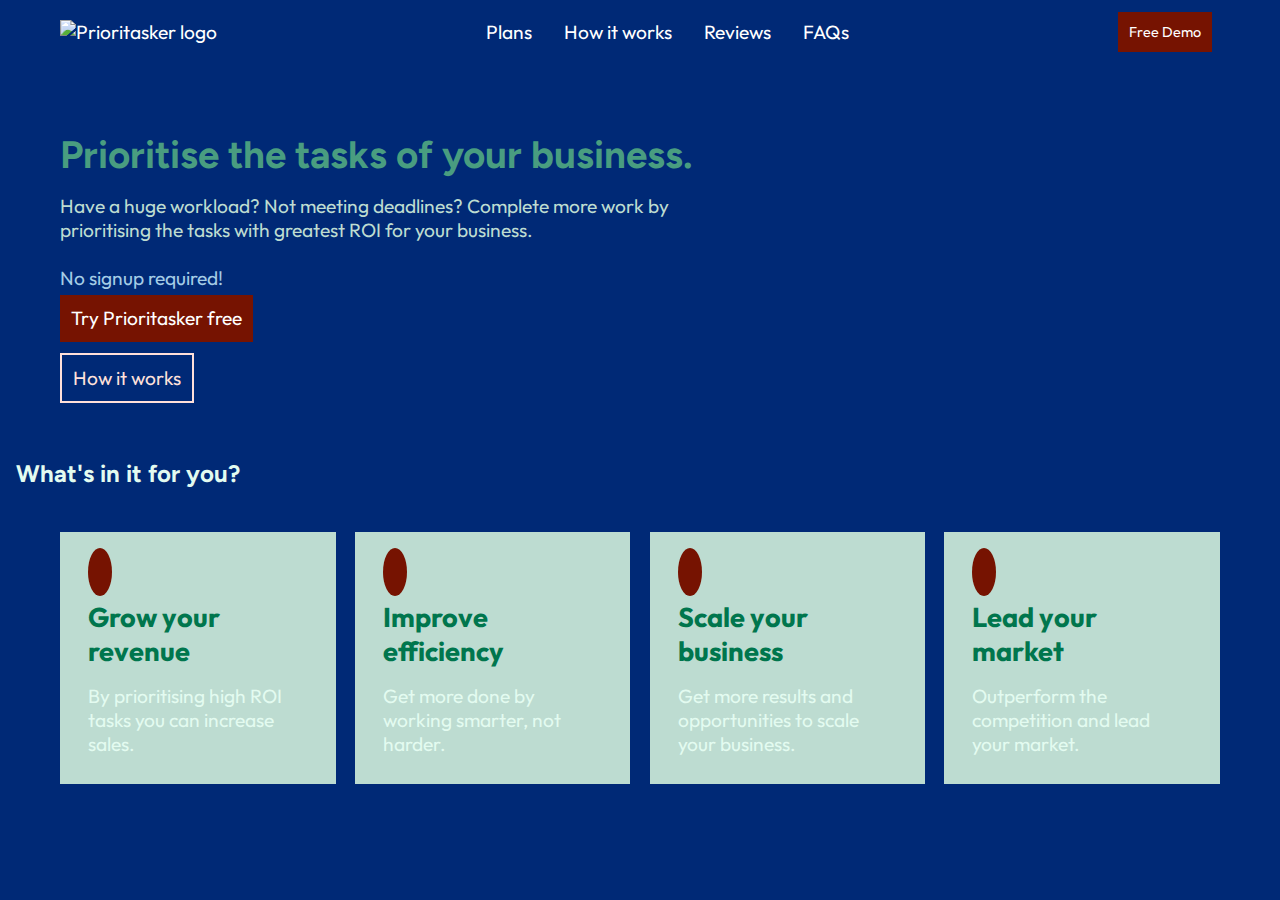
==== index.html @ 19f1d032 "complete features section" ====
<!DOCTYPE html>
<html lang="en">
  <head>
    <meta charset="UTF-8" />
    <meta name="viewport" content="width=device-width, initial-scale=1.0" />
    <script src="https://kit.fontawesome.com/db095d3dfc.js" crossorigin="anonymous"></script>
    <script src="script.js" defer></script>
    <link rel="stylesheet" href="style.css" />
    <title>Prioritasker | Home</title>
  </head>
  <body>
    <!-- Navbar -->
    <nav id="navbar">
      <div class="container navbar-container">
        <!-- Logo -->
        <a id="logo" href="index.html" title="Prioritasker logo - back to homepage">
          <img src="assets/prioritasker-logo.svg" alt="Prioritasker logo" />
        </a>

        <!-- Nav links -->
        <menu id="nav-links">
          <li><a href="#plans">Plans</a></li>
          <li><a href="#how-it-works">How it works</a></li>
          <li><a href="#reviews">Reviews</a></li>
          <li><a href="#faqs">FAQs</a></li>
        </menu>

        <!-- Free demo -->
        <a href="" class="cta btn">Free Demo</a>

        <!-- Hamburger menu -->
        <button id="toggle-menu-button">
          <hr class="top-bar bars"></hr>
          <hr class="middle-bar bars"></hr>
          <hr class="bottom-bar bars"></hr>
        </button>
      </div>
    </nav>

    <!-- Hero -->
    <header id="hero">
      <div class="container hero-container">
        <!-- Hero text -->
        <section class="hero-text">
          <hgroup>
            <h1>Prioritise the tasks of your business.</h1>
            <p>Have a huge workload? Not meeting deadlines? Complete more work by prioritising the tasks with greatest ROI for your business.</p>
          </hgroup>
          <!-- Cta btns -->
          <div class="ctas">
            <p>No signup required!</p>
            <a href="#" class="btn block">Try Prioritasker free</a>
            <a href="#" class="btn btn-outline how-it-works-btn">How it works</a>
          </div>
        </section>
        <!-- Hero image -->
        <img class="hero-img" src="assets/tasks-list-svgrepo-com.svg" alt="">
      </div>
    </header>

    <section id="features">
      <h2 class="features-heading">What's in it for you?</h2>
      <div class="container features-container">
        <article class="feature">
          <div class="feature-contents">
            <i class="fas fa-money-bill-trend-up"></i>
            <h3>Grow your revenue</h3>
            <p>By prioritising high ROI tasks you can increase sales.</p>
          </div>
        </article>
        <article class="feature">
          <div class="feature-contents">
            <i class="fas fa-bolt"></i>
            <h3>Improve efficiency</h3>
            <p>Get more done by working smarter, not harder.</p>
          </div>
        </article>
        <article class="feature">
          <div class="feature-contents">
            <i class="fas fa-arrow-up-right-dots"></i>
            <h3>Scale your business</h3>
            <p>Get more results and opportunities to scale your business.</p>
          </div>
        </article>
        <article class="feature">
          <div class="feature-contents">
            <i class="fas fa-ribbon"></i>
            <h3>Lead your market</h3>
            <p>Outperform the competition and lead your market.</p>
          </div>
        </article>
      </div>
    </section>

  </body>
</html>
---- style.css ----
@import url("https://fonts.googleapis.com/css2?family=Figtree:ital@0;1&family=Outfit&display=swap");

:root {
  /* Colour palette */
  --dominant-blue: #002976;
  --secondary-green: #00764d;
  --accent-red: #761301;

  /* Colour variants */
  --green-tint-1: #499d80;
  --green-tint-2: #bddcd1;
  --green-tint-3: #e3fbf0;
  --blue-tint-1: #a4cce6;
  --blue-tint-2: ;
  --red-tint-1: #ffe0da;

  /* Font sizes */
  --fs-lg: 2.5rem;
  --fs-md: 1.2rem;
}

/*----------------------------Resets------------------------- */
* {
  margin: 0;
  padding: 0;
  box-sizing: border-box;
}
menu,
ul {
  list-style: none;
}
a {
  text-decoration: none;
  color: #fff;
  font-family: "Outfit", sans-serif;
}

/*--------------------------Base styles--------------------*/
body {
  background: var(--dominant-blue);
  color: var(--secondary-green);
  font-family: "Outfit", sans-serif;
  font-size: var(--fs-md);
}

section,
header {
  margin: 0.75rem 0;
}

h1,
h2 {
  font-family: "Figtree", sans-serif;
  color: var(--green-tint-1);
}
h2 {
  color: var(--green-tint-3);
  font-size: 1.5rem;
}
p {
  color: var(--green-tint-2);
}

img {
  max-width: 100%;
}

/*--------------------------Utilities---------------------*/
.container {
  max-width: 1200px;
  margin-inline: auto;
  padding: 0.75rem 1.25rem;
}
/* buttons */
.btn {
  display: inline-block;
  padding: 0.7rem;
  background-color: var(--accent-red);
  cursor: pointer;
}
.btn.btn-outline {
  border: 2px solid var(--accent-red);
  background: none;
  color: var(--accent-red);
}
.btn.block {
  display: block;
  width: fit-content;
  margin-bottom: 0.7rem;
}

/* --------------------------Navbar------------------------- */
#navbar {
  position: sticky;
  top: 0;
}

#navbar .navbar-container {
  display: flex;
  align-items: center;
}
#navbar #logo {
  margin-right: auto;
  z-index: 2;
}
#navbar #logo img {
  width: 140px;
}
#navbar #nav-links > * {
  padding-inline: 1rem;
}
#navbar .cta {
  margin: 0 0.5rem 0 auto;
  z-index: 1;
  font-size: 0.9rem;
}
#navbar #toggle-menu-button {
  width: 1.75rem;
  height: 1.75rem;
  position: relative;
  z-index: 2;
  border: none;
  background: none;
  cursor: pointer;
}
#navbar .bars {
  height: 4px;
  width: 100%;
  background: var(--blue-tint-1);
  border: none;
}
#navbar .top-bar {
  position: absolute;
  top: 0;
}
#navbar .bottom-bar {
  position: absolute;
  bottom: 0;
}
#navbar .show-mobile-nav-links {
  background-color: var(--dominant-blue);
  position: absolute;
  top: 0;
  left: 0;
  z-index: 1;
  min-width: 100vw;
  min-height: 100vh;
  text-align: center;
  padding-top: 25vh;
  display: flex;
  flex-direction: column;
}
#navbar .show-mobile-nav-links > * {
  margin-bottom: 11vh;
}
#navbar .center-vertically {
  top: 0;
  bottom: 0;
  margin: auto;
}
#navbar #toggle-menu-button .opacity-0 {
  opacity: 0;
}
#navbar #toggle-menu-button .rotate-45 {
  rotate: 45deg;
}
#navbar #toggle-menu-button .rotate-315 {
  rotate: 315deg;
}

/*------------------------------Hero---------------------------*/
#hero .hero-container {
  display: flex;
  flex-direction: column;
  gap: 2rem;
}
#hero hgroup {
  margin: 2rem 0 1.5rem;
}
#hero hgroup h1 {
  margin-bottom: 1rem;
}
#hero hgroup p {
  max-width: 670px;
}
#hero .btn.block {
  margin-top: 0.2rem;
}
#hero .ctas p {
  margin-bottom: 0.3rem;
  color: var(--blue-tint-1);
}
#hero .ctas .btn.btn-outline {
  color: var(--red-tint-1);
  border-color: var(--red-tint-1);
}

/*--------------------------Features-------------------------- */
#features .features-container {
  display: grid;
  grid-template-columns: repeat(auto-fit, minmax(min(100%, 230px), 1fr));
  grid-gap: 1em;
}
#features .feature {
  background-color: var(--green-tint-2);
  padding: 1.75rem;
}
#features .feature .feature-contents h3 {
  font-size: 1.7rem;
  margin: 1rem 0;
}
#features .feature p {
  color: var(--green-tint-3);
}
#features .feature i {
  background-color: var(--accent-red);
  color: var(--green-tint-2);
  padding: 0.75rem;
  border-radius: 50%;
}
#features .features-heading {
  padding-inline: 1rem;
  margin: 2rem 0;
}

/*------------------------Media queries---------------------*/

@media screen and (max-width: 767px) {
  #nav-links {
    display: none;
  }
  .show-mobile-nav-links {
    display: flex !important;
  }
}
@media screen and (min-width: 768px) {
  #navbar #nav-links {
    display: flex !important;
    align-items: center;
    justify-content: center;
  }
  #navbar #toggle-menu-button {
    display: none;
  }
  #hero .container {
    flex-direction: row;
    justify-content: space-between;
  }
  #hero .hero-container {
    flex-direction: row;
    align-items: center;
  }
  .hero-img {
    max-width: 47%;
  }
}
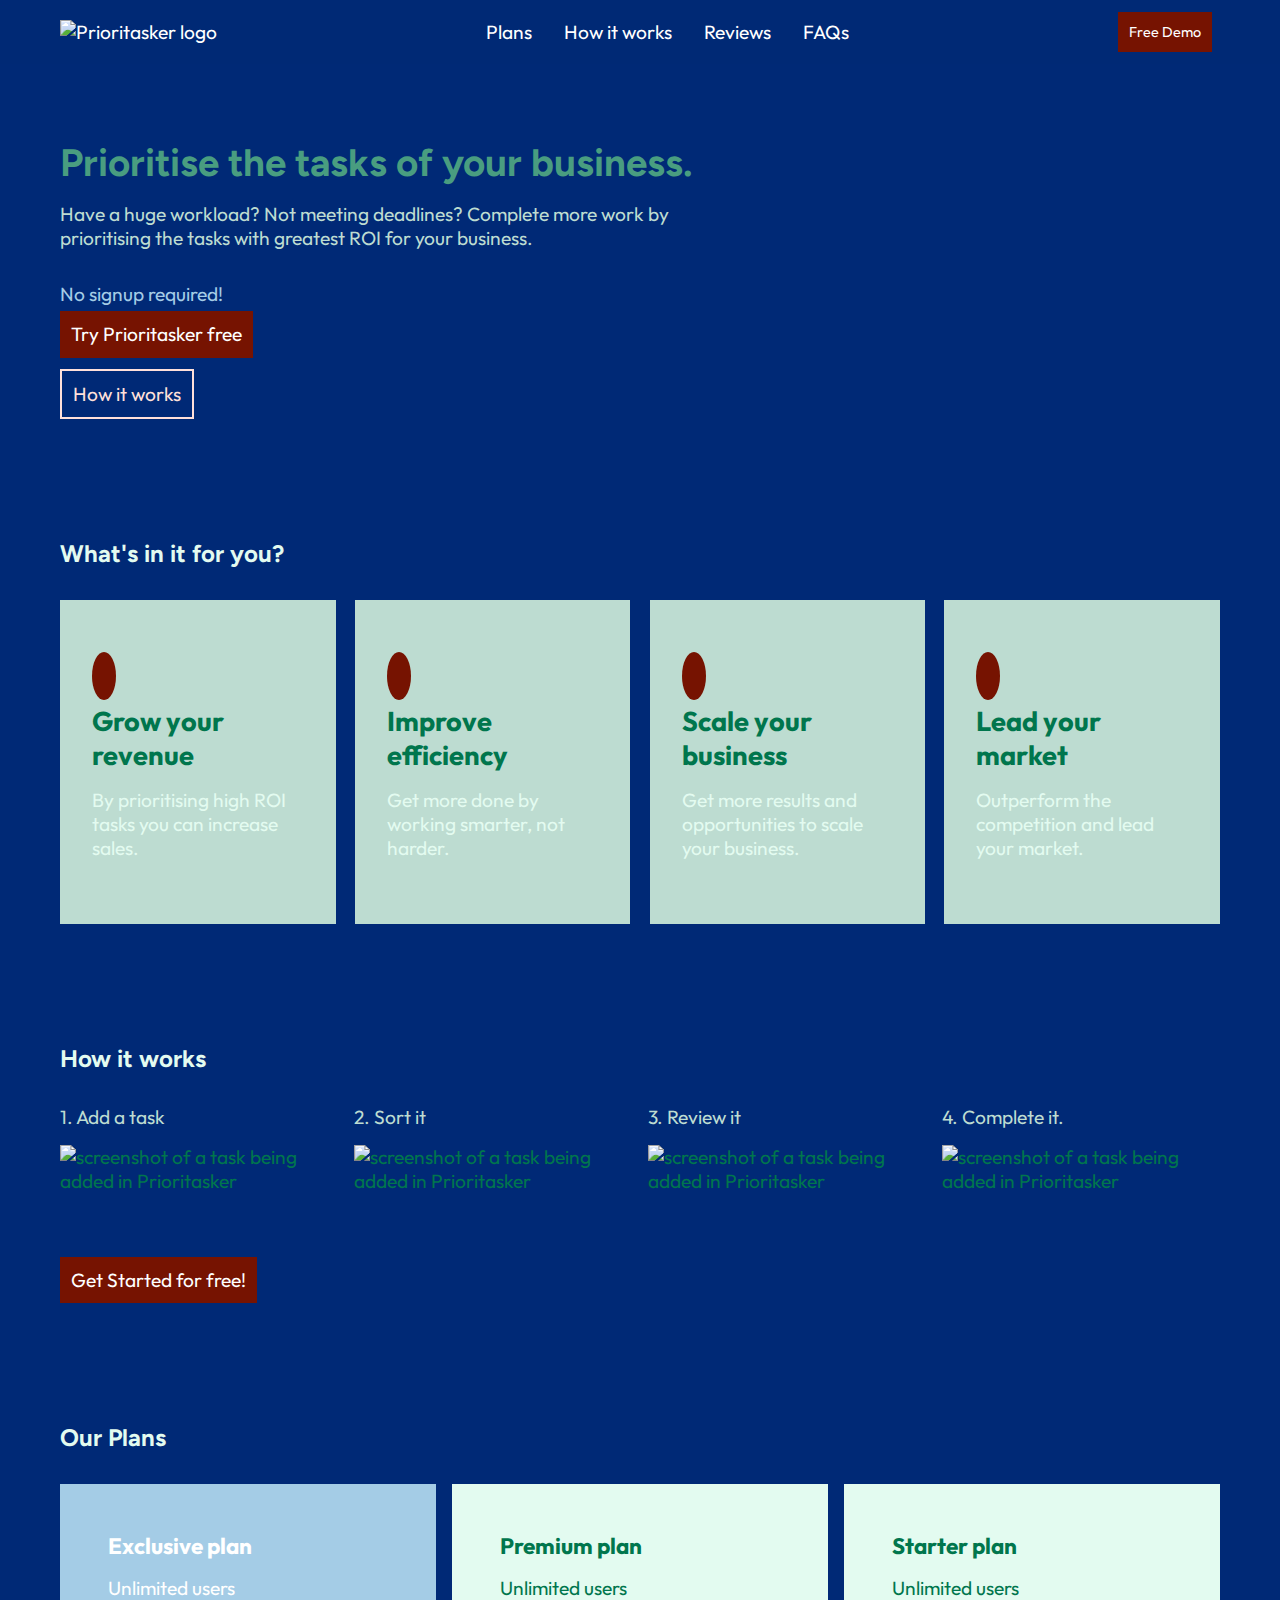
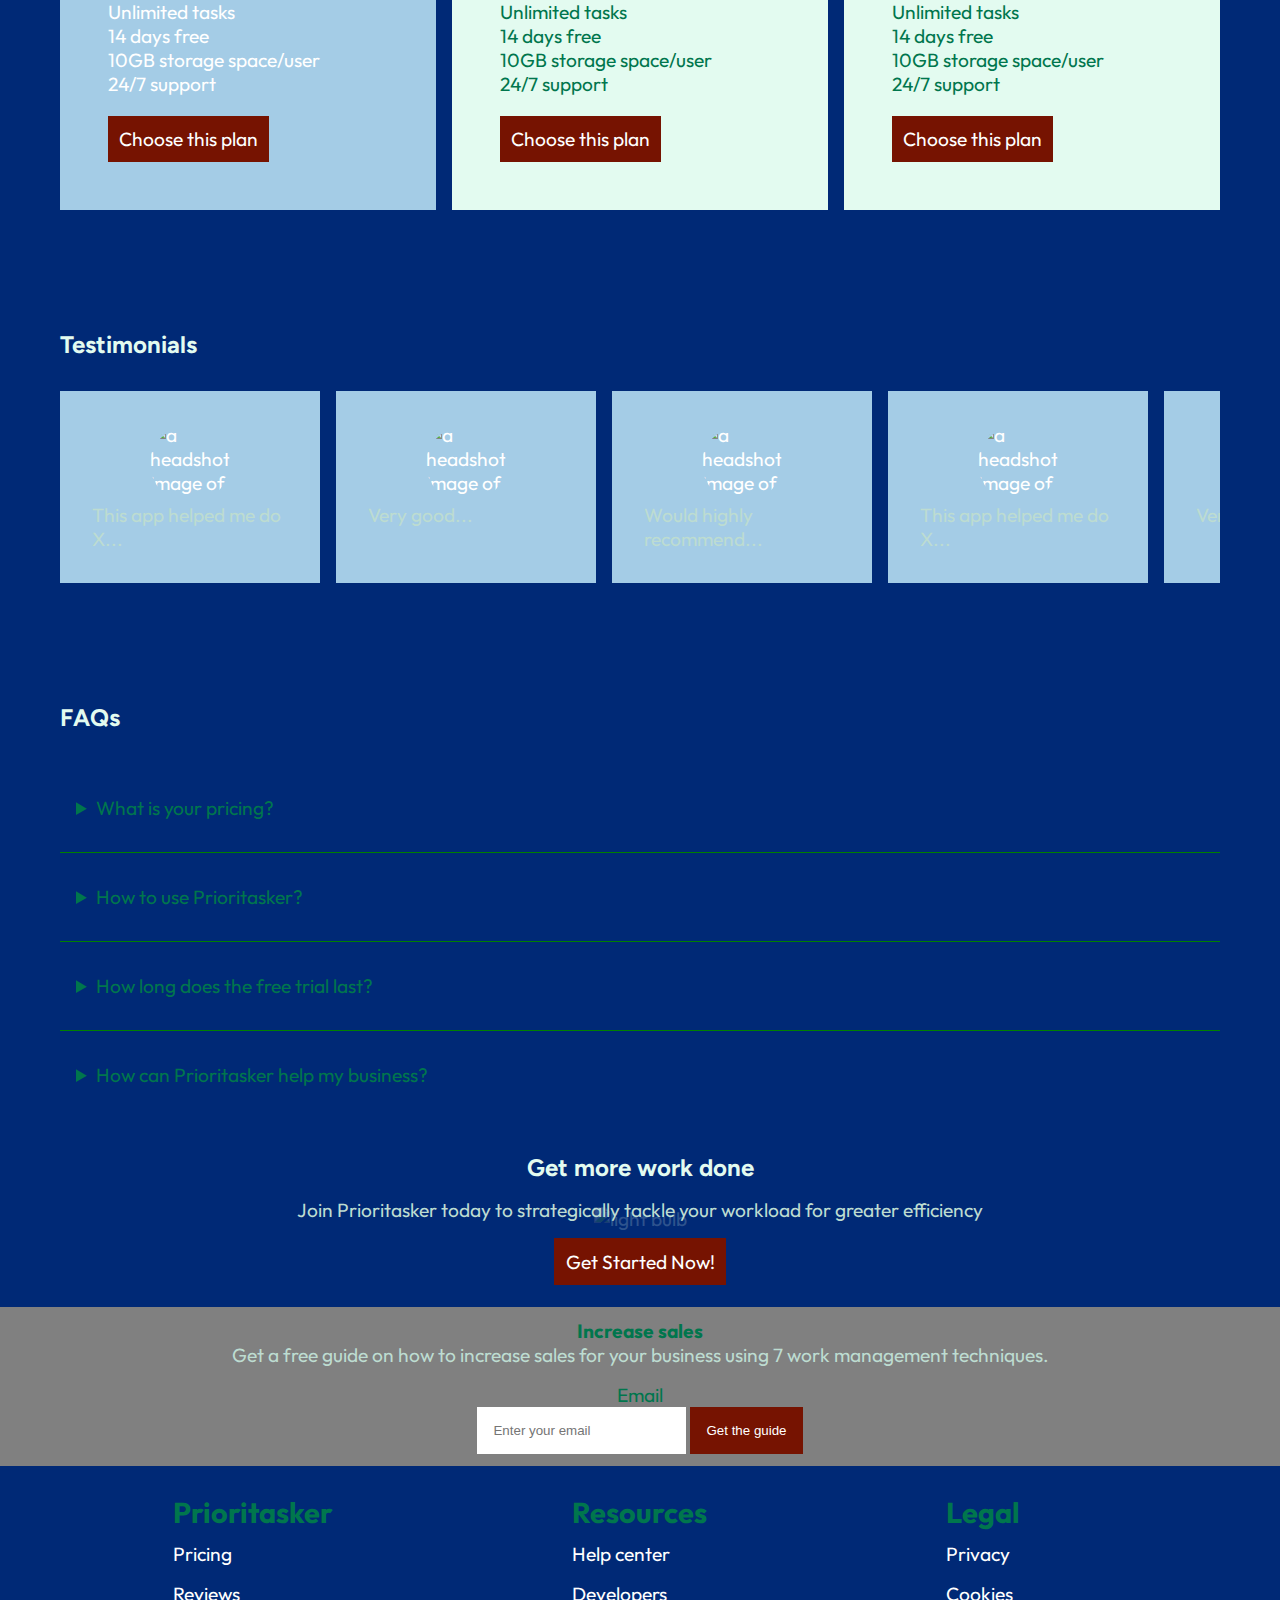
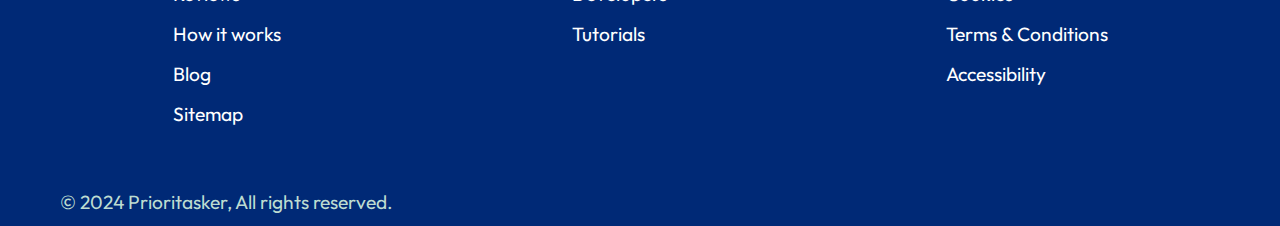
==== commit 6ba77225: "complete footer" ====
--- a/index.html
+++ b/index.html
@@ -58,39 +58,261 @@
       </div>
     </header>
 
+    <!-- Features -->
     <section id="features">
-      <h2 class="features-heading">What's in it for you?</h2>
-      <div class="container features-container">
-        <article class="feature">
-          <div class="feature-contents">
-            <i class="fas fa-money-bill-trend-up"></i>
-            <h3>Grow your revenue</h3>
-            <p>By prioritising high ROI tasks you can increase sales.</p>
-          </div>
-        </article>
-        <article class="feature">
-          <div class="feature-contents">
-            <i class="fas fa-bolt"></i>
-            <h3>Improve efficiency</h3>
-            <p>Get more done by working smarter, not harder.</p>
-          </div>
-        </article>
-        <article class="feature">
-          <div class="feature-contents">
-            <i class="fas fa-arrow-up-right-dots"></i>
-            <h3>Scale your business</h3>
-            <p>Get more results and opportunities to scale your business.</p>
-          </div>
-        </article>
-        <article class="feature">
-          <div class="feature-contents">
-            <i class="fas fa-ribbon"></i>
-            <h3>Lead your market</h3>
-            <p>Outperform the competition and lead your market.</p>
-          </div>
-        </article>
-      </div>
-    </section>
-
+      <div class="container">
+      <h2 class="section-heading">What's in it for you?</h2>
+        <ul class="features-container">
+          <li>
+            <article class="feature">
+              <div class="feature-contents">
+                <i class="fas fa-money-bill-trend-up"></i>
+                <h3>Grow your revenue</h3>
+                <p>By prioritising high ROI tasks you can increase sales.</p>
+              </div>
+            </article>
+          </li>
+          <li>
+            <article class="feature">
+              <div class="feature-contents">
+                <i class="fas fa-bolt"></i>
+                <h3>Improve efficiency</h3>
+                <p>Get more done by working smarter, not harder.</p>
+              </div>
+            </article>
+          </li>
+          <li>
+            <article class="feature">
+              <div class="feature-contents">
+                <i class="fas fa-arrow-up-right-dots"></i>
+                <h3>Scale your business</h3>
+                <p>Get more results and opportunities to scale your business.</p>
+              </div>
+            </article>
+          </li>
+          <li>
+            <article class="feature">
+              <div class="feature-contents">
+                <i class="fas fa-ribbon"></i>
+                <h3>Lead your market</h3>
+                <p>Outperform the competition and lead your market.</p>
+              </div>
+            </article>
+          </li>
+        </ul>
+      </div>
+    </section>
+
+    <!-- How it works -->
+    <section id="how-it-works">
+      <div class="container how-it-works-container">
+        <h2 class="section-heading">How it works</h2>
+        <ul class="steps">
+          <li class="step"><p>1. Add a task</p>
+            <img src="assets/GanttProject_2.6.6.png" alt="screenshot of a task being added in Prioritasker">
+          </li>
+          <li class="step"><p>2. Sort it</p>
+            <img src="assets/GanttProject_2.6.6.png" alt="screenshot of a task being added in Prioritasker">
+          </li>
+          <li class="step"><p>3. Review it</p>
+            <img src="assets/GanttProject_2.6.6.png" alt="screenshot of a task being added in Prioritasker">
+          </li>
+          <li class="step"><p>4. Complete it.</p>
+            <img src="assets/GanttProject_2.6.6.png" alt="screenshot of a task being added in Prioritasker">
+          </li>
+        </ul>
+        <a href="#" class="btn cta">Get Started for free!</a>
+      </div>
+    </section>
+
+    <!-- Plans -->
+    <section id="plans">
+      <div class="container plans-container">
+        <h2 class="section-heading">Our Plans</h2>
+        <ul class="plans">
+          <li class="plan-container">
+            <article class="plan">
+              <h3>Exclusive plan</h3>
+              <ul class="plan-benefits">
+                <li>Unlimited users</li>
+                <li>Unlimited tasks</li>
+                <li>14 days free</li>
+                <li>10GB storage space/user</li>
+                <li>24/7 support</li>
+              </ul>
+              <a href="#" class="btn cta">Choose this plan</a>
+            </article>
+          </li>
+          <li class="plan-container">
+            <article class="plan">
+              <h3>Premium plan</h3>
+              <ul class="plan-benefits">
+                <li>Unlimited users</li>
+                <li>Unlimited tasks</li>
+                <li>14 days free</li>
+                <li>10GB storage space/user</li>
+                <li>24/7 support</li>
+              </ul>
+              <a href="#" class="btn cta">Choose this plan</a>
+            </article>
+          </li>
+          <li class="plan-container">
+            <article class="plan">
+              <h3>Starter plan</h3>
+              <ul class="plan-benefits">
+                <li>Unlimited users</li>
+                <li>Unlimited tasks</li>
+                <li>14 days free</li>
+                <li>10GB storage space/user</li>
+                <li>24/7 support</li>
+              </ul>
+              <a href="#" class="btn cta">Choose this plan</a>
+            </article>
+          </li>
+        </ul>
+      </div>
+    </section>
+
+    <!-- Testimonials -->
+    <section id="testimonials">
+      <div class="container testimonials-container">
+        <h2 class="section-heading">Testimonials</h2>
+        <ul class="testimonials">
+          <li>
+            <article>
+              <img src="assets/sergio-de-paula-c_GmwfHBDzk-unsplash.jpg" alt="a headshot image of the person who said the quote below" class="headshot">
+              <i class="fas fa-quote-left"></i>
+              <p>This app helped me do X...</p>
+            </article>
+          </li>
+          <li>
+            <article>
+              <img src="assets/jonas-kakaroto-mjRwhvqEC0U-unsplash.jpg" alt="a headshot image of the person who said the quote below" class="headshot">
+              <i class="fas fa-quote-left"></i>
+              <p>Very good...</p>
+            </article>
+          </li>
+          <li>
+            <article>
+              <img src="assets/vicky-hladynets-C8Ta0gwPbQg-unsplash.jpg" alt="a headshot image of the person who said the quote below" class="headshot">
+              <i class="fas fa-quote-left"></i>
+              <p>Would highly recommend...</p>
+            </article>
+          </li>
+          <li>
+            <article>
+              <img src="assets/sergio-de-paula-c_GmwfHBDzk-unsplash.jpg" alt="a headshot image of the person who said the quote below" class="headshot">
+              <i class="fas fa-quote-left"></i>
+              <p>This app helped me do X...</p>
+            </article>
+          </li>
+          <li>
+            <article>
+              <img src="assets/jonas-kakaroto-mjRwhvqEC0U-unsplash.jpg" alt="a headshot image of the person who said the quote below" class="headshot">
+              <i class="fas fa-quote-left"></i>
+              <p>Very good...</p>
+            </article>
+          </li>
+        </ul>
+      </div>
+    </section>
+
+    <!-- FAQs -->
+    <section id="faqs">
+      <div class="container faqs-container">
+        <h2 class="section-heading">FAQs</h2>
+        <details>
+          <summary>What is your pricing?</summary>
+          <ul>
+            <li><p>Exclusive Plan - £29.99/month</p></li>
+            <li><p>Premium Plan - £19.99/month</p></li>
+            <li><p>Starter Plan - Free for 14 days</p></li>
+          </ul>
+        </details>
+        <details>
+          <summary>How to use Prioritasker?</summary>
+          <ul>
+            <li><p>1. Create an account</p></li>
+            <li><p>2. Add tasks</p></li>
+            <li><p>3. Answer to how important and urgent each task is </p></li>
+            <li><p>4. Review your tasks. Your tasks will be organised by priority i.e. Do Now (highest priority) all the way to Delete (lowest priority)</p></li>
+            <li><p>5. Complete the tasks of highest priority first i.e. 'Do Now' tasks</p></li>
+          </ul>
+        </details>
+        <details>
+          <summary>How long does the free trial last?</summary>
+          <p>14 days</p>
+        </details>
+        <details>
+          <summary>How can Prioritasker help my business?</summary>
+          <p>It can help you prioritise your workload so you can focus on achieving the tasks with greatest ROI for your business first. As opposed to working on low importance tasks which can be delegated or even deleted all together.</p>
+        </details>
+      </div>
+    </section>
+
+    <!-- Final CTA -->
+    <section id="cta">
+      <div class="container cta-container">
+        <img class="light-bulb" src="assets/light-bulb-technology-svgrepo-com.svg" alt="light bulb">
+        <div class="cta-text">
+          <h2>Get more work done</h2>
+          <p>Join Prioritasker today to strategically tackle your workload for greater efficiency</p>
+          <a href="#" class="btn cta">Get Started Now!</a>
+        </div>
+      </div>
+    </section>
+
+    <!-- Footer -->
+    <footer id="footer">
+      <article class="newsletter-optin">
+        <div class="container">
+          <h4>Increase sales</h4>
+          <p>Get a free guide on how to increase sales for your business using 7 work management techniques.</p>
+          <div class="optin">
+            <label for="email">Email</label><br>
+            <input type="email" name="email" placeholder="Enter your email" id="email">
+            <input type="button" value="Get the guide">
+          </div>
+        </div>
+      </article>
+      <div class="container">
+        <div class="footer-sections">
+          <div class="prioritasker">
+            <h4 class="footer-heading">Prioritasker</h4>
+            <ul class="footer-links">
+              <li><a href="#">Pricing</a></li>
+              <li><a href="#">Reviews</a></li>
+              <li><a href="#">How it works</a></li>
+              <li><a href="#">Blog</a></li>
+              <li><a href="#">Sitemap</a></li>
+            </ul>
+          </div>
+          <div class="resources">
+            <h4 class="footer-heading">Resources</h4>
+            <ul class="footer-links">
+              <li><a href="#">Help center</a></li>
+              <li><a href="#">Developers</a></li>
+              <li><a href="#">Tutorials</a></li>
+            </ul>
+          </div>
+          <div class="legal">
+            <h4 class="footer-heading">Legal</h4>
+            <ul class="footer-links">
+              <li><a href="#">Privacy</a></li>
+              <li><a href="#">Cookies</a></li>
+              <li><a href="#">Terms & Conditions</a></li>
+              <li><a href="#">Accessibility</a></li>
+            </ul>
+          </div>
+        </div>
+        <div class="socials">
+          <a href="#"><i class="fab fa-youtube"></i></a>
+          <a href="#"><i class="fab fa-facebook"></i></a>
+          <a href="#"><i class="fab fa-instagram"></i></a>
+          <a href="#"><i class="fab fa-twitter"></i></a>
+        </div>
+        <p class="copyright">&copy; 2024 Prioritasker, All rights reserved.</p>
+      </div>
+    </footer>
   </body>
 </html>
--- a/style.css
+++ b/style.css
@@ -45,7 +45,7 @@
 
 section,
 header {
-  margin: 0.75rem 0;
+  margin: 4rem 0;
 }
 
 h1,
@@ -88,11 +88,15 @@
   width: fit-content;
   margin-bottom: 0.7rem;
 }
+.section-heading {
+  margin: 2rem 0;
+}
 
 /* --------------------------Navbar------------------------- */
 #navbar {
   position: sticky;
   top: 0;
+  background-color: hsl(219, 100%, 23%);
 }
 
 #navbar .navbar-container {
@@ -175,7 +179,7 @@
   gap: 2rem;
 }
 #hero hgroup {
-  margin: 2rem 0 1.5rem;
+  margin-bottom: 2rem;
 }
 #hero hgroup h1 {
   margin-bottom: 1rem;
@@ -193,6 +197,9 @@
 #hero .ctas .btn.btn-outline {
   color: var(--red-tint-1);
   border-color: var(--red-tint-1);
+}
+#hero .hero-text {
+  margin: 0;
 }
 
 /*--------------------------Features-------------------------- */
@@ -203,7 +210,7 @@
 }
 #features .feature {
   background-color: var(--green-tint-2);
-  padding: 1.75rem;
+  padding: 4rem 2rem;
 }
 #features .feature .feature-contents h3 {
   font-size: 1.7rem;
@@ -218,9 +225,150 @@
   padding: 0.75rem;
   border-radius: 50%;
 }
-#features .features-heading {
-  padding-inline: 1rem;
-  margin: 2rem 0;
+
+/*------------------------How it works---------------------*/
+#how-it-works .steps {
+  display: flex;
+  flex-wrap: wrap;
+  gap: 1rem;
+}
+#how-it-works .steps .step {
+  margin-bottom: 1rem;
+  flex: 1 200px;
+}
+#how-it-works .steps .step:nth-of-type(4) {
+  margin-bottom: 4rem;
+}
+#how-it-works .steps .step p {
+  margin-bottom: 1rem;
+}
+
+/*---------------------------Plans---------------------------*/
+#plans .plans {
+  display: flex;
+  flex-wrap: wrap;
+  gap: 1rem;
+}
+#plans .plans .plan-container {
+  background: var(--green-tint-3);
+  padding: 3rem;
+  flex: 1;
+}
+#plans .plans .plan-container:nth-of-type(1) {
+  background-color: var(--blue-tint-1);
+  color: #fff;
+}
+#plans .plan-benefits {
+  margin: 1rem 0 1.2rem;
+}
+
+/*-------------------------Testimonial----------------------*/
+#testimonials .testimonials {
+  display: flex;
+  gap: 1rem;
+  overflow: scroll;
+}
+#testimonials .testimonials .headshot {
+  width: 80px;
+  height: 80px;
+  object-fit: cover;
+  border-radius: 50%;
+  display: block;
+  margin-bottom: 2rem;
+  margin: 0 auto;
+}
+#testimonials .testimonials .fa-quote-left {
+  font-size: 3rem;
+  margin-bottom: 1rem;
+}
+#testimonials .testimonials li {
+  padding: 2rem;
+  background-color: var(--blue-tint-1);
+  color: #fff;
+  min-width: 260px;
+}
+
+/*--------------------------CTA--------------------------*/
+#cta .cta-container {
+  display: flex;
+  align-items: center;
+  justify-content: center;
+}
+#cta .light-bulb {
+  position: relative;
+  color: var(--green-tint-3);
+  opacity: 0.2;
+  max-width: 30vw;
+  z-index: -1;
+}
+#cta .cta-text {
+  z-index: -1;
+  position: absolute;
+  padding: 2rem;
+  text-align: center;
+}
+#cta .cta-text p {
+  margin: 1rem 0;
+}
+
+/*--------------------------FAQs----------------------------*/
+#faqs details:not(:nth-of-type(4)) {
+  width: 100%;
+  border-bottom: 1px solid green;
+}
+#faqs details {
+  padding: 1rem;
+  padding-left: 0;
+}
+#faqs summary {
+  padding: 1rem;
+}
+
+/*--------------------------Footer------------------------*/
+#footer {
+}
+#footer .newsletter-optin {
+  background-color: grey;
+  text-align: center;
+}
+#footer .optin input {
+  border: none;
+  padding: 1rem;
+}
+#footer .optin {
+  margin-top: 1rem;
+}
+#footer .newsletter-optin input[type="button"] {
+  background: var(--accent-red);
+  color: #fff;
+}
+#footer .footer-sections {
+  display: grid;
+  justify-items: center;
+  grid-template-columns: repeat(auto-fit, minmax(min(100%, 230px), 1fr));
+  width: 100%;
+}
+#footer .socials {
+  text-align: center;
+  margin: 1rem;
+}
+#footer .socials > *:not(:last-child) {
+  margin-right: 2rem;
+}
+#footer .footer-heading {
+  font-size: 1.8rem;
+  margin-top: 1rem;
+}
+#footer .footer-links {
+  margin-top: 0.25rem;
+}
+#footer .legal .footer-links {
+  margin-bottom: 2rem;
+}
+#footer .footer-links > * {
+  padding: 0.5rem 0;
+}
+#footer .copyright {
 }
 
 /*------------------------Media queries---------------------*/
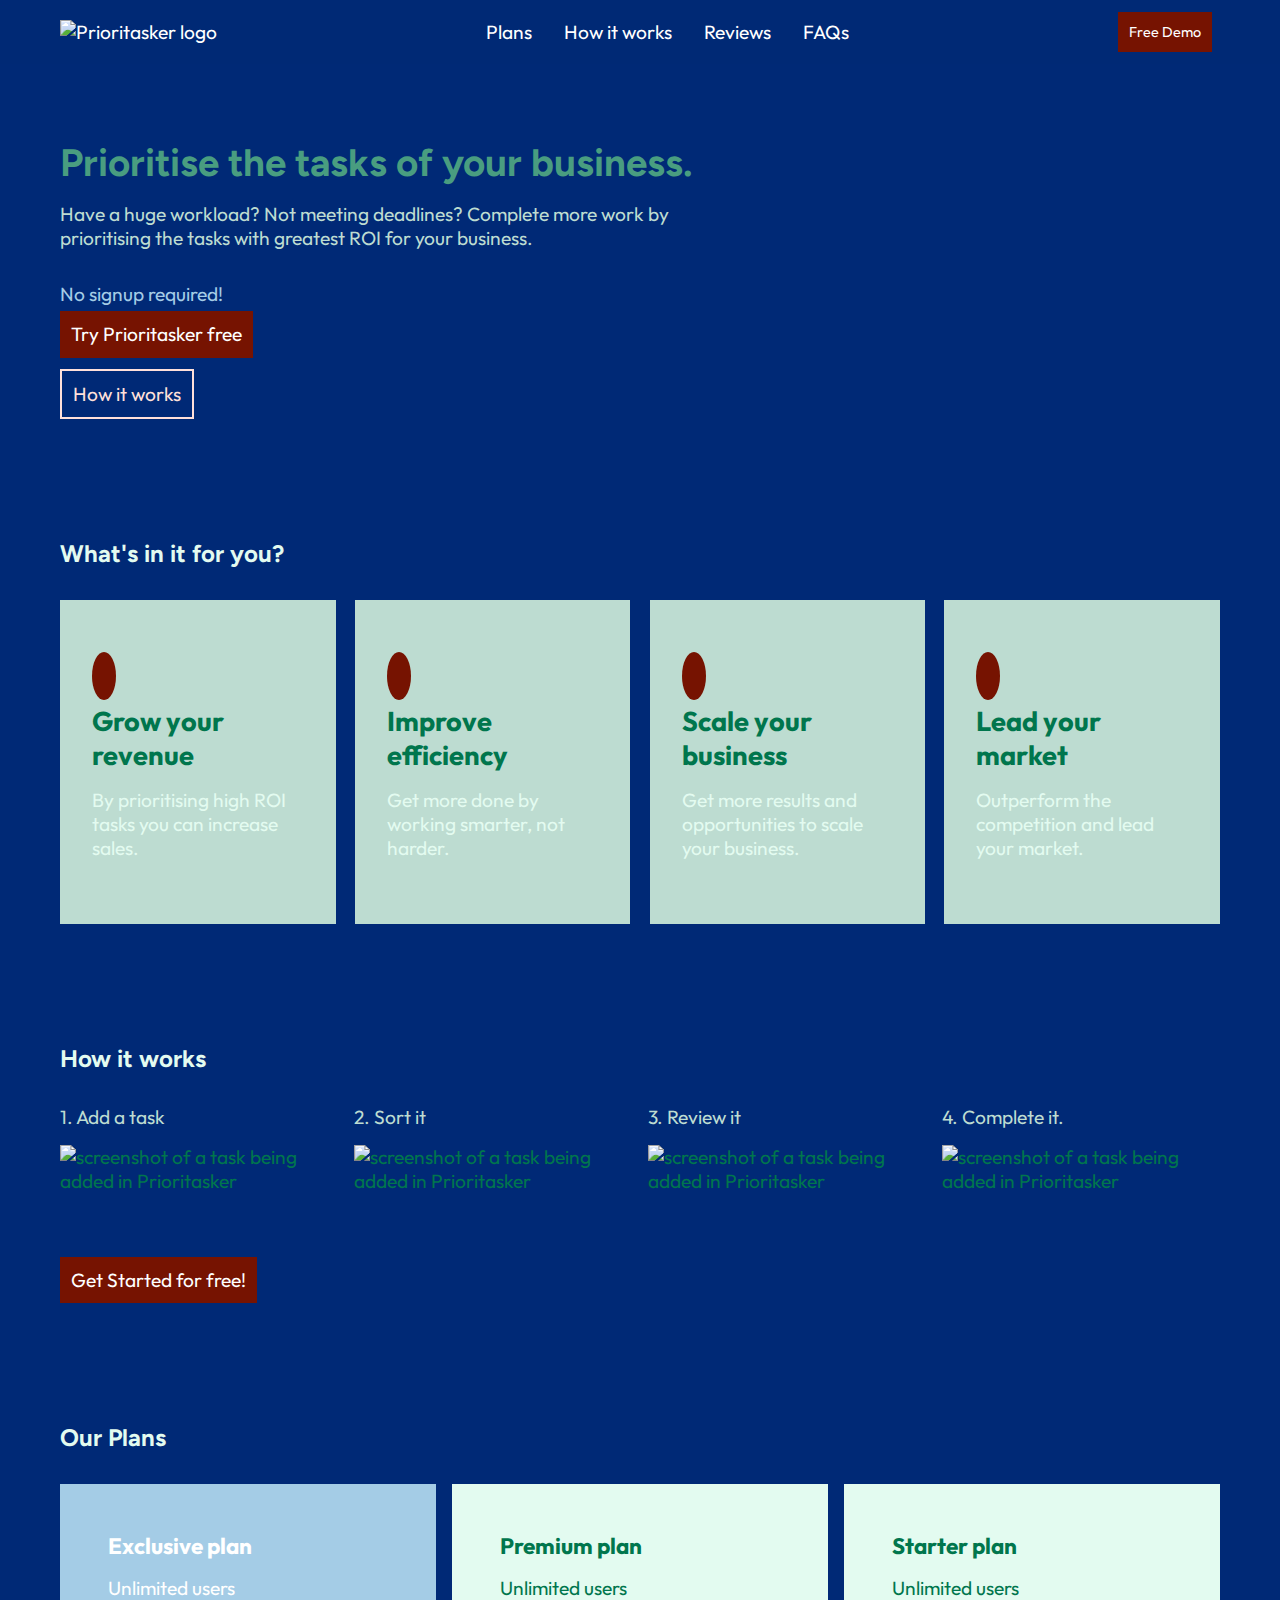
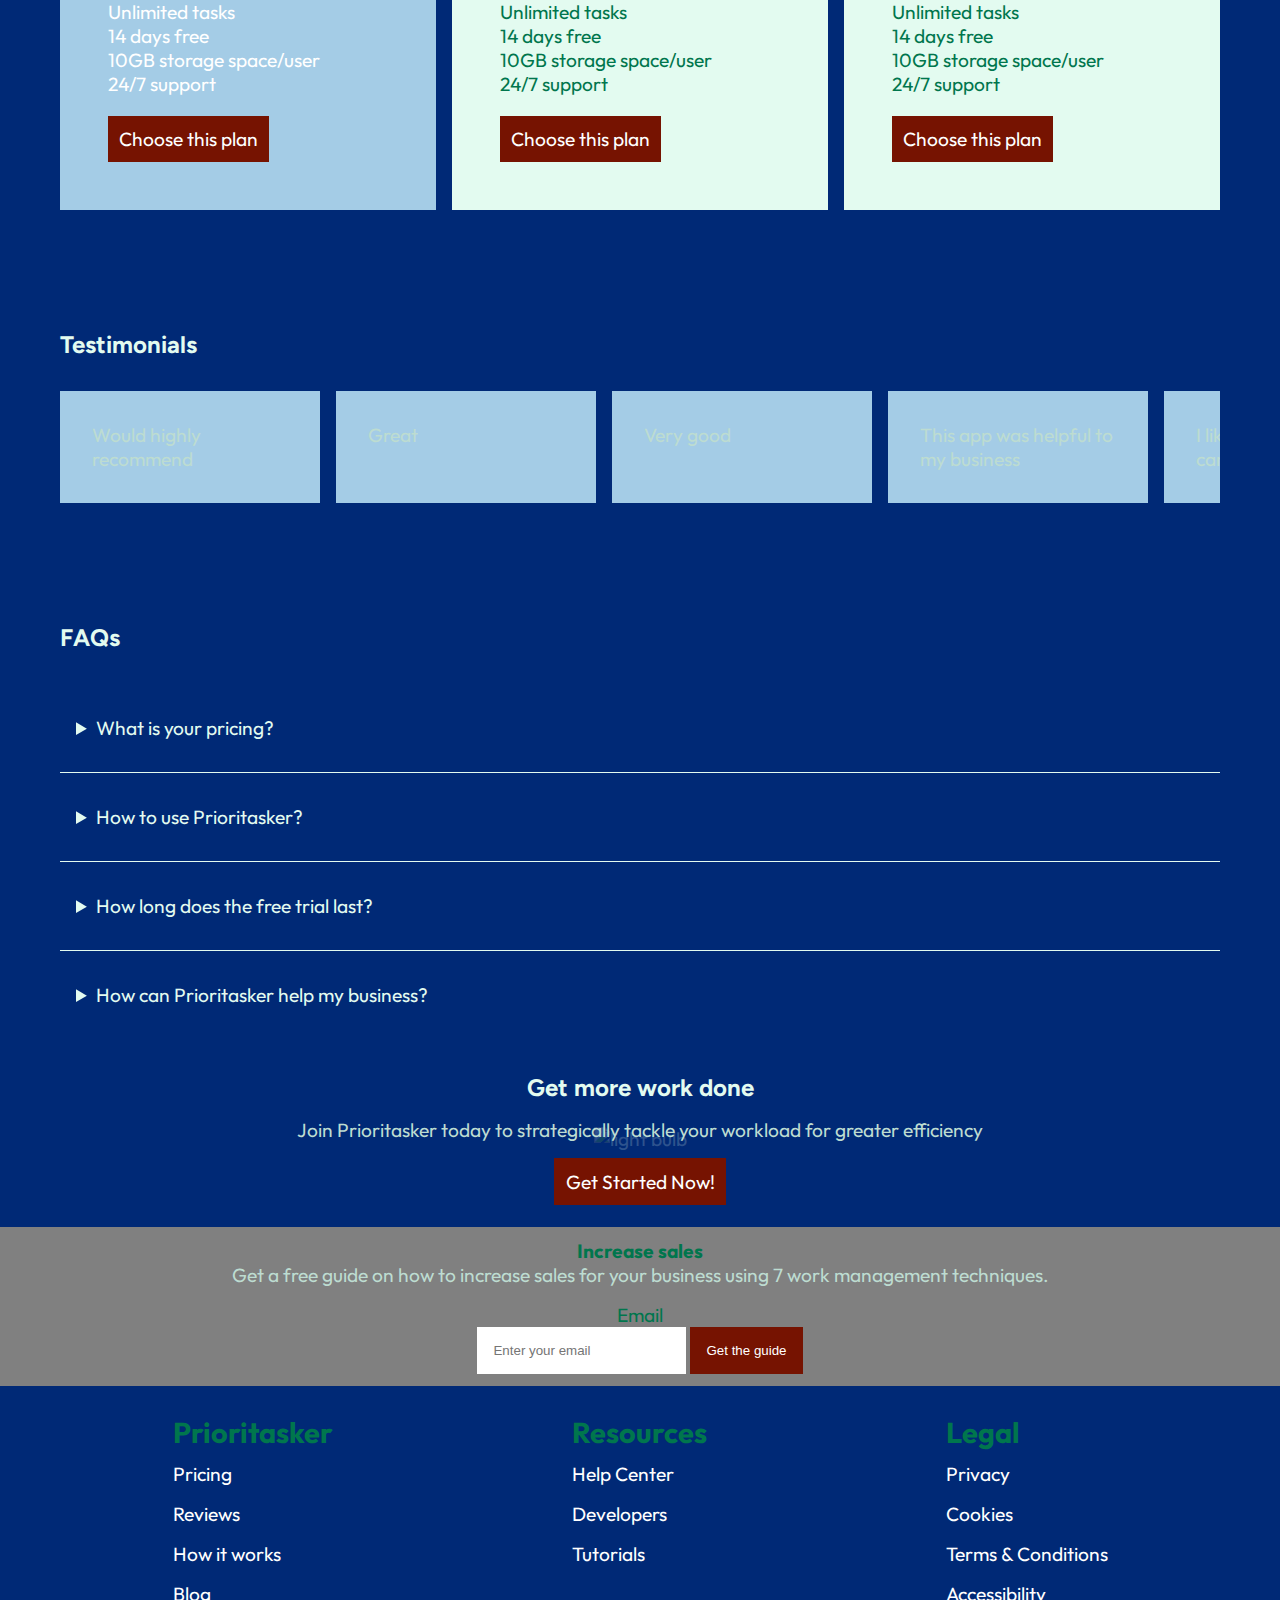
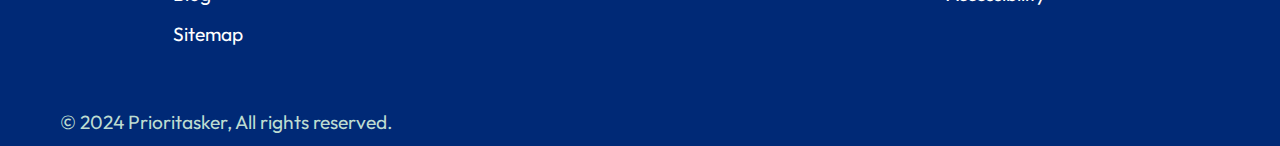
==== commit c5a20f3f: "complete homepage" ====
--- a/index.html
+++ b/index.html
@@ -180,37 +180,32 @@
         <ul class="testimonials">
           <li>
             <article>
-              <img src="assets/sergio-de-paula-c_GmwfHBDzk-unsplash.jpg" alt="a headshot image of the person who said the quote below" class="headshot">
-              <i class="fas fa-quote-left"></i>
-              <p>This app helped me do X...</p>
-            </article>
-          </li>
-          <li>
-            <article>
-              <img src="assets/jonas-kakaroto-mjRwhvqEC0U-unsplash.jpg" alt="a headshot image of the person who said the quote below" class="headshot">
-              <i class="fas fa-quote-left"></i>
-              <p>Very good...</p>
-            </article>
-          </li>
-          <li>
-            <article>
-              <img src="assets/vicky-hladynets-C8Ta0gwPbQg-unsplash.jpg" alt="a headshot image of the person who said the quote below" class="headshot">
-              <i class="fas fa-quote-left"></i>
-              <p>Would highly recommend...</p>
-            </article>
-          </li>
-          <li>
-            <article>
-              <img src="assets/sergio-de-paula-c_GmwfHBDzk-unsplash.jpg" alt="a headshot image of the person who said the quote below" class="headshot">
-              <i class="fas fa-quote-left"></i>
-              <p>This app helped me do X...</p>
-            </article>
-          </li>
-          <li>
-            <article>
-              <img src="assets/jonas-kakaroto-mjRwhvqEC0U-unsplash.jpg" alt="a headshot image of the person who said the quote below" class="headshot">
-              <i class="fas fa-quote-left"></i>
-              <p>Very good...</p>
+              <i class="fas fa-quote-left"></i>
+              <p>Would highly recommend</p>
+            </article>
+          </li>
+          <li>
+            <article>
+              <i class="fas fa-quote-left"></i>
+              <p>Great</p>
+            </article>
+          </li>
+          <li>
+            <article>
+              <i class="fas fa-quote-left"></i>
+              <p>Very good</p>
+            </article>
+          </li>
+          <li>
+            <article>
+              <i class="fas fa-quote-left"></i>
+              <p>This app was helpful to my business</p>
+            </article>
+          </li>
+          <li>
+            <article>
+              <i class="fas fa-quote-left"></i>
+              <p>I liked the feature, it came in really handy</p>
             </article>
           </li>
         </ul>
@@ -268,11 +263,11 @@
         <div class="container">
           <h4>Increase sales</h4>
           <p>Get a free guide on how to increase sales for your business using 7 work management techniques.</p>
-          <div class="optin">
+          <form class="optin">
             <label for="email">Email</label><br>
             <input type="email" name="email" placeholder="Enter your email" id="email">
-            <input type="button" value="Get the guide">
-          </div>
+            <input type="submit" value="Get the guide">
+          </form>
         </div>
       </article>
       <div class="container">
@@ -290,7 +285,7 @@
           <div class="resources">
             <h4 class="footer-heading">Resources</h4>
             <ul class="footer-links">
-              <li><a href="#">Help center</a></li>
+              <li><a href="#">Help Center</a></li>
               <li><a href="#">Developers</a></li>
               <li><a href="#">Tutorials</a></li>
             </ul>
--- a/style.css
+++ b/style.css
@@ -33,6 +33,7 @@
   text-decoration: none;
   color: #fff;
   font-family: "Outfit", sans-serif;
+  cursor: pointer;
 }
 
 /*--------------------------Base styles--------------------*/
@@ -314,14 +315,18 @@
 /*--------------------------FAQs----------------------------*/
 #faqs details:not(:nth-of-type(4)) {
   width: 100%;
-  border-bottom: 1px solid green;
+  border-bottom: 1px solid var(--green-tint-3);
 }
 #faqs details {
   padding: 1rem;
   padding-left: 0;
 }
+#faqs details:focus {
+  outline: none;
+}
 #faqs summary {
   padding: 1rem;
+  color: var(--green-tint-3);
 }
 
 /*--------------------------Footer------------------------*/
@@ -338,7 +343,7 @@
 #footer .optin {
   margin-top: 1rem;
 }
-#footer .newsletter-optin input[type="button"] {
+#footer .newsletter-optin input[type="submit"] {
   background: var(--accent-red);
   color: #fff;
 }
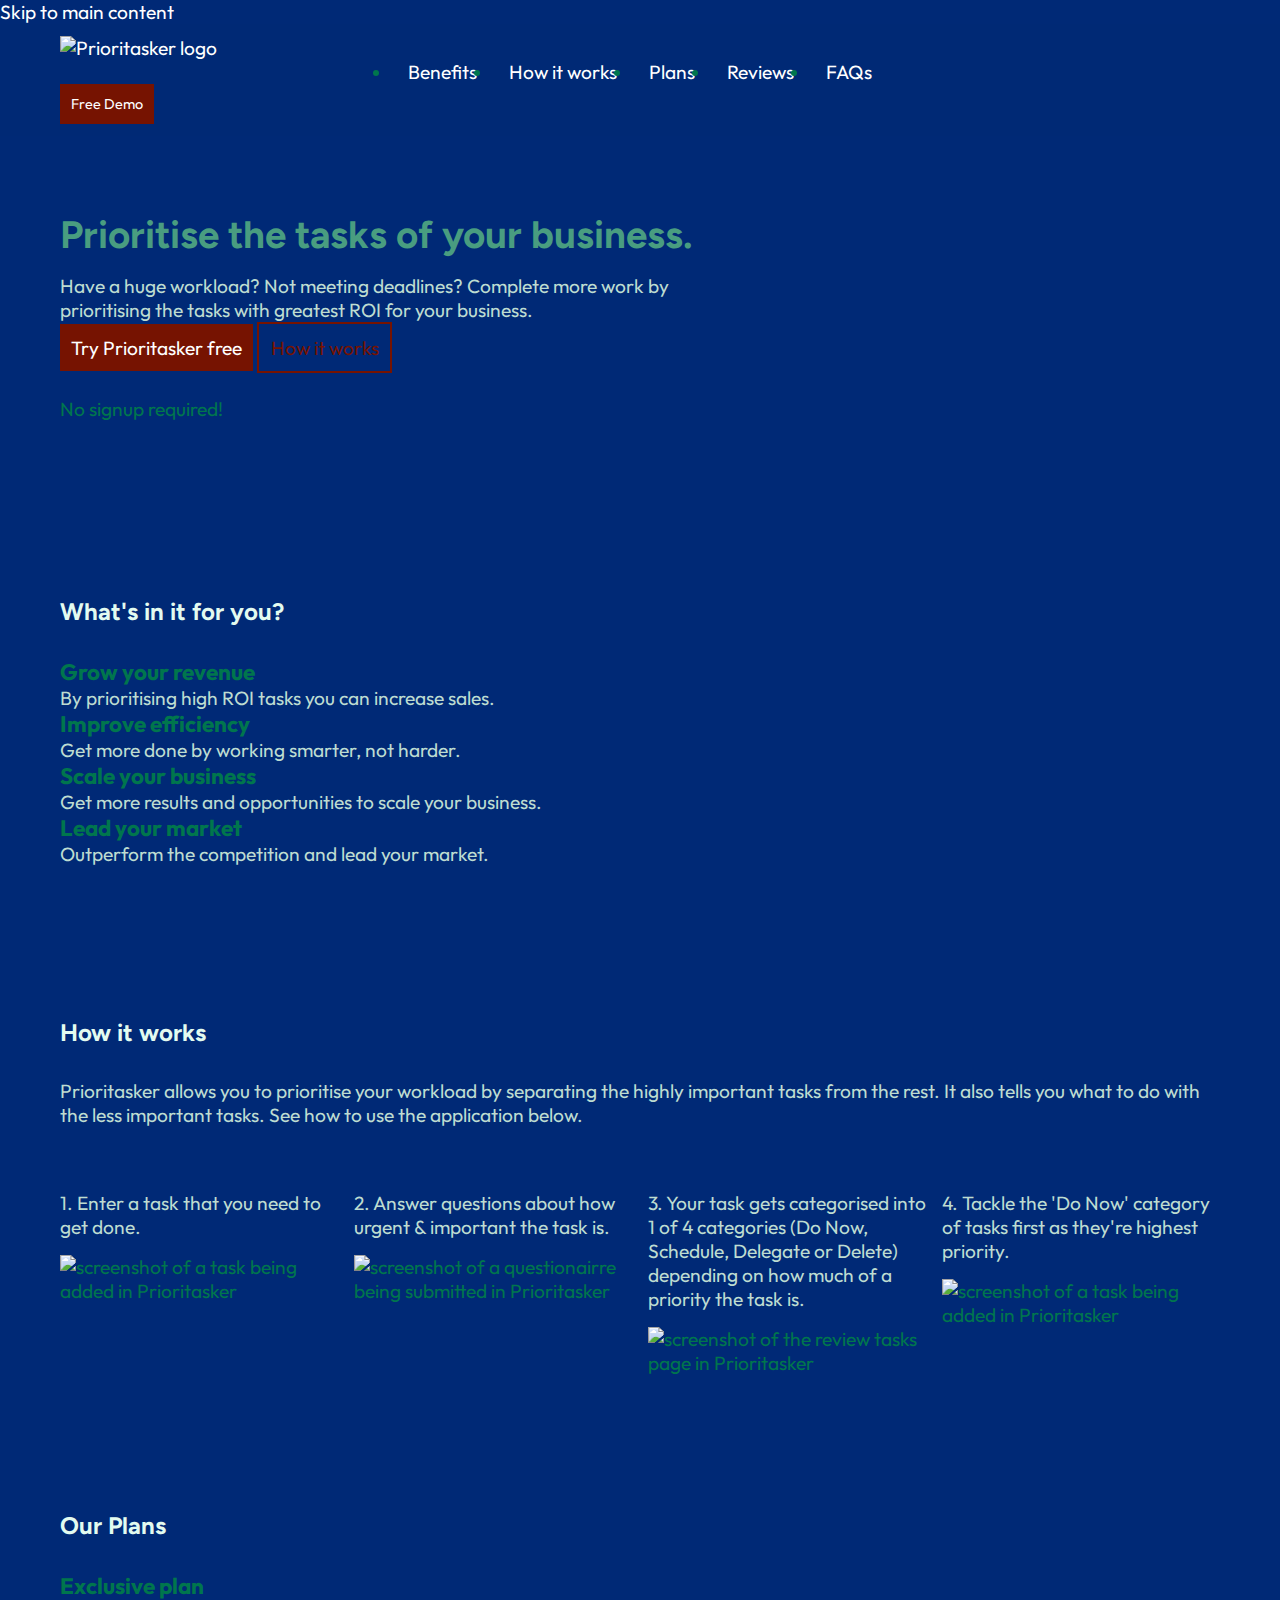
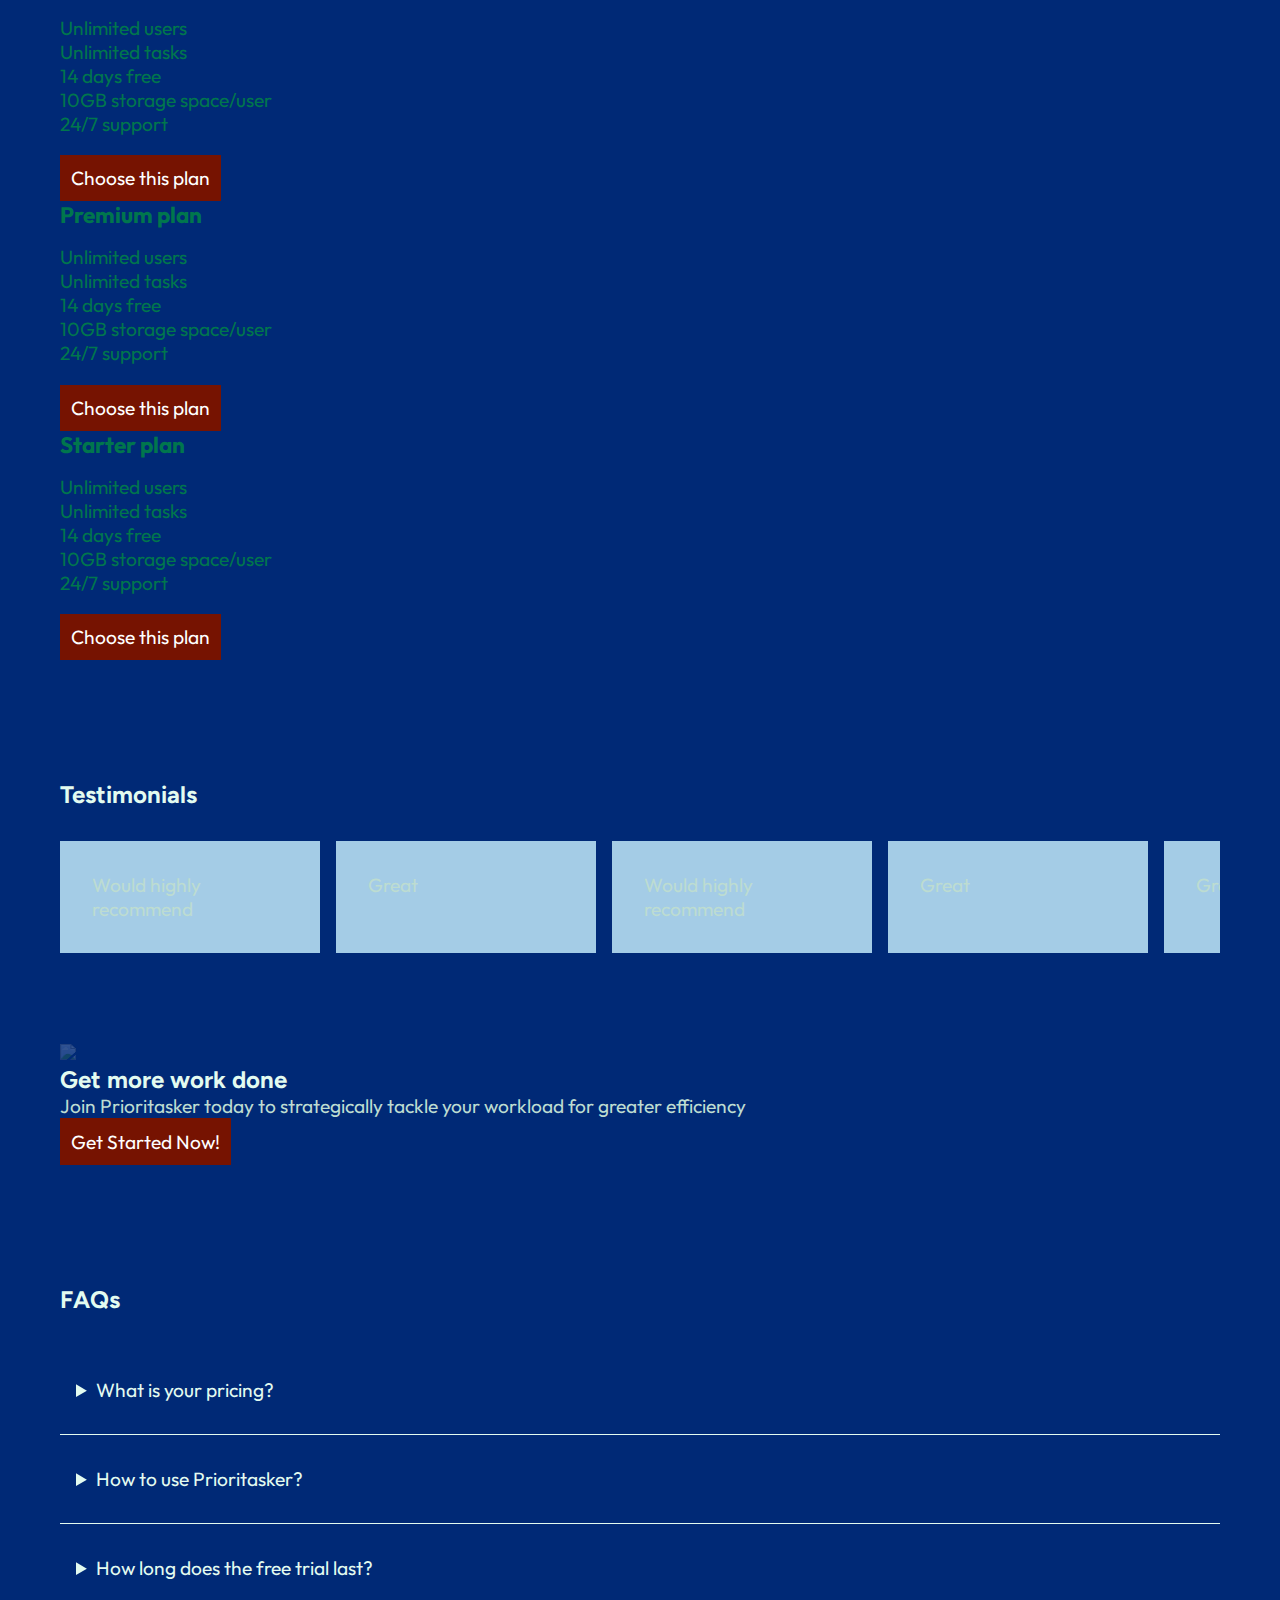
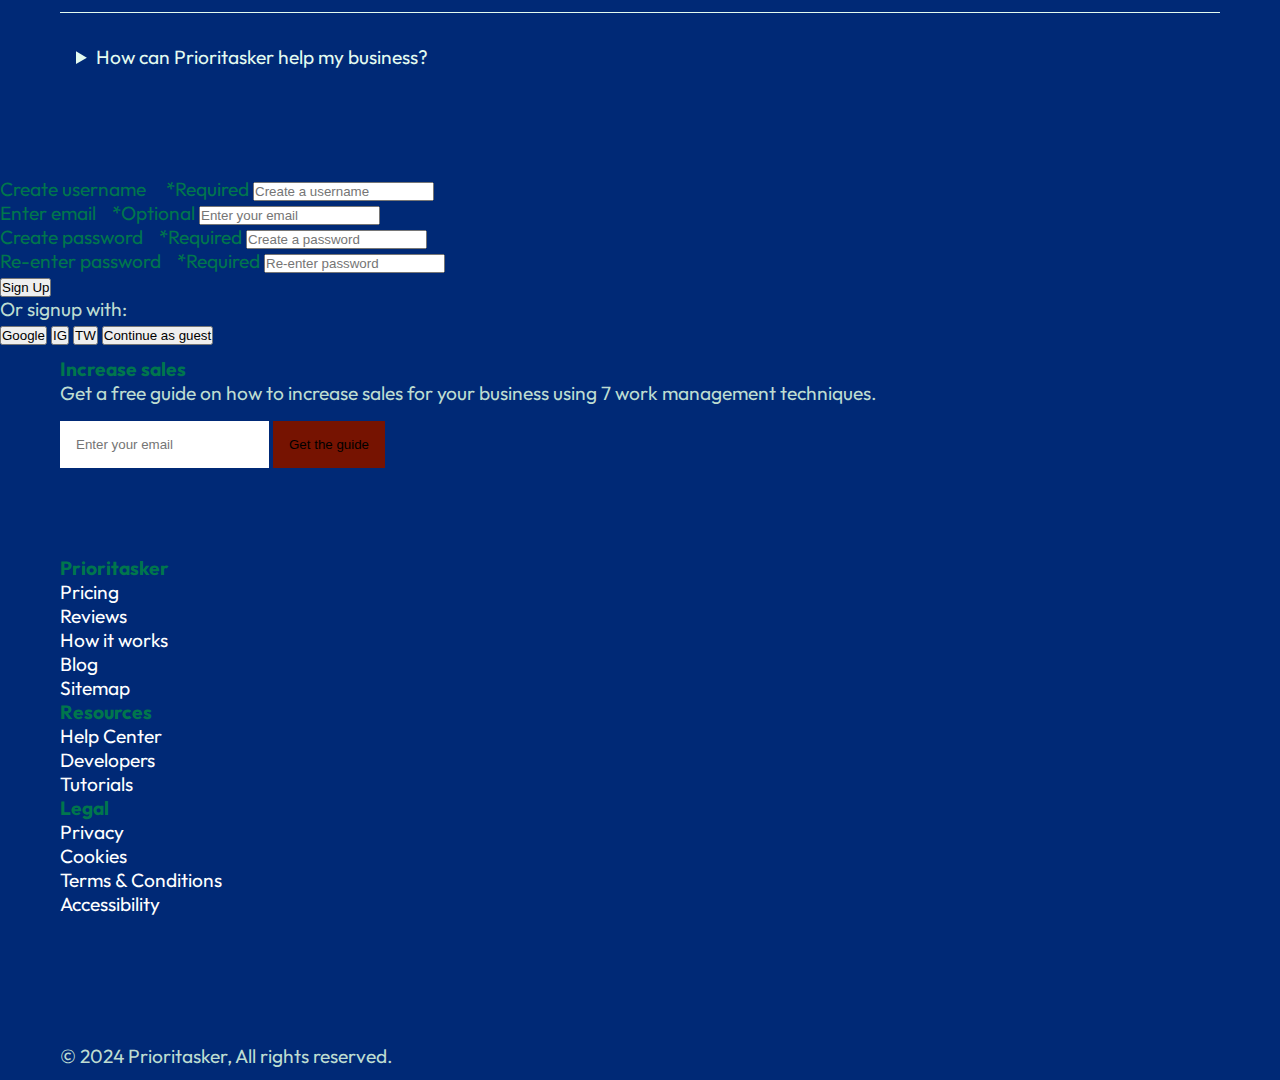
==== commit 458cbf16: "separate screens in app" ====
--- a/index.html
+++ b/index.html
@@ -4,309 +4,491 @@
     <meta charset="UTF-8" />
     <meta name="viewport" content="width=device-width, initial-scale=1.0" />
     <script src="https://kit.fontawesome.com/db095d3dfc.js" crossorigin="anonymous"></script>
-    <script src="script.js" defer></script>
     <link rel="stylesheet" href="style.css" />
     <title>Prioritasker | Home</title>
   </head>
-  <body>
-    <!-- Navbar -->
+  <body id="body">
+    <!-- Add a skip to main content link for screen readers and keyboard users -->
+    <a href="#main" class="skip-to-main-content">Skip to main content</a>
+
+    <!-- Display navbar -->
     <nav id="navbar">
-      <div class="container navbar-container">
-        <!-- Logo -->
-        <a id="logo" href="index.html" title="Prioritasker logo - back to homepage">
-          <img src="assets/prioritasker-logo.svg" alt="Prioritasker logo" />
+      <div class="container">
+        <!-- Display logo -->
+        <a id="logo" href="index.html#body" title="Prioritasker logo - back to homepage">
+          <img src="img/img-logo.svg" alt="Prioritasker logo" />
         </a>
 
-        <!-- Nav links -->
-        <menu id="nav-links">
-          <li><a href="#plans">Plans</a></li>
-          <li><a href="#how-it-works">How it works</a></li>
-          <li><a href="#reviews">Reviews</a></li>
-          <li><a href="#faqs">FAQs</a></li>
-        </menu>
-
-        <!-- Free demo -->
-        <a href="" class="cta btn">Free Demo</a>
-
-        <!-- Hamburger menu -->
-        <button id="toggle-menu-button">
-          <hr class="top-bar bars"></hr>
-          <hr class="middle-bar bars"></hr>
-          <hr class="bottom-bar bars"></hr>
-        </button>
+        <!-- Display nav links -->
+        <nav id="nav-links" class="hidden">
+          <li class="nav-link"><a href="#features">Benefits</a></li>
+          <li class="nav-link"><a href="#how-it-works">How it works</a></li>
+          <li class="nav-link"><a href="#plans">Plans</a></li>
+          <li class="nav-link"><a href="#testimonials">Reviews</a></li>
+          <li class="nav-link"><a href="#faqs">FAQs</a></li>
+        </nav>
+
+        <!-- Display free demo cta -->
+        <a href="app/add-task.html" class="cta btn">Free Demo</a>
       </div>
     </nav>
 
-    <!-- Hero -->
-    <header id="hero">
-      <div class="container hero-container">
-        <!-- Hero text -->
-        <section class="hero-text">
-          <hgroup>
-            <h1>Prioritise the tasks of your business.</h1>
-            <p>Have a huge workload? Not meeting deadlines? Complete more work by prioritising the tasks with greatest ROI for your business.</p>
-          </hgroup>
-          <!-- Cta btns -->
-          <div class="ctas">
-            <p>No signup required!</p>
-            <a href="#" class="btn block">Try Prioritasker free</a>
-            <a href="#" class="btn btn-outline how-it-works-btn">How it works</a>
-          </div>
-        </section>
-        <!-- Hero image -->
-        <img class="hero-img" src="assets/tasks-list-svgrepo-com.svg" alt="">
+    <!-- Show hero content -->
+    <header id="hero" class="section-padding">
+      <div class="container">
+        <!-- Add hero text -->
+        <hgroup class="hero-content">
+          <h1 class="hero-heading">Prioritise the tasks of your business.</h1>
+          <p class="hero-text">Have a huge workload? Not meeting deadlines? Complete more work by prioritising the tasks with greatest ROI for your business.</p>
+          <!-- Add ctas -->
+            <a href="app/add-task.html" class="get-started-btn btn">Try Prioritasker free</a>
+            <a href="#how-it-works" class="btn btn-outline how-it-works-btn">How it works</a>
+            <br><br>
+            <span class="no-signup-req">No signup required!</span>
+        </hgroup>
+        <!-- Display hero image -->
+        <img class="hero-img" src="img/img-hero.svg" alt="">
       </div>
     </header>
 
-    <!-- Features -->
-    <section id="features">
-      <div class="container">
-      <h2 class="section-heading">What's in it for you?</h2>
-        <ul class="features-container">
-          <li>
-            <article class="feature">
-              <div class="feature-contents">
-                <i class="fas fa-money-bill-trend-up"></i>
-                <h3>Grow your revenue</h3>
-                <p>By prioritising high ROI tasks you can increase sales.</p>
-              </div>
+    <main id="main">
+
+      <!-- Create features section -->
+      <section id="features" class="section-padding">
+        <div class="container">
+          <!-- Add a features section heading -->
+          <h2 class="section-heading">What's in it for you?</h2>
+
+          <!-- Create a container that contains all the feature cards -->
+          <ul class="feature-cards-wrapper">
+
+            <!-- Create wrapper for feature card -->
+            <li class="feature-card-wrapper">
+              <!-- Create the feature card -->
+              <article class="feature-card">
+                <!-- Add feature icon -->
+                <i class="feature-icon fas fa-money-bill-trend-up"></i>
+                <!-- Add a title outlining the feature -->
+                <h3 class="feature-title">Grow your revenue</h3>
+                <!-- Add a short description of the feature -->
+                <p class="feature-description">By prioritising high ROI tasks you can increase sales.</p>
+              </article>
+            </li>
+
+            <!-- Create wrapper for feature card -->
+            <li class="feature-card-wrapper">
+              <!-- Create the feature card -->
+              <article class="feature-card">
+                <!-- Add feature icon -->
+                <i class="feature-icon fas fa-bolt"></i>
+                <!-- Add a title outlining the feature -->
+                <h3 class="feature-title">Improve efficiency</h3>
+                <!-- Add a short description of the feature -->
+                <p class="feature-description">Get more done by working smarter, not harder.</p>
+              </article>
+            </li>
+
+          <!-- Create wrapper for feature card -->
+          <li class="feature-card-wrapper">
+            <!-- Create the feature card -->
+            <article class="feature-card">
+                <!-- Add feature icon -->
+                <i class="feature-icon fas fa-arrow-up-right-dots"></i>
+                <!-- Add a title outlining the feature -->
+                <h3 class="feature-title">Scale your business</h3>
+                <!-- Add a short description of the feature -->
+                <p class="feature-description">Get more results and opportunities to scale your business.</p>
             </article>
           </li>
-          <li>
-            <article class="feature">
-              <div class="feature-contents">
-                <i class="fas fa-bolt"></i>
-                <h3>Improve efficiency</h3>
-                <p>Get more done by working smarter, not harder.</p>
-              </div>
+
+          <!-- Create wrapper for feature card -->
+          <li class="feature-card-wrapper">
+            <!-- Create the feature card -->
+            <article class="feature-card">
+              <!-- Add feature icon -->
+              <i class="feature-icon fas fa-ribbon"></i>
+              <!-- Add a title outlining the feature -->
+              <h3 class="feature-title">Lead your market</h3>
+              <!-- Add a short description of the feature -->
+              <p class="feature-description">Outperform the competition and lead your market.</p>
             </article>
           </li>
-          <li>
-            <article class="feature">
-              <div class="feature-contents">
-                <i class="fas fa-arrow-up-right-dots"></i>
-                <h3>Scale your business</h3>
-                <p>Get more results and opportunities to scale your business.</p>
-              </div>
+        </ul>
+      </div>
+    </section>
+    
+    <!-- Create How it works section -->
+    <section id="how-it-works" class="section-padding">
+      <div class="container">
+        <!-- Create a header summarising the use cases of the application -->
+        <header>
+          <h2 class="section-heading">How it works</h2>
+          <p class="how-it-works-summary">Prioritasker allows you to prioritise your workload by separating the highly important tasks from the rest. It also tells you what to do with the less important tasks. See how to use the application below.</p>
+        </header>
+
+        <!-- Outline the user flow of the application -->
+        <ul class="steps">
+
+          <!-- Outline the first user story -->
+          <li class="step">
+            <!-- Explain the action user needs to take -->
+            <p class="how-it-works-directions">1. Enter a task that you need to get done.</p>
+            <!-- Add a screenshot illustrating the action the user needs to take -->
+            <img class="how-it-works-screenshot" src="img/img-how-it-works-1.png" alt="screenshot of a task being added in Prioritasker">
+          </li>
+          
+          <!-- Outline second user story -->
+          <li class="step">
+            <!-- Explain the action user needs to take -->
+            <p class="how-it-works-directions">2. Answer questions about how urgent & important the task is.</p>
+            <!-- Add a screenshot illustrating the action the user needs to take -->
+            <img class="how-it-works-screenshot" src="img/img-how-it-works-1.png" alt="screenshot of a questionairre being submitted in Prioritasker">
+          </li>
+          
+          <!-- Outline third user story -->
+          <li class="step">
+            <!-- Explain the action user needs to take -->
+            <p class="how-it-works-directions">3. Your task gets categorised into 1 of 4 categories (Do Now, Schedule, Delegate or Delete) depending on how much of a priority the task is.</p>
+            <!-- Add a screenshot illustrating the action the user needs to take -->
+            <img class="how-it-works-screenshot" src="img/img-how-it-works-1.png" alt="screenshot of the review tasks page in Prioritasker">
+          </li>
+          
+          <!-- Outline fourth user story -->
+          <li class="step">
+            <!-- Explain the action user needs to take -->
+            <p class="how-it-works-directions">4. Tackle the 'Do Now' category of tasks first as they're highest priority.</p>
+            <!-- Add a screenshot illustrating the action the user needs to take -->
+            <img class="how-it-works-screenshot" src="img/img-how-it-works-1.png" alt="screenshot of a task being added in Prioritasker">
+          </li>
+        </ul>
+      </div>
+    </section>
+    
+    <!-- Create the plans section -->
+    <section id="plans" class="section-padding">
+      <div class="container">
+        <!-- Add a section heading -->
+        <h2 class="section-heading">Our Plans</h2>
+
+        <!-- Create a container that contains all the available plans -->
+        <ul class="plans-wrapper">
+
+          <!-- Create a plan card wrapper -->
+          <li class="plan-card-wrapper">
+            <!-- Create plan card -->
+            <article class="plan-card">
+              <!-- Write plan title -->
+              <h3 class="plan-title">Exclusive plan</h3>
+              <!-- List plan benefits -->
+              <ul class="plan-benefits">
+                <li class="plan-benefit">Unlimited users</li>
+                <li class="plan-benefit">Unlimited tasks</li>
+                <li class="plan-benefit">14 days free</li>
+                <li class="plan-benefit">10GB storage space/user</li>
+                <li class="plan-benefit">24/7 support</li>
+              </ul>
+              <!-- Create plan cta button -->
+              <a href="#" class="plan-cta-btn btn">Choose this plan</a>
             </article>
           </li>
-          <li>
-            <article class="feature">
-              <div class="feature-contents">
-                <i class="fas fa-ribbon"></i>
-                <h3>Lead your market</h3>
-                <p>Outperform the competition and lead your market.</p>
-              </div>
+
+          <!-- Create a plan card wrapper -->
+          <li class="plan-card-wrapper">
+            <!-- Create a plan card -->
+            <article class="plan-card">
+              <!-- Write plan title -->
+              <h3 class="plan-title">Premium plan</h3>
+              <!-- List plan benefits -->
+              <ul class="plan-benefits">
+                <li class="plan-benefit">Unlimited users</li>
+                <li class="plan-benefit">Unlimited tasks</li>
+                <li class="plan-benefit">14 days free</li>
+                <li class="plan-benefit">10GB storage space/user</li>
+                <li class="plan-benefit">24/7 support</li>
+              </ul>
+              <!-- Create plan cta button -->
+              <a href="#" class="plan-cta-btn btn">Choose this plan</a>
             </article>
           </li>
+          
+          <!-- Create a plan card wrapper -->
+          <li class="plan-card-wrapper">
+            <!-- Create a plan card -->
+            <article class="plan-card">
+              <!-- Write plan title -->
+              <h3 class="plan-title">Starter plan</h3>
+              <!-- List plan benefits -->
+              <ul class="plan-benefits">
+                <li class="plan-benefit">Unlimited users</li>
+                <li class="plan-benefit">Unlimited tasks</li>
+                <li class="plan-benefit">14 days free</li>
+                <li class="plan-benefit">10GB storage space/user</li>
+                <li class="plan-benefit">24/7 support</li>
+              </ul>
+              <!-- Create plan cta button -->
+              <a href="#" class="plan-cta-btn btn">Choose this plan</a>
+            </article>
+          </li>
+
         </ul>
       </div>
     </section>
 
-    <!-- How it works -->
-    <section id="how-it-works">
-      <div class="container how-it-works-container">
-        <h2 class="section-heading">How it works</h2>
-        <ul class="steps">
-          <li class="step"><p>1. Add a task</p>
-            <img src="assets/GanttProject_2.6.6.png" alt="screenshot of a task being added in Prioritasker">
-          </li>
-          <li class="step"><p>2. Sort it</p>
-            <img src="assets/GanttProject_2.6.6.png" alt="screenshot of a task being added in Prioritasker">
-          </li>
-          <li class="step"><p>3. Review it</p>
-            <img src="assets/GanttProject_2.6.6.png" alt="screenshot of a task being added in Prioritasker">
-          </li>
-          <li class="step"><p>4. Complete it.</p>
-            <img src="assets/GanttProject_2.6.6.png" alt="screenshot of a task being added in Prioritasker">
-          </li>
-        </ul>
-        <a href="#" class="btn cta">Get Started for free!</a>
-      </div>
+       <!-- Create Testimonials section -->
+       <section id="testimonials" class="section-padding">
+        <div class="container">
+          <!-- Add a section heading -->
+          <h2 class="testimonials-heading section-heading">Testimonials</h2>
+
+          <!-- Create a container for all testimonials -->
+          <ul class="testimonials">
+
+            <!-- Create a wrapper for each testimonial -->
+            <li class="testimonial-wrapper">
+              <!-- Create testimonial -->
+              <article class="testimonial">
+                <!-- Add a quote icon -->
+                <i class="testimonial-icon fas fa-quote-left"></i>
+                <!-- Add the testimonial words -->
+                <p class="testimonial-words">Would highly recommend</p>
+              </article>
+            </li>
+            
+            <!-- Create a wrapper for each testimonial -->
+            <li class="testimonial-wrapper">
+              <!-- Create testimonial -->
+              <article class="testimonial">
+                <!-- Add a quote icon -->
+                <i class="testimonial-icon fas fa-quote-left"></i>
+                <!-- Add the testimonial words -->
+                <p class="testimonial-words">Great</p>
+              </article>
+            </li>
+
+            <!-- Create a wrapper for each testimonial -->
+            <li class="testimonial-wrapper">
+              <!-- Create testimonial -->
+              <article class="testimonial">
+                <!-- Add a quote icon -->
+                <i class="testimonial-icon fas fa-quote-left"></i>
+                <!-- Add the testimonial words -->
+                <p class="testimonial-words">Would highly recommend</p>
+              </article>
+            </li>
+            
+            <!-- Create a wrapper for each testimonial -->
+            <li class="testimonial-wrapper">
+              <!-- Create testimonial -->
+              <article class="testimonial">
+                <!-- Add a quote icon -->
+                <i class="testimonial-icon fas fa-quote-left"></i>
+                <!-- Add the testimonial words -->
+                <p class="testimonial-words">Great</p>
+              </article>
+            </li>
+            
+            <!-- Create a wrapper for each testimonial -->
+            <li class="testimonial-wrapper">
+              <!-- Create testimonial -->
+              <article class="testimonial">
+                <!-- Add a quote icon -->
+                <i class="testimonial-icon fas fa-quote-left"></i>
+                <!-- Add the testimonial words -->
+                <p class="testimonial-words">Great</p>
+              </article>
+            </li>
+          </ul>
+        </div>
+      </section>
+
+    <!-- Create a cta section -->
+    <section id="cta" class="section-padding">
+      <div class="container">
+        <!-- Create an in-the-background image -->
+        <img class="light-bulb" src="img/img-bulb.svg">
+          <!-- Add section heading -->
+          <h2 class="cta-heading">Get more work done</h2>
+          <!-- Add cta text to be displayed above bulb image -->
+        <p class="cta-description">Join Prioritasker today to strategically tackle your workload for greater efficiency</p>
+        <!-- Add cta button -->
+        <a href="app/app.html" class="btn">Get Started Now!</a>
     </section>
-
-    <!-- Plans -->
-    <section id="plans">
-      <div class="container plans-container">
-        <h2 class="section-heading">Our Plans</h2>
-        <ul class="plans">
-          <li class="plan-container">
-            <article class="plan">
-              <h3>Exclusive plan</h3>
-              <ul class="plan-benefits">
-                <li>Unlimited users</li>
-                <li>Unlimited tasks</li>
-                <li>14 days free</li>
-                <li>10GB storage space/user</li>
-                <li>24/7 support</li>
-              </ul>
-              <a href="#" class="btn cta">Choose this plan</a>
-            </article>
-          </li>
-          <li class="plan-container">
-            <article class="plan">
-              <h3>Premium plan</h3>
-              <ul class="plan-benefits">
-                <li>Unlimited users</li>
-                <li>Unlimited tasks</li>
-                <li>14 days free</li>
-                <li>10GB storage space/user</li>
-                <li>24/7 support</li>
-              </ul>
-              <a href="#" class="btn cta">Choose this plan</a>
-            </article>
-          </li>
-          <li class="plan-container">
-            <article class="plan">
-              <h3>Starter plan</h3>
-              <ul class="plan-benefits">
-                <li>Unlimited users</li>
-                <li>Unlimited tasks</li>
-                <li>14 days free</li>
-                <li>10GB storage space/user</li>
-                <li>24/7 support</li>
-              </ul>
-              <a href="#" class="btn cta">Choose this plan</a>
-            </article>
-          </li>
-        </ul>
-      </div>
-    </section>
-
-    <!-- Testimonials -->
-    <section id="testimonials">
-      <div class="container testimonials-container">
-        <h2 class="section-heading">Testimonials</h2>
-        <ul class="testimonials">
-          <li>
-            <article>
-              <i class="fas fa-quote-left"></i>
-              <p>Would highly recommend</p>
-            </article>
-          </li>
-          <li>
-            <article>
-              <i class="fas fa-quote-left"></i>
-              <p>Great</p>
-            </article>
-          </li>
-          <li>
-            <article>
-              <i class="fas fa-quote-left"></i>
-              <p>Very good</p>
-            </article>
-          </li>
-          <li>
-            <article>
-              <i class="fas fa-quote-left"></i>
-              <p>This app was helpful to my business</p>
-            </article>
-          </li>
-          <li>
-            <article>
-              <i class="fas fa-quote-left"></i>
-              <p>I liked the feature, it came in really handy</p>
-            </article>
-          </li>
-        </ul>
-      </div>
-    </section>
-
-    <!-- FAQs -->
-    <section id="faqs">
-      <div class="container faqs-container">
+    
+    <!-- Create faqs section -->
+    <section id="faqs" class="section-padding">
+      <div class="container">
+        <!-- Add section heading -->
         <h2 class="section-heading">FAQs</h2>
-        <details>
-          <summary>What is your pricing?</summary>
+
+        <!-- Create faq field -->
+        <details class="faq-field">
+          <!-- Add the question -->
+          <summary class="faq-question">What is your pricing?</summary>
+          <!-- Add the answer -->
           <ul>
             <li><p>Exclusive Plan - £29.99/month</p></li>
             <li><p>Premium Plan - £19.99/month</p></li>
             <li><p>Starter Plan - Free for 14 days</p></li>
           </ul>
         </details>
-        <details>
-          <summary>How to use Prioritasker?</summary>
-          <ul>
-            <li><p>1. Create an account</p></li>
-            <li><p>2. Add tasks</p></li>
-            <li><p>3. Answer to how important and urgent each task is </p></li>
-            <li><p>4. Review your tasks. Your tasks will be organised by priority i.e. Do Now (highest priority) all the way to Delete (lowest priority)</p></li>
-            <li><p>5. Complete the tasks of highest priority first i.e. 'Do Now' tasks</p></li>
-          </ul>
+        
+        <!-- Create faq field -->
+        <details class="faq-field">
+          <!-- Add the question -->
+          <summary class="faq-question">How to use Prioritasker?</summary>
+          <!-- Add the answer -->
+          <article class="faq-answer">
+            <ul>
+              <li><p>1. Create an account</p></li>
+              <li><p>2. Add tasks</p></li>
+              <li><p>3. Answer to how important and urgent each task is </p></li>
+              <li><p>4. Review your tasks. Your tasks will be organised by priority i.e. Do Now (highest priority) all the way to Delete (lowest priority)</p></li>
+              <li><p>5. Complete the tasks of highest priority first i.e. 'Do Now' tasks</p></li>
+            </ul>
+          </article>
         </details>
-        <details>
-          <summary>How long does the free trial last?</summary>
-          <p>14 days</p>
+        
+        <!-- Create faq field -->
+        <details class="faq-field">
+          <!-- Add the question -->
+          <summary class="faq-question">How long does the free trial last?</summary>
+          <!-- Add the answer -->
+          <article class="faq-answer">
+            <p>14 days</p>
+          </article>
         </details>
-        <details>
-          <summary>How can Prioritasker help my business?</summary>
-          <p>It can help you prioritise your workload so you can focus on achieving the tasks with greatest ROI for your business first. As opposed to working on low importance tasks which can be delegated or even deleted all together.</p>
+        
+        <!-- Create faq field -->
+        <details class="faq-field">
+          <!-- Add the question -->
+          <summary class="faq-question">How can Prioritasker help my business?</summary>
+          <!-- Add the answer -->
+          <article class="faq-answer">
+            <p>It can help you prioritise your workload so you can focus on achieving the tasks with greatest ROI for your business first. As opposed to working on low importance tasks which can be delegated or even deleted all together.</p>
+          </article>
         </details>
+
       </div>
     </section>
 
-    <!-- Final CTA -->
-    <section id="cta">
-      <div class="container cta-container">
-        <img class="light-bulb" src="assets/light-bulb-technology-svgrepo-com.svg" alt="light bulb">
-        <div class="cta-text">
-          <h2>Get more work done</h2>
-          <p>Join Prioritasker today to strategically tackle your workload for greater efficiency</p>
-          <a href="#" class="btn cta">Get Started Now!</a>
-        </div>
-      </div>
-    </section>
-
+  </main>
+
+  <!-- Registration/Login Form -->
+  <form id="signup-form" action="/users.html" method="post">
+    <ul class="form-fields">
+      <!-- Username field -->
+      <li class="username-field">
+        <label for="username">Create username &nbsp;&nbsp;&nbsp; <span class="required-tag" aria-label="required">*Required</span></label>
+        <input id="username" type="text" placeholder="Create a username" name="user-name">
+      </li>
+
+      <!-- Email field -->
+      <li class="email-field">
+        <label for="email">Enter email &nbsp;&nbsp;&nbsp;<span class="optional-tag" aria-label="optional">*Optional</span></label>
+        <input id="email" type="text" placeholder="Enter your email" name="user-email">  
+      </li>
+
+      <!-- Password field -->
+      <li class="password-field">
+        <label for="password">Create password &nbsp;&nbsp;&nbsp;<span class="required-tag" aria-label="required">*Required</span></label>
+        <input id="password" type="text" placeholder="Create a password" name="user-password">
+      </li>
+      
+      <!-- Re-enter password field -->
+      <li class="re-enter-password">
+        <label for="re-enter-password">Re-enter password &nbsp;&nbsp;&nbsp;<span class="required-tag" aria-label="required">*Required</span></label>
+        <input id="password" type="text" placeholder="Re-enter password" name="user-re-enter-password">
+      </li>
+      
+      <!-- Sign up button -->
+      <li class="signup">
+        <button id="signup-btn" type="submit" name="signup-button">Sign Up</button>
+      </li>
+    </ul>
+    
+    <!-- Alternative signup -->
+    <p>Or signup with:</p>
+    <button type="button">Google</button>
+    <button type="button">IG</button>
+    <button type="button">TW</button>
+    <button type="button">Continue as guest</button>
+  </form>
+    
     <!-- Footer -->
-    <footer id="footer">
-      <article class="newsletter-optin">
+    <footer id="footer" class="section-padding">
+
+      <!-- Create opt-in for newsletter at the top of the footer -->
+      <article class="newsletter section-padding">
         <div class="container">
-          <h4>Increase sales</h4>
-          <p>Get a free guide on how to increase sales for your business using 7 work management techniques.</p>
+          <!-- Create optin text -->
+          <h4 class="newsletter-heading">Increase sales</h4>
+          <p class="newsletter-description">Get a free guide on how to increase sales for your business using 7 work management techniques.</p>
+          <!-- Create an email form cta -->
           <form class="optin">
-            <label for="email">Email</label><br>
-            <input type="email" name="email" placeholder="Enter your email" id="email">
-            <input type="submit" value="Get the guide">
+            <input class="email-input" type="email" name="email" placeholder="Enter your email" id="email">
+            <input class="get-the-guide-btn btn" type="submit" value="Get the guide">
           </form>
         </div>
-      </article>
-      <div class="container">
-        <div class="footer-sections">
-          <div class="prioritasker">
-            <h4 class="footer-heading">Prioritasker</h4>
-            <ul class="footer-links">
-              <li><a href="#">Pricing</a></li>
-              <li><a href="#">Reviews</a></li>
-              <li><a href="#">How it works</a></li>
-              <li><a href="#">Blog</a></li>
-              <li><a href="#">Sitemap</a></li>
+      </div>
+    </article>
+
+      <!-- Create footer links -->
+      <section class="footer-link-groups section-padding">
+        <div class="container">
+          <!-- Create a group for 'Prioritaker' group of links -->
+          <article class="prioritasker-links-group">
+            <!-- Add a title for this group of links -->
+            <h4 class="group-of-links-title">Prioritasker</h4>
+            <!-- Add links for 'Prioritasker' group -->
+            <ul class="group-of-links">
+              <li class="footer-link"><a href="#">Pricing</a></li>
+              <li class="footer-link"><a href="#">Reviews</a></li>
+              <li class="footer-link"><a href="#">How it works</a></li>
+              <li class="footer-link"><a href="#">Blog</a></li>
+              <li class="footer-link"><a href="#">Sitemap</a></li>
             </ul>
-          </div>
-          <div class="resources">
-            <h4 class="footer-heading">Resources</h4>
-            <ul class="footer-links">
-              <li><a href="#">Help Center</a></li>
-              <li><a href="#">Developers</a></li>
-              <li><a href="#">Tutorials</a></li>
+          </article>
+
+          <!-- Create a group for 'Resources' group of links -->
+          <article class="resources-links-group">
+            <!-- Add a title for this group of links -->
+            <h4 class="group-of-links-title">Resources</h4>
+            <!-- Add links for 'Prioritasker' group of links -->
+            <ul class="group-of-links">
+              <li class="footer-link"><a href="#">Help Center</a></li>
+              <li class="footer-link"><a href="#">Developers</a></li>
+              <li class="footer-link"><a href="#">Tutorials</a></li>
             </ul>
-          </div>
-          <div class="legal">
-            <h4 class="footer-heading">Legal</h4>
-            <ul class="footer-links">
-              <li><a href="#">Privacy</a></li>
-              <li><a href="#">Cookies</a></li>
-              <li><a href="#">Terms & Conditions</a></li>
-              <li><a href="#">Accessibility</a></li>
+          </article>
+
+          <!-- Create a group for 'Legal' group of links -->
+          <article class="legal-links-group">
+            <!-- Add a title for this group of links -->
+            <h4 class="group-of-links-title">Legal</h4>
+            <!-- Add links for 'Prioritasker' group of links -->
+            <ul class="group-of-links">
+              <li class="footer-link"><a href="#">Privacy</a></li>
+              <li class="footer-link"><a href="#">Cookies</a></li>
+              <li class="footer-link"><a href="#">Terms & Conditions</a></li>
+              <li class="footer-link"><a href="#">Accessibility</a></li>
             </ul>
-          </div>
+          </article>
         </div>
-        <div class="socials">
+      </section>
+      
+      <!-- Add a section for links to socials -->
+      <div class="socials">
+        <div class="container">
           <a href="#"><i class="fab fa-youtube"></i></a>
           <a href="#"><i class="fab fa-facebook"></i></a>
           <a href="#"><i class="fab fa-instagram"></i></a>
           <a href="#"><i class="fab fa-twitter"></i></a>
         </div>
-        <p class="copyright">&copy; 2024 Prioritasker, All rights reserved.</p>
+      </div>
+
+      <!-- Add copyright message -->
+      <p class="copyright container">
+          &copy; 2024 Prioritasker, All rights reserved.</p>
       </div>
     </footer>
   </body>
--- a/style.css
+++ b/style.css
@@ -35,6 +35,10 @@
   font-family: "Outfit", sans-serif;
   cursor: pointer;
 }
+/* button {} */
+.white {
+  background-color: #fff;
+}
 
 /*--------------------------Base styles--------------------*/
 body {
@@ -91,6 +95,12 @@
 }
 .section-heading {
   margin: 2rem 0;
+}
+.text-black {
+  color: black;
+}
+.hidden {
+  display: none;
 }
 
 /* --------------------------Navbar------------------------- */
@@ -330,8 +340,6 @@
 }
 
 /*--------------------------Footer------------------------*/
-#footer {
-}
 #footer .newsletter-optin {
   background-color: grey;
   text-align: center;
@@ -373,9 +381,64 @@
 #footer .footer-links > * {
   padding: 0.5rem 0;
 }
-#footer .copyright {
-}
-
+
+/*---------------------------App-------------------------- */
+.back-to-home {
+  color: #000;
+}
+#input {
+  border: none;
+  border-bottom: 1px solid grey;
+  font-size: 1.1rem;
+}
+#input:focus {
+  outline: none;
+}
+.add-btn {
+  font-size: 1.1rem;
+}
+#tasks .container {
+  display: grid;
+  grid-template-columns: repeat(auto-fit, minmax(min(100%, 230px), 1fr));
+  gap: 1rem;
+}
+.task-container {
+  padding: 1.8rem 1.2rem;
+  background-color: grey;
+}
+.task-contents {
+  margin-bottom: 1.2rem;
+  text-align: center;
+  padding: 1rem;
+  border: 2px solid #000;
+}
+.task-actions {
+  display: flex;
+  gap: 0.5rem;
+}
+.task-actions > * {
+  flex: 1;
+}
+.task-actions button {
+  border: none;
+  font-family: "Outfit", sans-serif;
+}
+legend {
+  text-align: center;
+  background-color: lightgray;
+}
+.options-container {
+  display: flex;
+  justify-content: space-around;
+}
+.option {
+  padding: 4rem 0.4rem;
+}
+
+.done-btn {
+  width: 100%;
+  padding: 0.7rem;
+}
 /*------------------------Media queries---------------------*/
 
 @media screen and (max-width: 767px) {
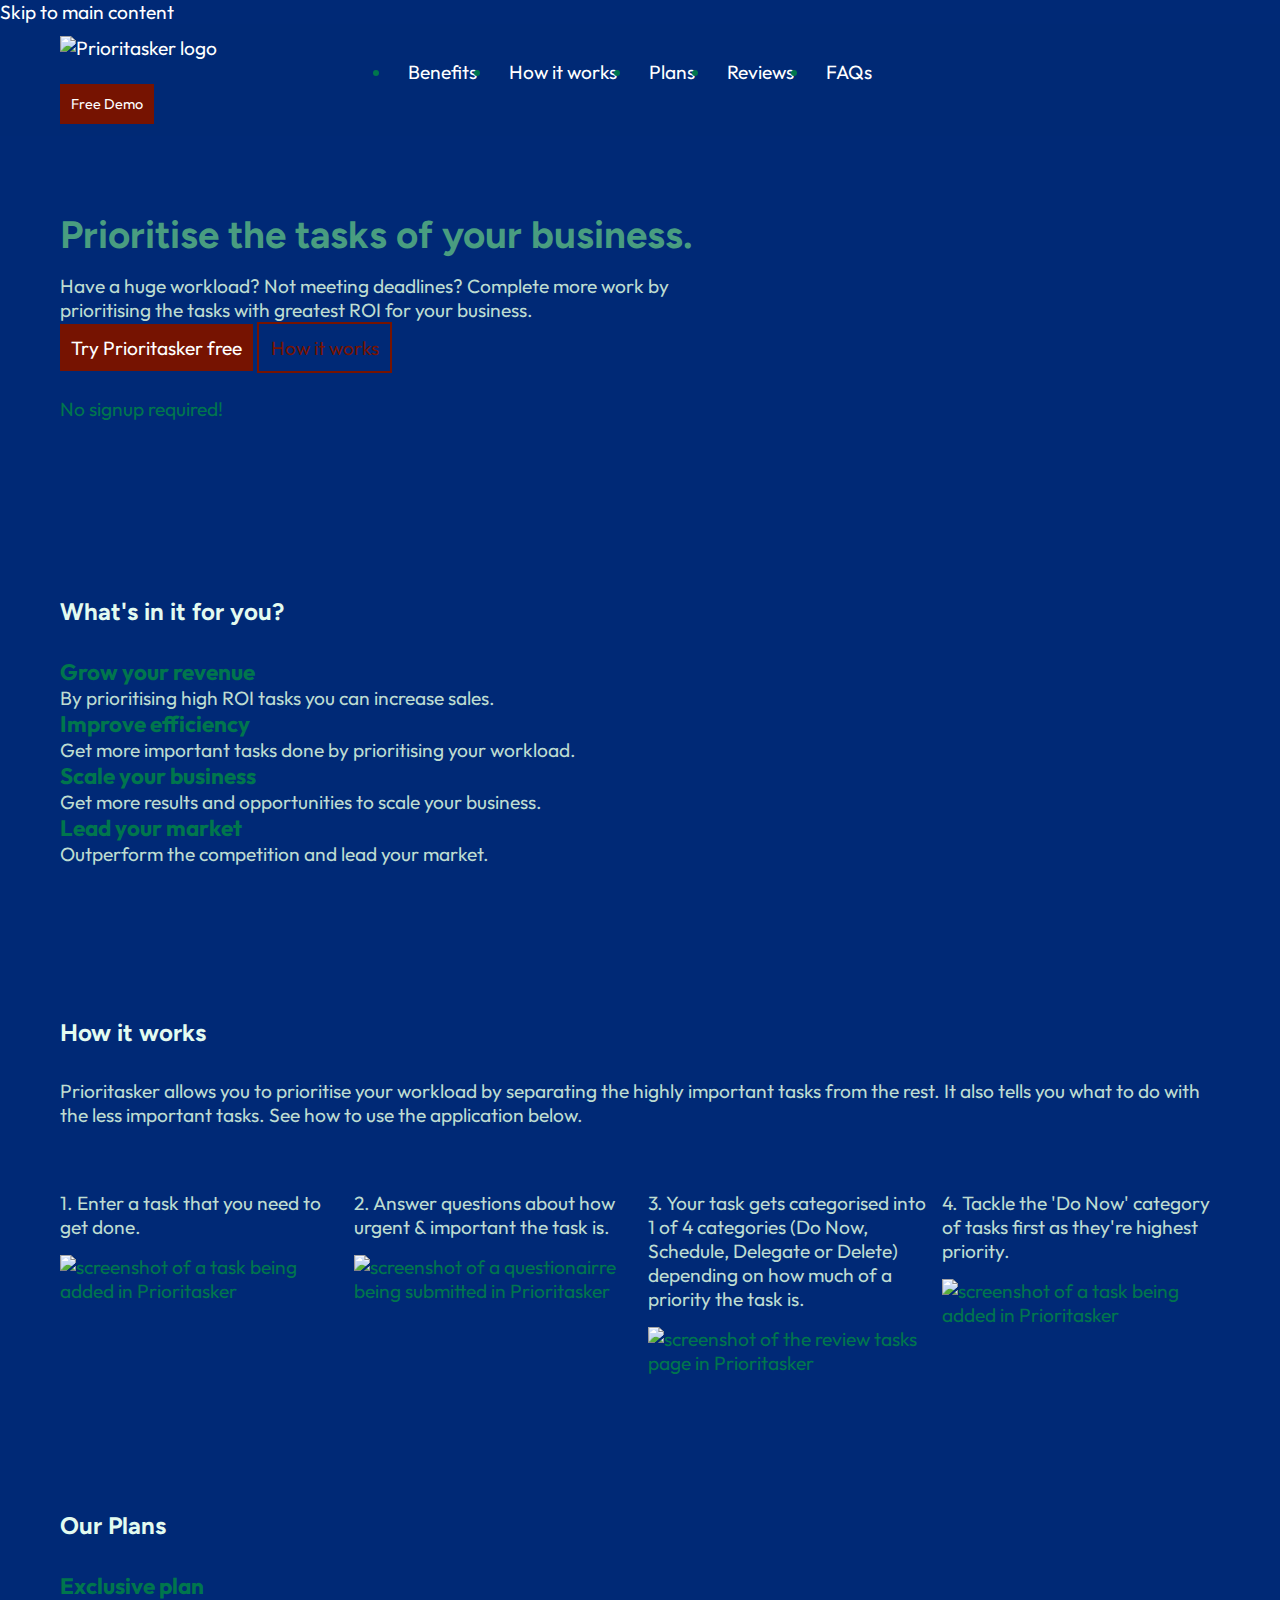
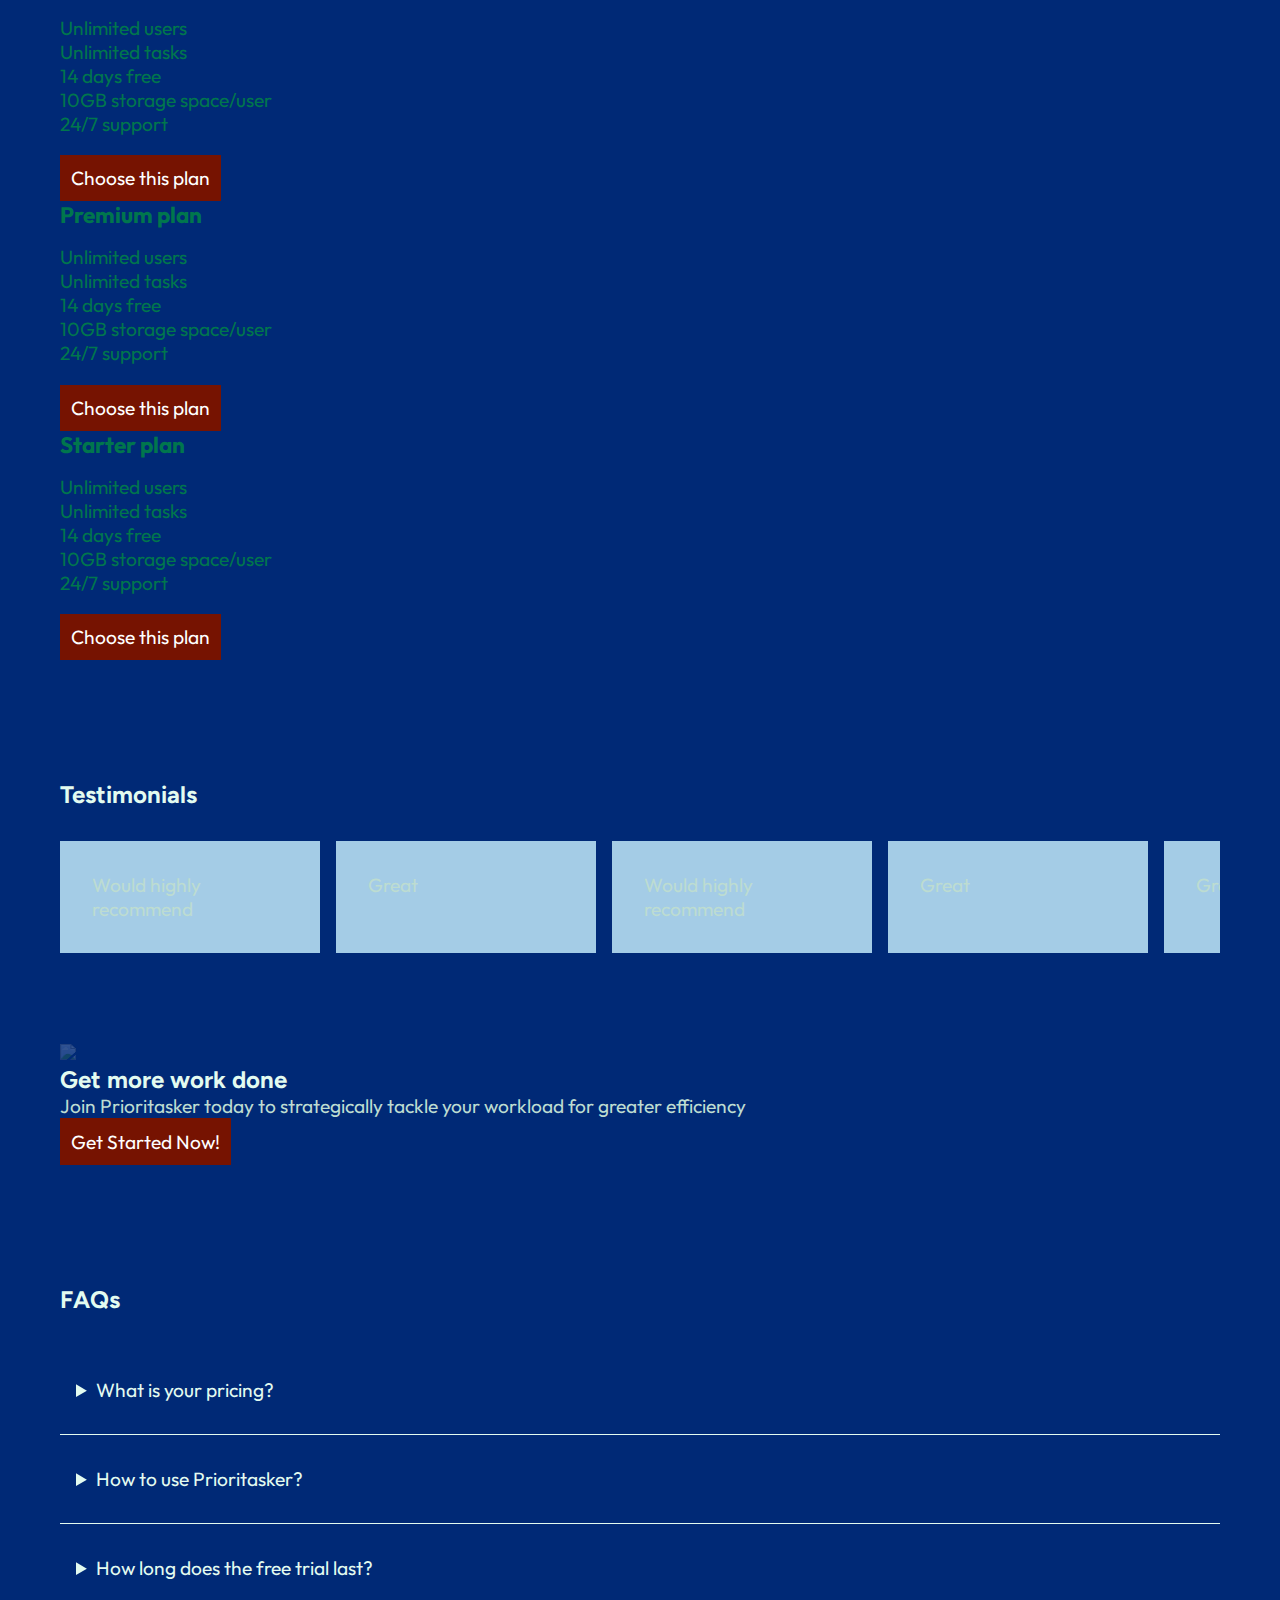
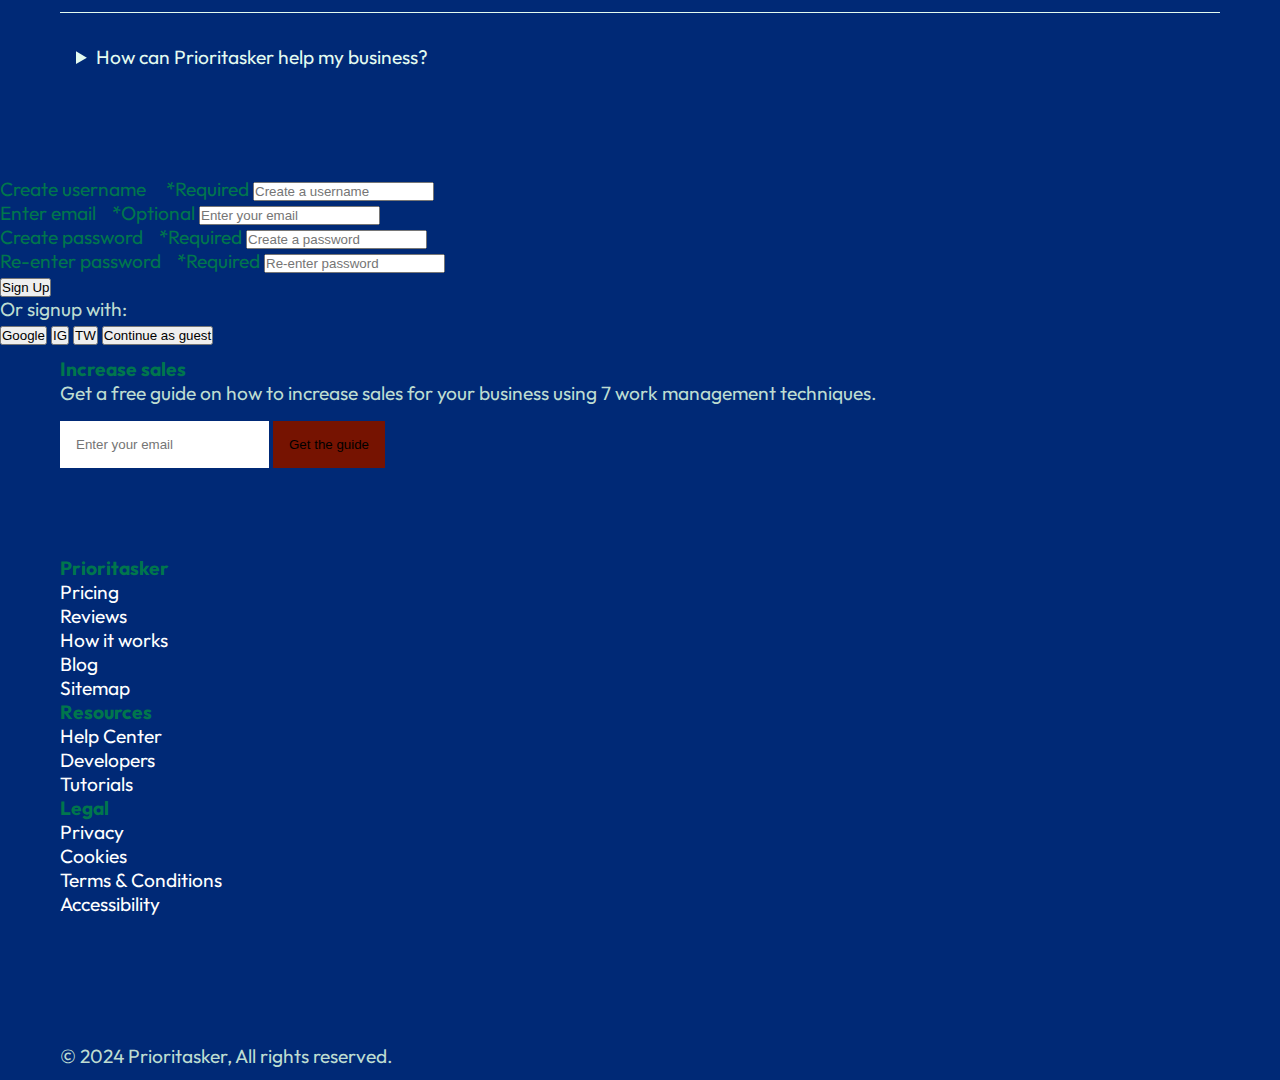
==== commit 5578eadb: "correct file path to app from home page" ====
--- a/index.html
+++ b/index.html
@@ -29,7 +29,7 @@
         </nav>
 
         <!-- Display free demo cta -->
-        <a href="app/add-task.html" class="cta btn">Free Demo</a>
+        <a href="app/screens/add-task.html" class="cta btn">Free Demo</a>
       </div>
     </nav>
 
@@ -41,7 +41,7 @@
           <h1 class="hero-heading">Prioritise the tasks of your business.</h1>
           <p class="hero-text">Have a huge workload? Not meeting deadlines? Complete more work by prioritising the tasks with greatest ROI for your business.</p>
           <!-- Add ctas -->
-            <a href="app/add-task.html" class="get-started-btn btn">Try Prioritasker free</a>
+            <a href="app/screens/add-task.html" class="get-started-btn btn">Try Prioritasker free</a>
             <a href="#how-it-works" class="btn btn-outline how-it-works-btn">How it works</a>
             <br><br>
             <span class="no-signup-req">No signup required!</span>
@@ -84,7 +84,7 @@
                 <!-- Add a title outlining the feature -->
                 <h3 class="feature-title">Improve efficiency</h3>
                 <!-- Add a short description of the feature -->
-                <p class="feature-description">Get more done by working smarter, not harder.</p>
+                <p class="feature-description">Get more important tasks done by prioritising your workload.</p>
               </article>
             </li>
 
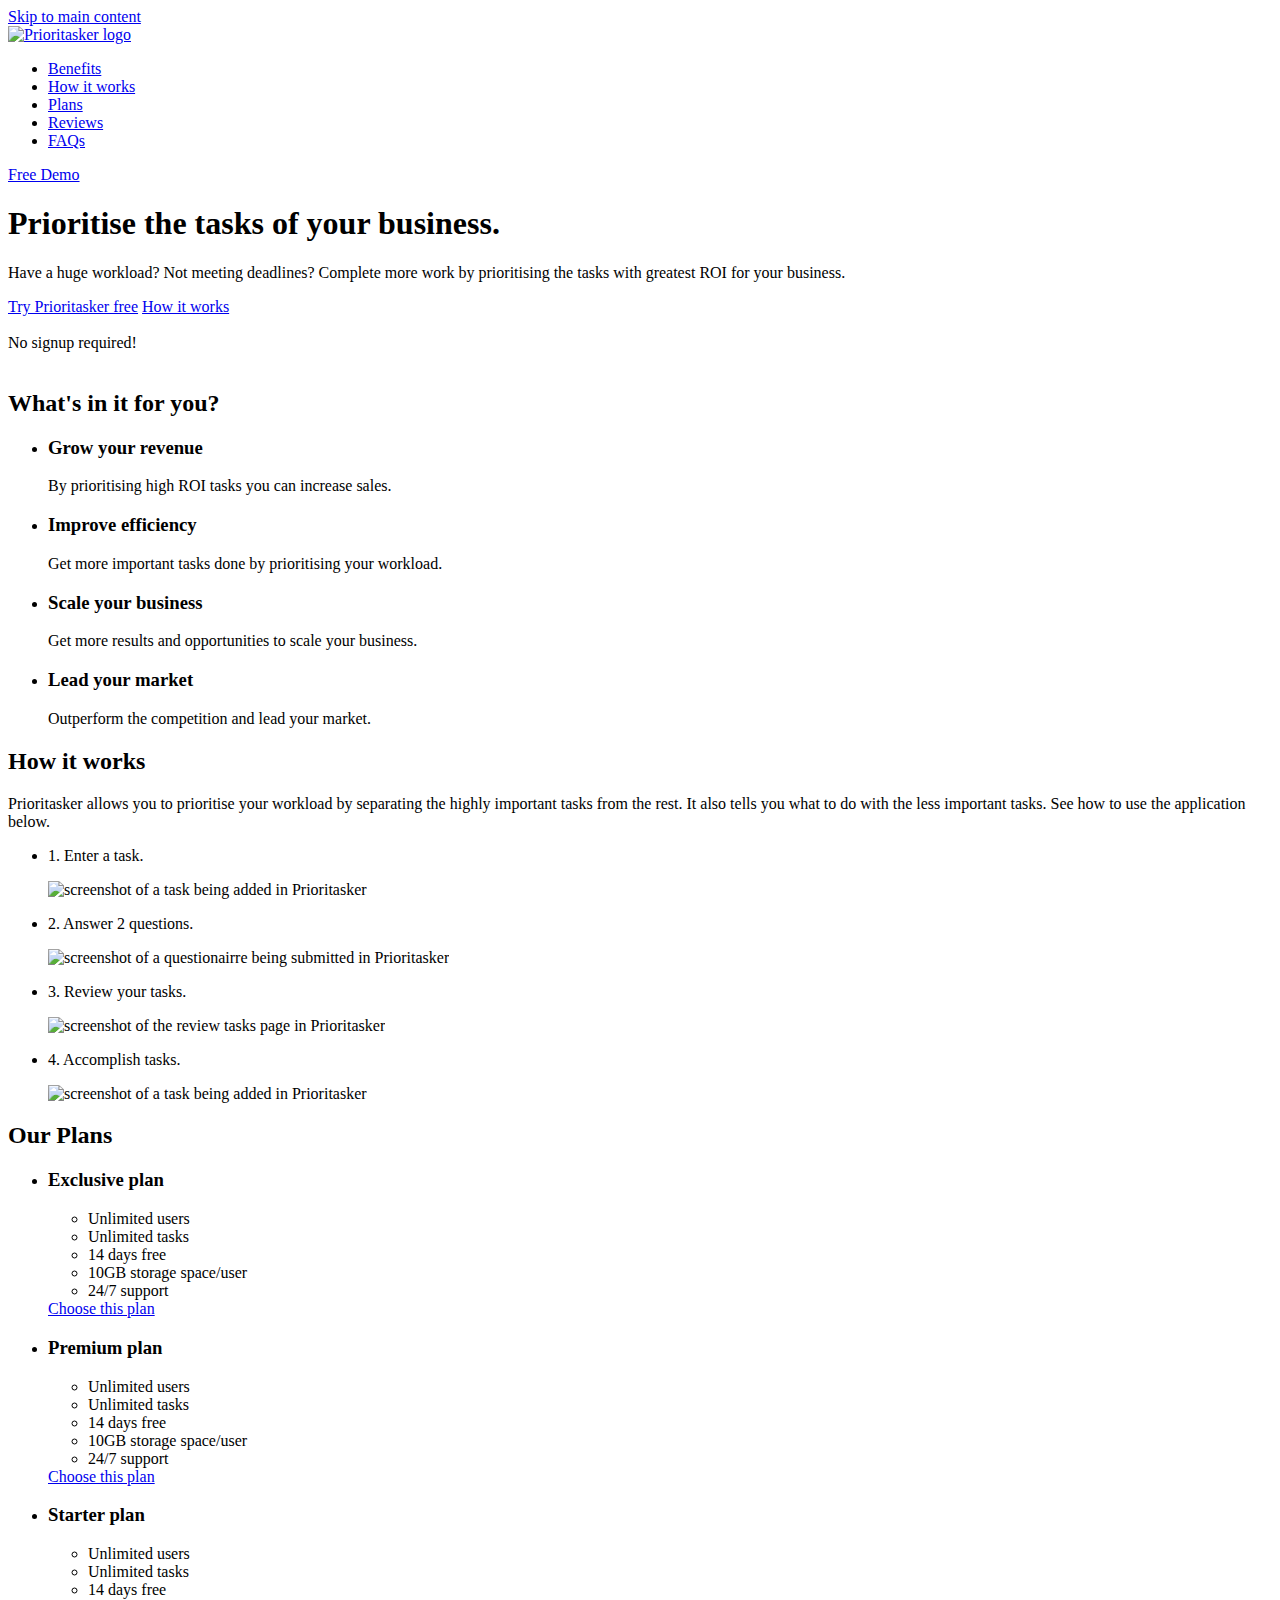
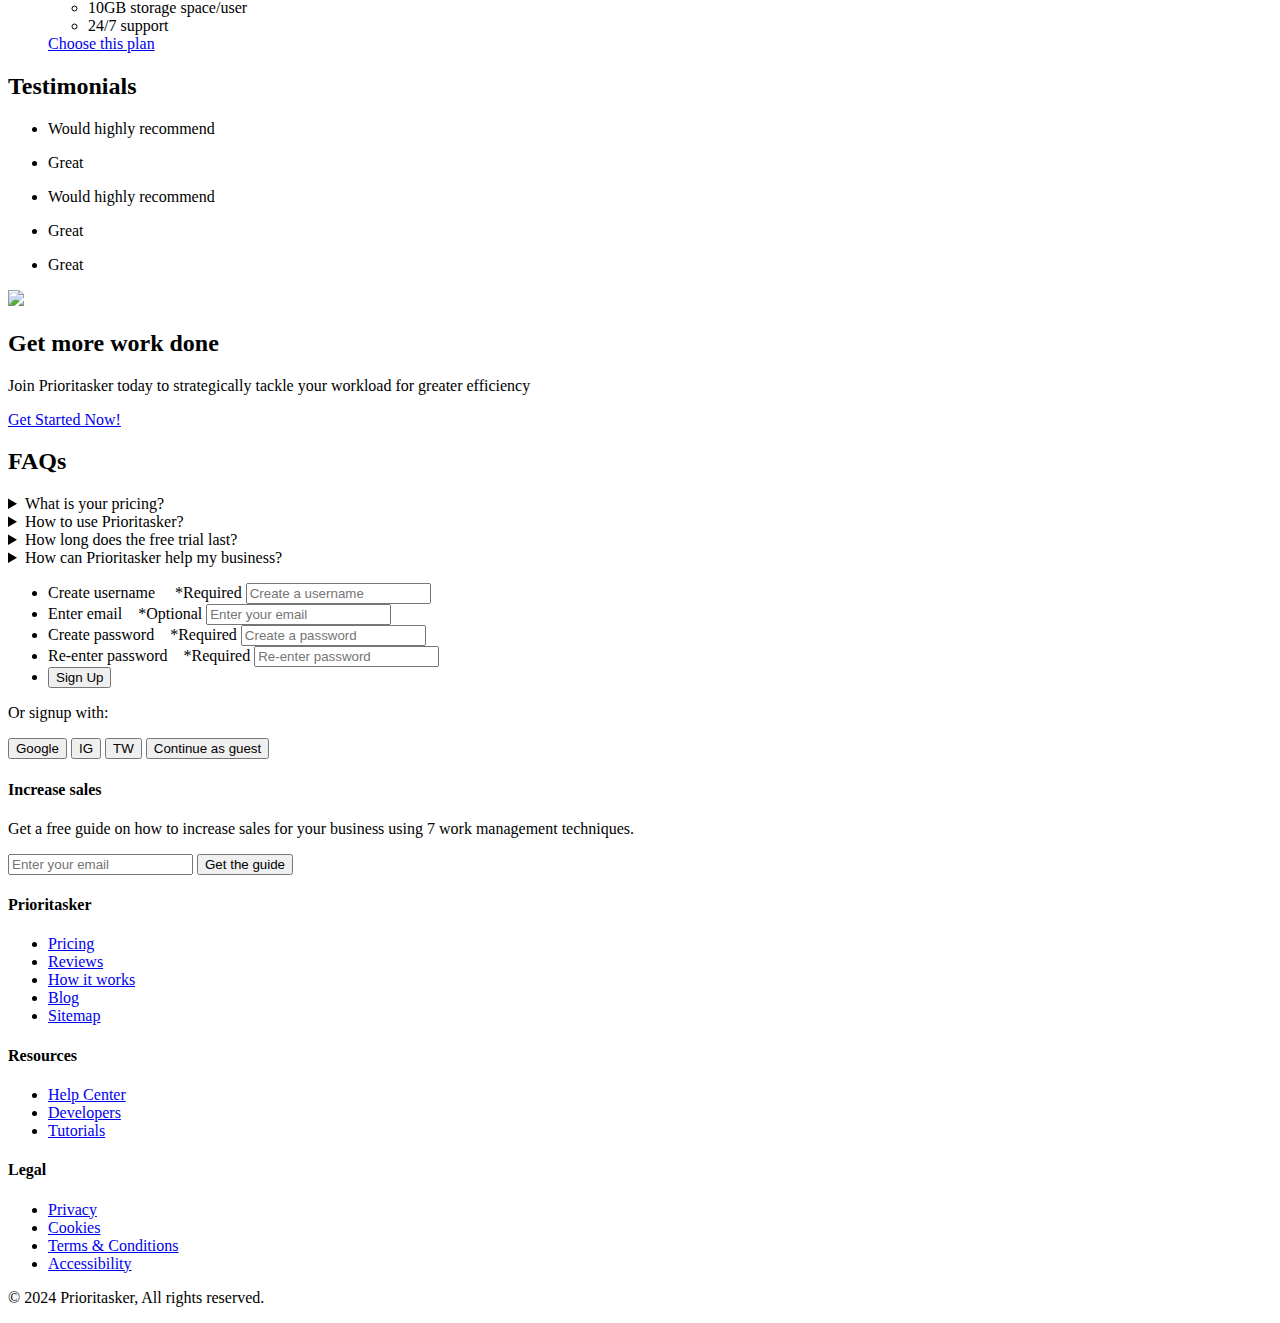
==== commit df1399a6: "add correct path styles" ====
--- a/index.html
+++ b/index.html
@@ -4,7 +4,7 @@
     <meta charset="UTF-8" />
     <meta name="viewport" content="width=device-width, initial-scale=1.0" />
     <script src="https://kit.fontawesome.com/db095d3dfc.js" crossorigin="anonymous"></script>
-    <link rel="stylesheet" href="style.css" />
+    <link rel="stylesheet" href="styles/style.css" />
     <title>Prioritasker | Home</title>
   </head>
   <body id="body">
@@ -16,20 +16,20 @@
       <div class="container">
         <!-- Display logo -->
         <a id="logo" href="index.html#body" title="Prioritasker logo - back to homepage">
-          <img src="img/img-logo.svg" alt="Prioritasker logo" />
+          <img src="assets/img/img-logo.svg" alt="Prioritasker logo" />
         </a>
 
         <!-- Display nav links -->
-        <nav id="nav-links" class="hidden">
+        <ul id="nav-links" class="hidden">
           <li class="nav-link"><a href="#features">Benefits</a></li>
           <li class="nav-link"><a href="#how-it-works">How it works</a></li>
           <li class="nav-link"><a href="#plans">Plans</a></li>
           <li class="nav-link"><a href="#testimonials">Reviews</a></li>
           <li class="nav-link"><a href="#faqs">FAQs</a></li>
-        </nav>
+        </ul>
 
         <!-- Display free demo cta -->
-        <a href="app/screens/add-task.html" class="cta btn">Free Demo</a>
+        <a href="app/screens/add-a-task.html" class="cta btn">Free Demo</a>
       </div>
     </nav>
 
@@ -41,13 +41,13 @@
           <h1 class="hero-heading">Prioritise the tasks of your business.</h1>
           <p class="hero-text">Have a huge workload? Not meeting deadlines? Complete more work by prioritising the tasks with greatest ROI for your business.</p>
           <!-- Add ctas -->
-            <a href="app/screens/add-task.html" class="get-started-btn btn">Try Prioritasker free</a>
+            <a href="app/screens/add-a-task.html" class="get-started-btn btn">Try Prioritasker free</a>
             <a href="#how-it-works" class="btn btn-outline how-it-works-btn">How it works</a>
             <br><br>
             <span class="no-signup-req">No signup required!</span>
         </hgroup>
         <!-- Display hero image -->
-        <img class="hero-img" src="img/img-hero.svg" alt="">
+        <img class="hero-img" src="assets/img/img-hero.svg" alt="">
       </div>
     </header>
 
@@ -132,33 +132,33 @@
           <!-- Outline the first user story -->
           <li class="step">
             <!-- Explain the action user needs to take -->
-            <p class="how-it-works-directions">1. Enter a task that you need to get done.</p>
+            <p class="how-it-works-directions">1. Enter a task.</p>
             <!-- Add a screenshot illustrating the action the user needs to take -->
-            <img class="how-it-works-screenshot" src="img/img-how-it-works-1.png" alt="screenshot of a task being added in Prioritasker">
+            <img class="how-it-works-screenshot" src="assets/img/img-how-it-works-1.png" alt="screenshot of a task being added in Prioritasker">
           </li>
           
           <!-- Outline second user story -->
           <li class="step">
             <!-- Explain the action user needs to take -->
-            <p class="how-it-works-directions">2. Answer questions about how urgent & important the task is.</p>
+            <p class="how-it-works-directions">2. Answer 2 questions.</p>
             <!-- Add a screenshot illustrating the action the user needs to take -->
-            <img class="how-it-works-screenshot" src="img/img-how-it-works-1.png" alt="screenshot of a questionairre being submitted in Prioritasker">
+            <img class="how-it-works-screenshot" src="assets/img/img-how-it-works-1.png" alt="screenshot of a questionairre being submitted in Prioritasker">
           </li>
           
           <!-- Outline third user story -->
           <li class="step">
             <!-- Explain the action user needs to take -->
-            <p class="how-it-works-directions">3. Your task gets categorised into 1 of 4 categories (Do Now, Schedule, Delegate or Delete) depending on how much of a priority the task is.</p>
+            <p class="how-it-works-directions">3. Review your tasks.</p>
             <!-- Add a screenshot illustrating the action the user needs to take -->
-            <img class="how-it-works-screenshot" src="img/img-how-it-works-1.png" alt="screenshot of the review tasks page in Prioritasker">
+            <img class="how-it-works-screenshot" src="assets/img/img-how-it-works-1.png" alt="screenshot of the review tasks page in Prioritasker">
           </li>
           
           <!-- Outline fourth user story -->
           <li class="step">
             <!-- Explain the action user needs to take -->
-            <p class="how-it-works-directions">4. Tackle the 'Do Now' category of tasks first as they're highest priority.</p>
+            <p class="how-it-works-directions">4. Accomplish tasks.</p>
             <!-- Add a screenshot illustrating the action the user needs to take -->
-            <img class="how-it-works-screenshot" src="img/img-how-it-works-1.png" alt="screenshot of a task being added in Prioritasker">
+            <img class="how-it-works-screenshot" src="assets/img/img-how-it-works-1.png" alt="screenshot of a task being added in Prioritasker">
           </li>
         </ul>
       </div>
@@ -305,13 +305,13 @@
     <section id="cta" class="section-padding">
       <div class="container">
         <!-- Create an in-the-background image -->
-        <img class="light-bulb" src="img/img-bulb.svg">
+        <img class="light-bulb" src="assets/img/img-bulb.svg">
           <!-- Add section heading -->
           <h2 class="cta-heading">Get more work done</h2>
           <!-- Add cta text to be displayed above bulb image -->
         <p class="cta-description">Join Prioritasker today to strategically tackle your workload for greater efficiency</p>
         <!-- Add cta button -->
-        <a href="app/app.html" class="btn">Get Started Now!</a>
+        <a href="app/screens/add-a-task.html" class="btn">Get Started Now!</a>
     </section>
     
     <!-- Create faqs section -->
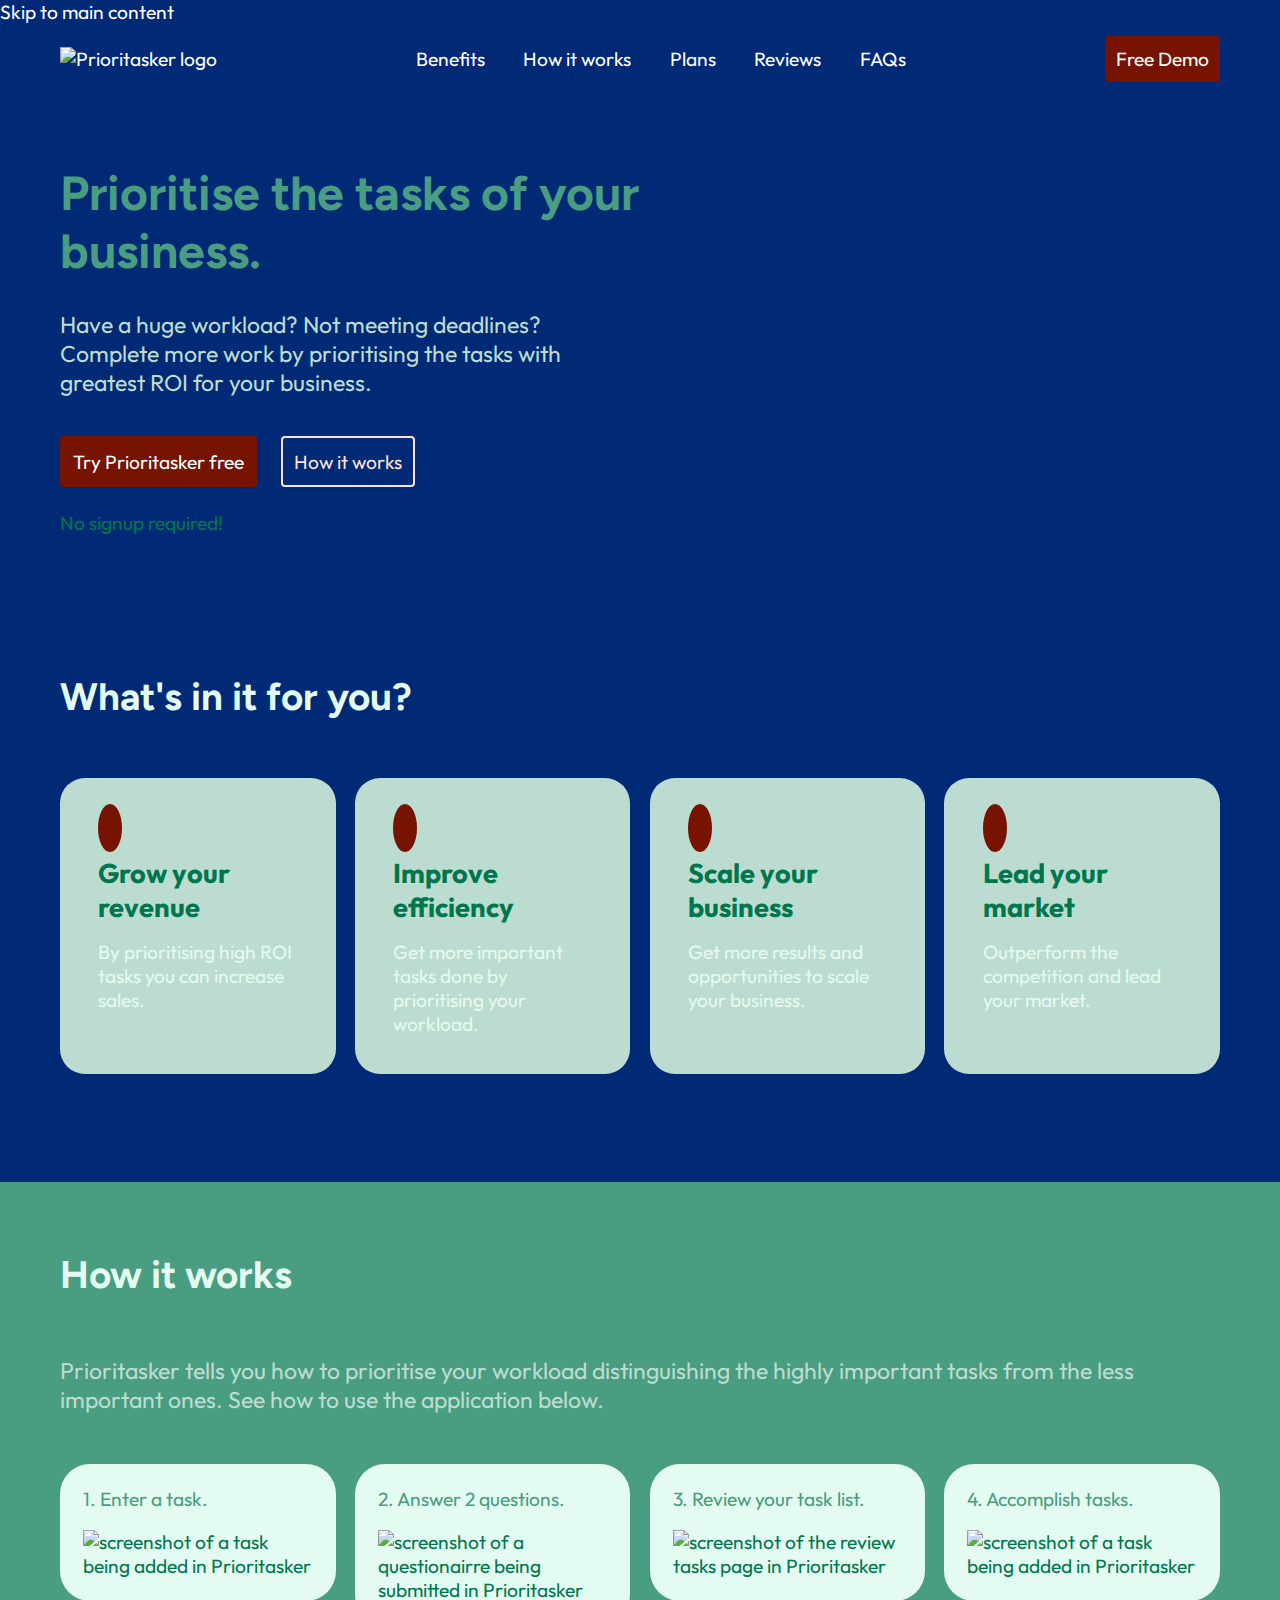
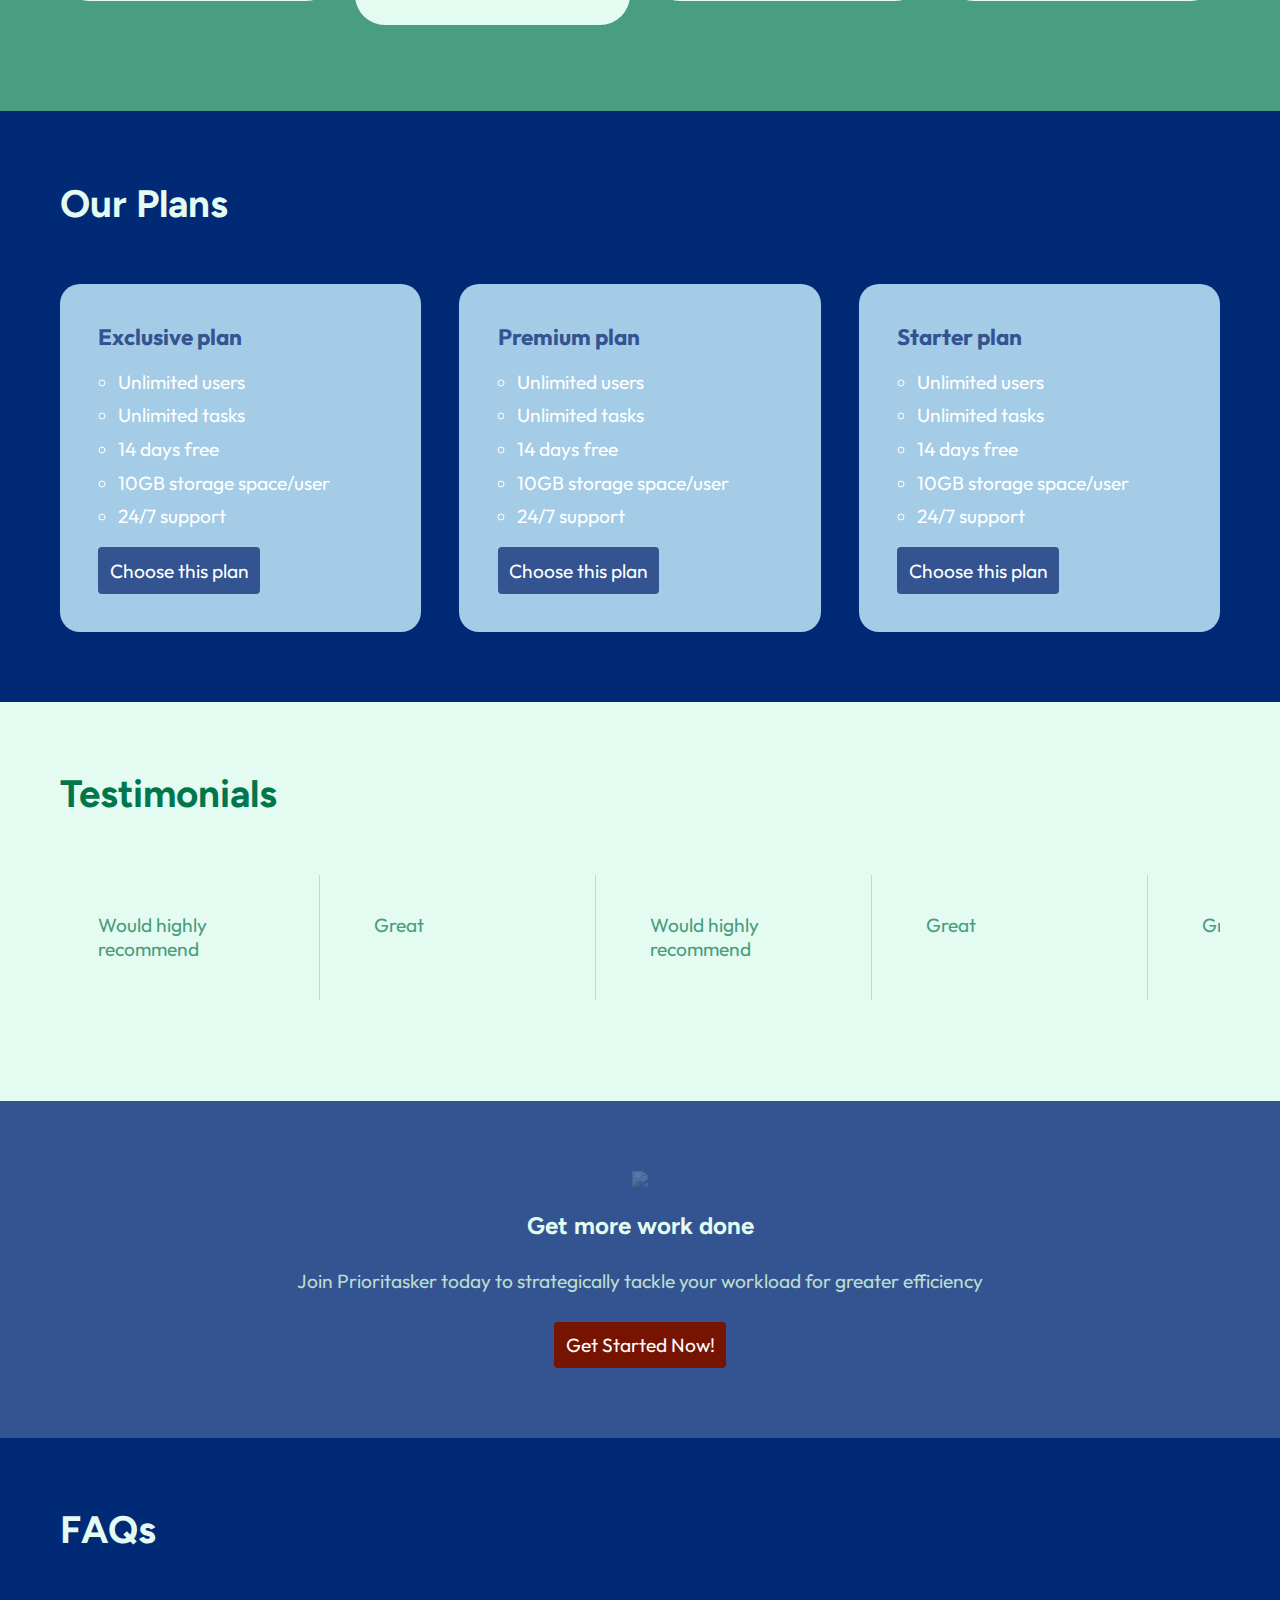
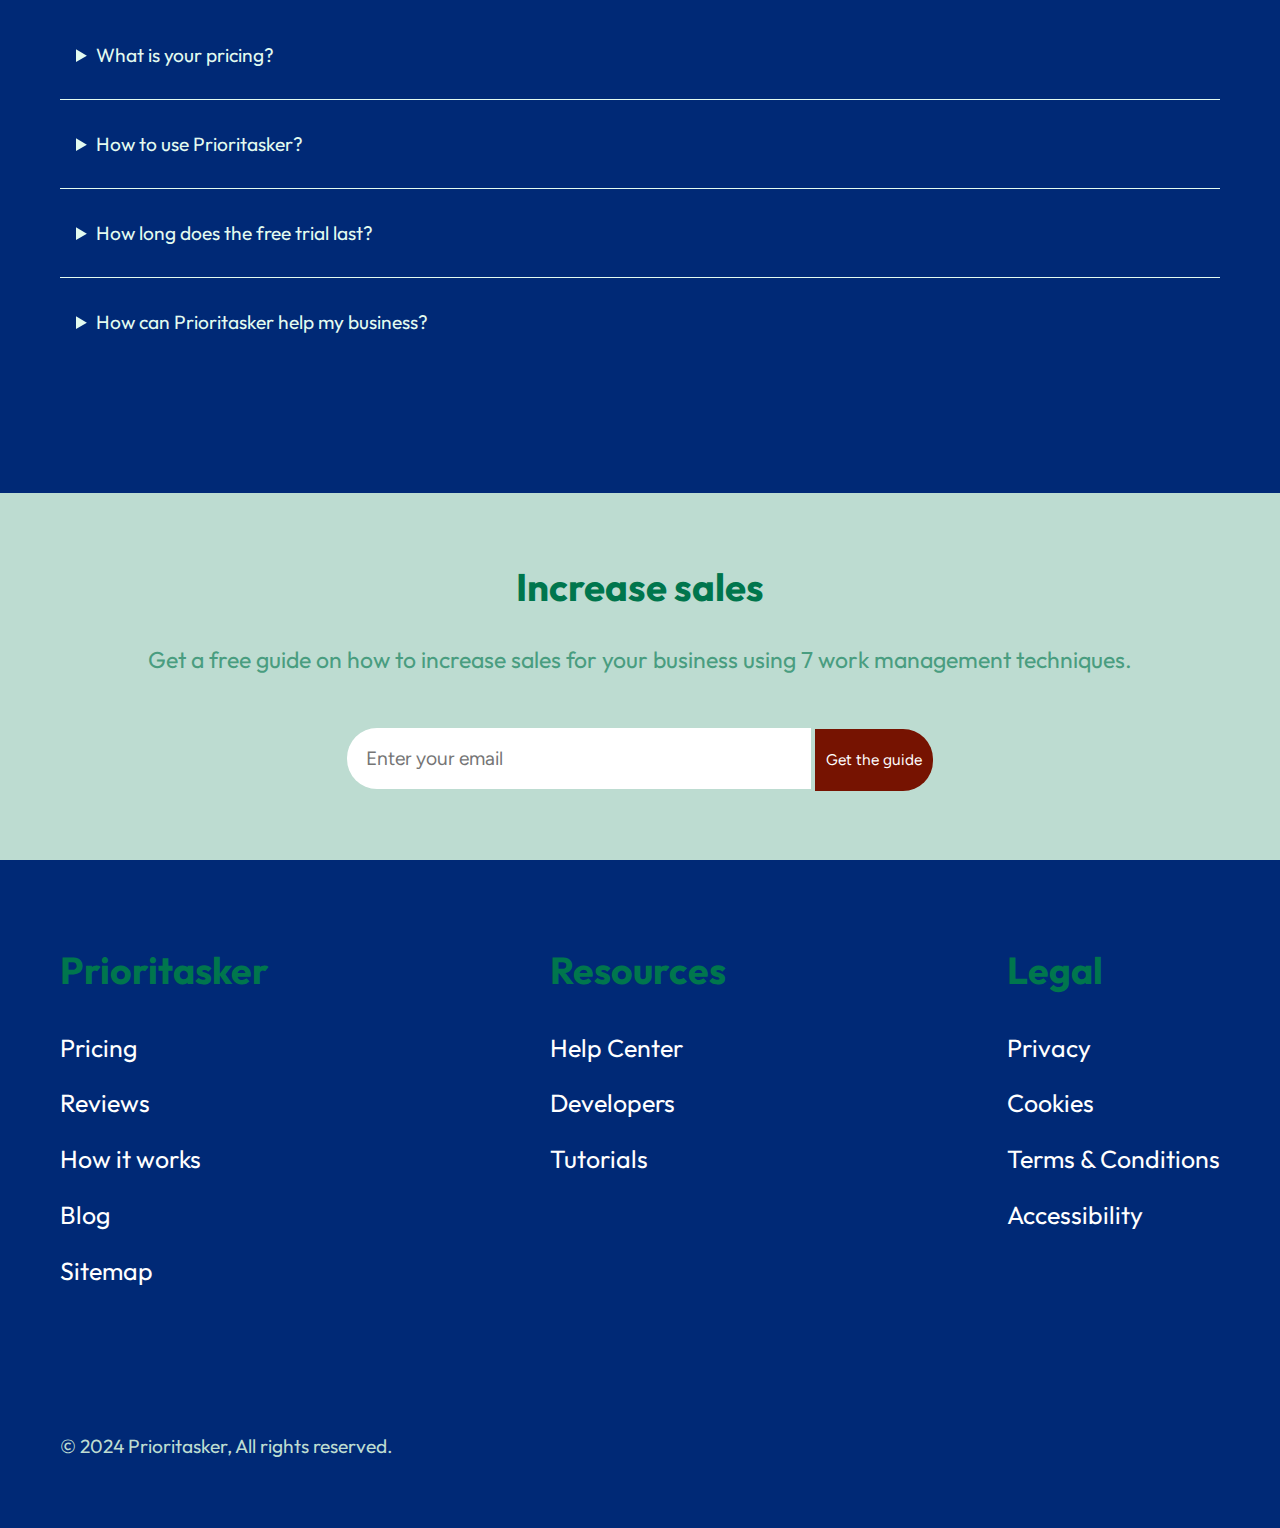
==== commit 734d7f26: "add cta link file path to the signup form and add link to app from form continue as a guest link" ====
--- a/index.html
+++ b/index.html
@@ -29,7 +29,7 @@
         </ul>
 
         <!-- Display free demo cta -->
-        <a href="app/screens/add-a-task.html" class="cta btn">Free Demo</a>
+        <a href="https://sul-devs.github.io/prioritasker/pages/form.html" class="cta btn">Free Demo</a>
       </div>
     </nav>
 
@@ -41,7 +41,7 @@
           <h1 class="hero-heading">Prioritise the tasks of your business.</h1>
           <p class="hero-text">Have a huge workload? Not meeting deadlines? Complete more work by prioritising the tasks with greatest ROI for your business.</p>
           <!-- Add ctas -->
-            <a href="app/screens/add-a-task.html" class="get-started-btn btn">Try Prioritasker free</a>
+            <a href="https://sul-devs.github.io/prioritasker/pages/form.html" class="get-started-btn btn">Try Prioritasker free</a>
             <a href="#how-it-works" class="btn btn-outline how-it-works-btn">How it works</a>
             <br><br>
             <span class="no-signup-req">No signup required!</span>
@@ -123,7 +123,7 @@
         <!-- Create a header summarising the use cases of the application -->
         <header>
           <h2 class="section-heading">How it works</h2>
-          <p class="how-it-works-summary">Prioritasker allows you to prioritise your workload by separating the highly important tasks from the rest. It also tells you what to do with the less important tasks. See how to use the application below.</p>
+          <p class="how-it-works-summary">Prioritasker tells you how to prioritise your workload distinguishing the highly important tasks from the less important ones. See how to use the application below.</p>
         </header>
 
         <!-- Outline the user flow of the application -->
@@ -148,7 +148,7 @@
           <!-- Outline third user story -->
           <li class="step">
             <!-- Explain the action user needs to take -->
-            <p class="how-it-works-directions">3. Review your tasks.</p>
+            <p class="how-it-works-directions">3. Review your task list.</p>
             <!-- Add a screenshot illustrating the action the user needs to take -->
             <img class="how-it-works-screenshot" src="assets/img/img-how-it-works-1.png" alt="screenshot of the review tasks page in Prioritasker">
           </li>
@@ -311,7 +311,7 @@
           <!-- Add cta text to be displayed above bulb image -->
         <p class="cta-description">Join Prioritasker today to strategically tackle your workload for greater efficiency</p>
         <!-- Add cta button -->
-        <a href="app/screens/add-a-task.html" class="btn">Get Started Now!</a>
+        <a href="https://sul-devs.github.io/prioritasker/pages/form.html" class="btn">Get Started Now!</a>
     </section>
     
     <!-- Create faqs section -->
@@ -372,47 +372,6 @@
     </section>
 
   </main>
-
-  <!-- Registration/Login Form -->
-  <form id="signup-form" action="/users.html" method="post">
-    <ul class="form-fields">
-      <!-- Username field -->
-      <li class="username-field">
-        <label for="username">Create username &nbsp;&nbsp;&nbsp; <span class="required-tag" aria-label="required">*Required</span></label>
-        <input id="username" type="text" placeholder="Create a username" name="user-name">
-      </li>
-
-      <!-- Email field -->
-      <li class="email-field">
-        <label for="email">Enter email &nbsp;&nbsp;&nbsp;<span class="optional-tag" aria-label="optional">*Optional</span></label>
-        <input id="email" type="text" placeholder="Enter your email" name="user-email">  
-      </li>
-
-      <!-- Password field -->
-      <li class="password-field">
-        <label for="password">Create password &nbsp;&nbsp;&nbsp;<span class="required-tag" aria-label="required">*Required</span></label>
-        <input id="password" type="text" placeholder="Create a password" name="user-password">
-      </li>
-      
-      <!-- Re-enter password field -->
-      <li class="re-enter-password">
-        <label for="re-enter-password">Re-enter password &nbsp;&nbsp;&nbsp;<span class="required-tag" aria-label="required">*Required</span></label>
-        <input id="password" type="text" placeholder="Re-enter password" name="user-re-enter-password">
-      </li>
-      
-      <!-- Sign up button -->
-      <li class="signup">
-        <button id="signup-btn" type="submit" name="signup-button">Sign Up</button>
-      </li>
-    </ul>
-    
-    <!-- Alternative signup -->
-    <p>Or signup with:</p>
-    <button type="button">Google</button>
-    <button type="button">IG</button>
-    <button type="button">TW</button>
-    <button type="button">Continue as guest</button>
-  </form>
     
     <!-- Footer -->
     <footer id="footer" class="section-padding">
--- a/styles/style.css
+++ b/styles/style.css
@@ -0,0 +1,480 @@
+/* Import fonts link */
+@import url("https://fonts.googleapis.com/css2?family=Figtree:ital@0;1&family=Outfit&display=swap");
+
+:root {
+  /* Create variables to access your colours in colour palette */
+  --dominant-blue: #002976;
+  --secondary-green: #00764d;
+  --accent-red: #761301;
+  --green-tint-1: #499d80;
+  --green-tint-2: #bddcd1;
+  --green-tint-3: #e3fbf0;
+  --blue-tint-1: #a4cce6;
+  --blue-tint-2: #335491;
+  --red-tint-1: #ffe0da;
+
+  /* Create font sizes variables for consistency */
+  --fs-lg: 2.5rem;
+  --fs-md: 1.2rem;
+}
+
+/*----------------------------Resets------------------------- */
+/* Remove default browser styling */
+* {
+  margin: 0;
+  padding: 0;
+  box-sizing: border-box;
+}
+
+/* Remove bullet points from lists */
+ul,
+li {
+  list-style: none;
+}
+
+/* Remove underline from links */
+a {
+  text-decoration: none;
+}
+/* button {} */
+.white {
+  background-color: #fff;
+}
+
+/*--------------------------Base styles--------------------*/
+/* Add smooth scrolling to site */
+html {
+  scroll-behavior: smooth;
+}
+
+/* Set the base colors and font */
+body {
+  background: var(--dominant-blue);
+  color: var(--secondary-green);
+  font-family: "Outfit", sans-serif;
+  font-size: var(--fs-md);
+}
+
+/* Add typography styles */
+h1,
+h2 {
+  font-family: "Figtree", sans-serif;
+  color: var(--green-tint-1);
+}
+h2 {
+  color: var(--green-tint-3);
+  font-size: 1.5rem;
+}
+p {
+  color: var(--green-tint-2);
+}
+
+/* Make images responsive */
+img {
+  max-width: 100%;
+}
+
+/* Style links */
+a {
+  color: #fff;
+  font-family: "Outfit", sans-serif;
+  cursor: pointer;
+}
+
+/*--------------------------Utilities---------------------*/
+/* Create a container to restrict content/center it */
+.container {
+  max-width: 1200px;
+  margin-inline: auto;
+  padding: 0.75rem 1.25rem;
+}
+
+/* Create a primary button's styles */
+.btn {
+  display: inline-block;
+  padding: 0.7rem;
+  background-color: var(--accent-red);
+  cursor: pointer;
+  transition: transform 100ms ease-in;
+  border-radius: 4px;
+  border: none;
+  color: #fff;
+}
+
+/* Add a transition effect to the button */
+.btn:hover {
+  transform: scale(1.1);
+}
+
+/* Create a secondary button's styles */
+.btn.btn-outline {
+  border: 2px solid var(--accent-red);
+  background: none;
+  color: var(--accent-red);
+}
+
+/* Hide an element in the DOM */
+.hidden {
+  display: none;
+}
+
+/* Add space beneath each section heading */
+.section-heading {
+  padding-bottom: 1.5em;
+  font-size: 2em;
+}
+
+/* Add vertical spacing in each section */
+.section-padding {
+  padding-block: 3em;
+}
+
+/* --------------------------Navbar------------------------- */
+/* Make navbar stay at top of screen while scrolling */
+#navbar {
+  position: sticky;
+  top: 0;
+  background-color: var(--dominant-blue);
+}
+
+/* Layout and align the navbar */
+#navbar .container {
+  display: flex;
+  justify-content: space-between;
+  align-items: center;
+}
+
+/* Set logo size */
+#navbar #logo img {
+  width: 140px;
+}
+
+/* Add transition effect on navbar links */
+#nav-links li {
+  transition: transform 100ms ease-out;
+}
+#navbar #nav-links li:hover {
+  transform: translateY(-0.2rem);
+}
+
+/* Add spacing between each link */
+.nav-link {
+  padding-inline: 1em;
+}
+
+/*--------------------------Hero----------------------*/
+/* Create a responsive 2 column hero layout */
+#hero .container {
+  display: flex;
+  flex-wrap: wrap;
+  gap: 2rem;
+  align-items: center;
+}
+#hero .container > * {
+  flex: 1;
+}
+
+/* Set font size of hero heading */
+.hero-heading {
+  font-size: 2.5em;
+}
+
+/* Set the font size of hero text */
+#hero hgroup p {
+  font-size: 1.2em;
+  padding-block: 1.3em;
+}
+
+/* Add a border to cta button */
+.get-started-btn {
+  border: 2px solid var(--accent-red);
+  margin-right: 1em;
+}
+
+/* Change cta text color to white */
+#hero .how-it-works-btn {
+  color: var(--red-tint-1);
+  border: 2px solid var(--red-tint-1);
+  margin-top: 0.5em;
+}
+
+/*--------------------------Features--------------------- */
+/* Create responsive grid layout */
+.feature-cards-wrapper {
+  display: grid;
+  grid-template-columns: repeat(auto-fit, minmax(min(100%, 230px), 1fr));
+  grid-gap: 1em;
+}
+
+/* Style each feature cards */
+#features .feature-card-wrapper {
+  background-color: var(--green-tint-2);
+  padding: 2em;
+  border-radius: 25px;
+  margin-bottom: 2em;
+}
+.feature-title {
+  font-size: 1.7rem;
+  margin: 1rem 0;
+}
+.feature-description {
+  color: var(--green-tint-3);
+}
+.feature-icon {
+  background-color: var(--accent-red);
+  color: var(--green-tint-2);
+  padding: 0.75rem;
+  border-radius: 50%;
+}
+
+/*------------------------How it works---------------------*/
+/* Add spacing and change bg colour to lighter blue */
+#how-it-works {
+  background-color: var(--green-tint-1);
+}
+
+/* Add spacing to the summary text of how the application works */
+.how-it-works-summary {
+  font-size: 1.2em;
+  margin-bottom: 2.2em;
+}
+
+/* Layout cards to be responsive */
+#how-it-works .steps {
+  display: flex;
+  flex-wrap: wrap;
+  gap: 1em;
+}
+#how-it-works .step {
+  margin-bottom: 1rem;
+  flex: 1 14em;
+  background-color: var(--green-tint-3);
+  padding: 1.2em;
+  border-radius: 30px;
+  height: fit-content;
+}
+
+/* Add spacing between the directions and the image in each card*/
+.how-it-works-directions {
+  margin-bottom: 1em;
+  color: var(--green-tint-1);
+}
+
+/*--------------------------Plans-----------------------*/
+/* Make plans wrapper responsive */
+.plans-wrapper {
+  display: flex;
+  flex-wrap: wrap;
+  gap: 2em;
+}
+
+/* Style each plan card */
+.plan-card-wrapper {
+  background: var(--blue-tint-1);
+  color: var(--blue-tint-2);
+  padding: 2em;
+  border-radius: 20px;
+  flex: 1 250px;
+}
+
+/* Add spacing between elements in card */
+.plan-benefits {
+  margin-block: 1em;
+  color: #fff;
+  margin-left: 1em;
+}
+
+/* Add spacing between each benefit in the list */
+.plan-benefit {
+  margin-block: 0.5em;
+  list-style: circle;
+}
+
+/* Change cta button background to blue */
+.plan-cta-btn {
+  background-color: var(--blue-tint-2);
+}
+
+/*-------------------------Testimonial----------------------*/
+/* Add background colour to section */
+#testimonials {
+  background-color: var(--green-tint-3);
+}
+
+/* Change colour of the testimonials heading */
+.testimonials-heading {
+  color: var(--secondary-green);
+}
+
+/* Make testimonials display inline and scrollable */
+#testimonials .testimonials {
+  display: flex;
+  gap: 1rem;
+  overflow-x: scroll;
+  overflow-y: hidden;
+}
+
+/* Style quotation mark */
+#testimonials .fa-quote-left {
+  font-size: 3rem;
+  margin-bottom: 1rem;
+}
+
+/* Style each testimonial */
+#testimonials li {
+  padding: 2em;
+  min-width: 260px;
+  border-right: 1px solid var(--green-tint-2);
+}
+
+/* Change colour of testimonial text */
+.testimonial-words {
+  color: var(--green-tint-1);
+}
+
+/* Remove right border from last testimonial */
+#testimonials li:last-child {
+  border: none;
+}
+
+/* Add space between testimonials and scrollbar */
+#testimonials .testimonials {
+  padding-bottom: 2rem;
+}
+
+/* Scrollbar styles */
+#testimonials .testimonials::-webkit-scrollbar {
+  width: 1px;
+}
+#testimonials .testimonials::-webkit-scrollbar-track {
+  background: var(--green-tint-2);
+  border-radius: 20px;
+}
+#testimonials .testimonials::-webkit-scrollbar-thumb {
+  background-color: var(--green-tint-1);
+  border-radius: 20px;
+}
+
+/*--------------------------CTA--------------------------*/
+#cta {
+  text-align: center;
+  background-color: var(--blue-tint-2);
+}
+.light-bulb {
+  opacity: 0.2;
+  max-width: 300px;
+  margin-bottom: 1em;
+}
+.cta-description {
+  padding-block: 1.5em;
+}
+
+/*--------------------------FAQs----------------------------*/
+#faqs details:not(:nth-of-type(4)) {
+  width: 100%;
+  border-bottom: 1px solid var(--green-tint-3);
+}
+
+#faqs details {
+  padding: 1rem;
+}
+
+#faqs details:focus {
+  outline: none;
+}
+
+#faqs summary {
+  padding: 1rem;
+  padding-left: 0;
+  color: var(--green-tint-3);
+}
+
+/*--------------------------Footer------------------------*/
+/* Style the newsletter optin */
+.newsletter {
+  background-color: var(--green-tint-2);
+  text-align: center;
+}
+
+/* Increase heading font size */
+.newsletter-heading {
+  font-size: 2em;
+}
+
+/* Add space between elements */
+.newsletter-description {
+  color: var(--green-tint-1);
+  font-size: 1.2em;
+  margin-block: 1.5em;
+}
+
+/* Style email optin button */
+.get-the-guide-btn {
+  color: #fff;
+  font-family: "Figtree", sans-serif;
+  border: none;
+  padding-block: 1.4em;
+  font-size: 0.8em;
+  border-top-right-radius: 30px;
+  border-bottom-right-radius: 30px;
+  border-top-left-radius: 0;
+  border-bottom-left-radius: 0;
+}
+
+/* Style the email input field */
+.email-input {
+  margin-top: 1em;
+  border: none;
+  width: 40%;
+  padding: 1em;
+  font-size: 1em;
+  border-top-left-radius: 30px;
+  border-bottom-left-radius: 30px;
+  font-family: "Figtree", sans-serif;
+}
+
+/* Remove focus styles */
+.optin input:focus {
+  outline: none;
+}
+
+/* Increase the font size of the links in the footer */
+.footer-link-groups {
+  font-size: 1.3em;
+}
+
+/* Create a responsive layout for each group of links in the footer */
+.footer-link-groups .container {
+  display: flex;
+  justify-content: space-between;
+  flex-wrap: wrap;
+}
+
+/* Add space after each title for each group of links in the footer and increase the font size*/
+.group-of-links-title {
+  margin-bottom: 1em;
+  font-size: 1.5em;
+}
+
+/* Add space beneath each footer link */
+.footer-link {
+  margin-bottom: 1em;
+}
+
+/*------------------------Media queries---------------------*/
+@media screen and (min-width: 52em) {
+  #nav-links {
+    display: flex;
+  }
+  #hero .container {
+    flex-direction: row;
+    justify-content: space-between;
+  }
+  #hero .hero-container {
+    flex-direction: row;
+    align-items: center;
+  }
+  .hero-img {
+    max-width: 47%;
+  }
+}
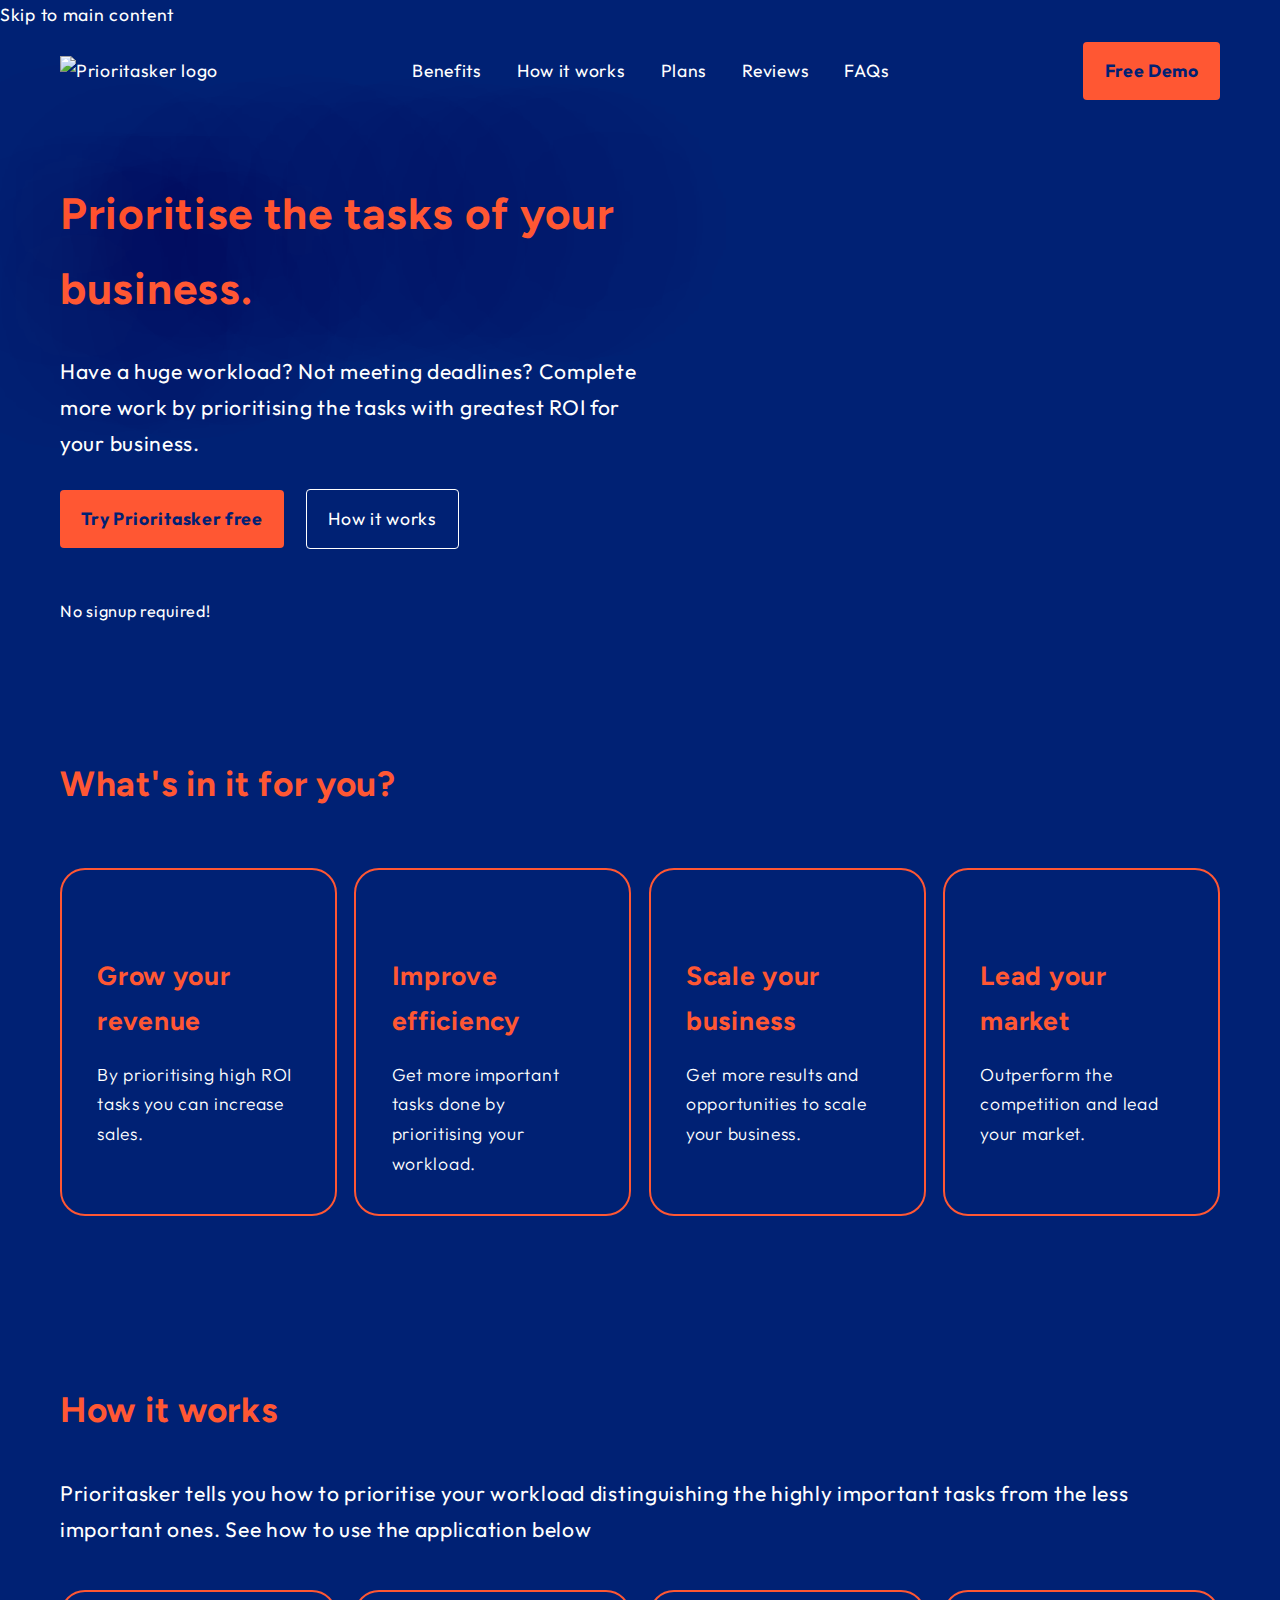
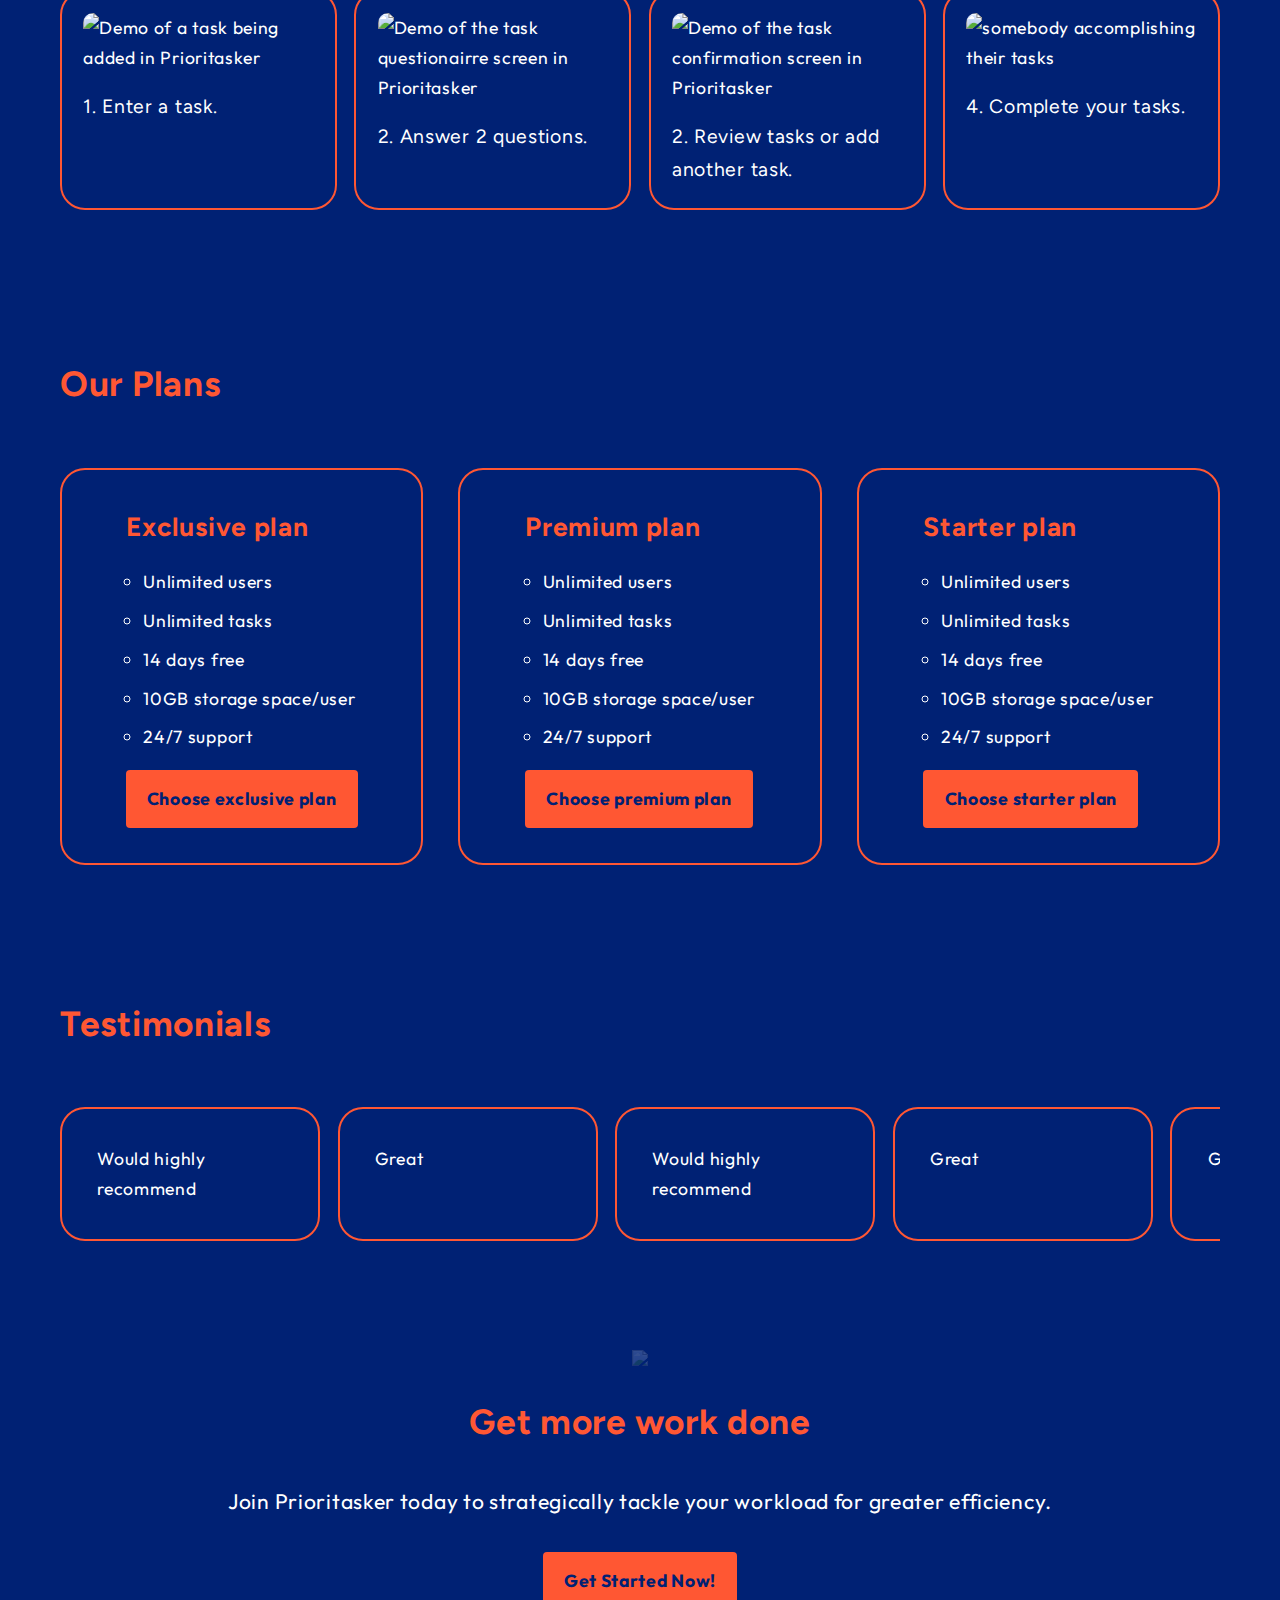
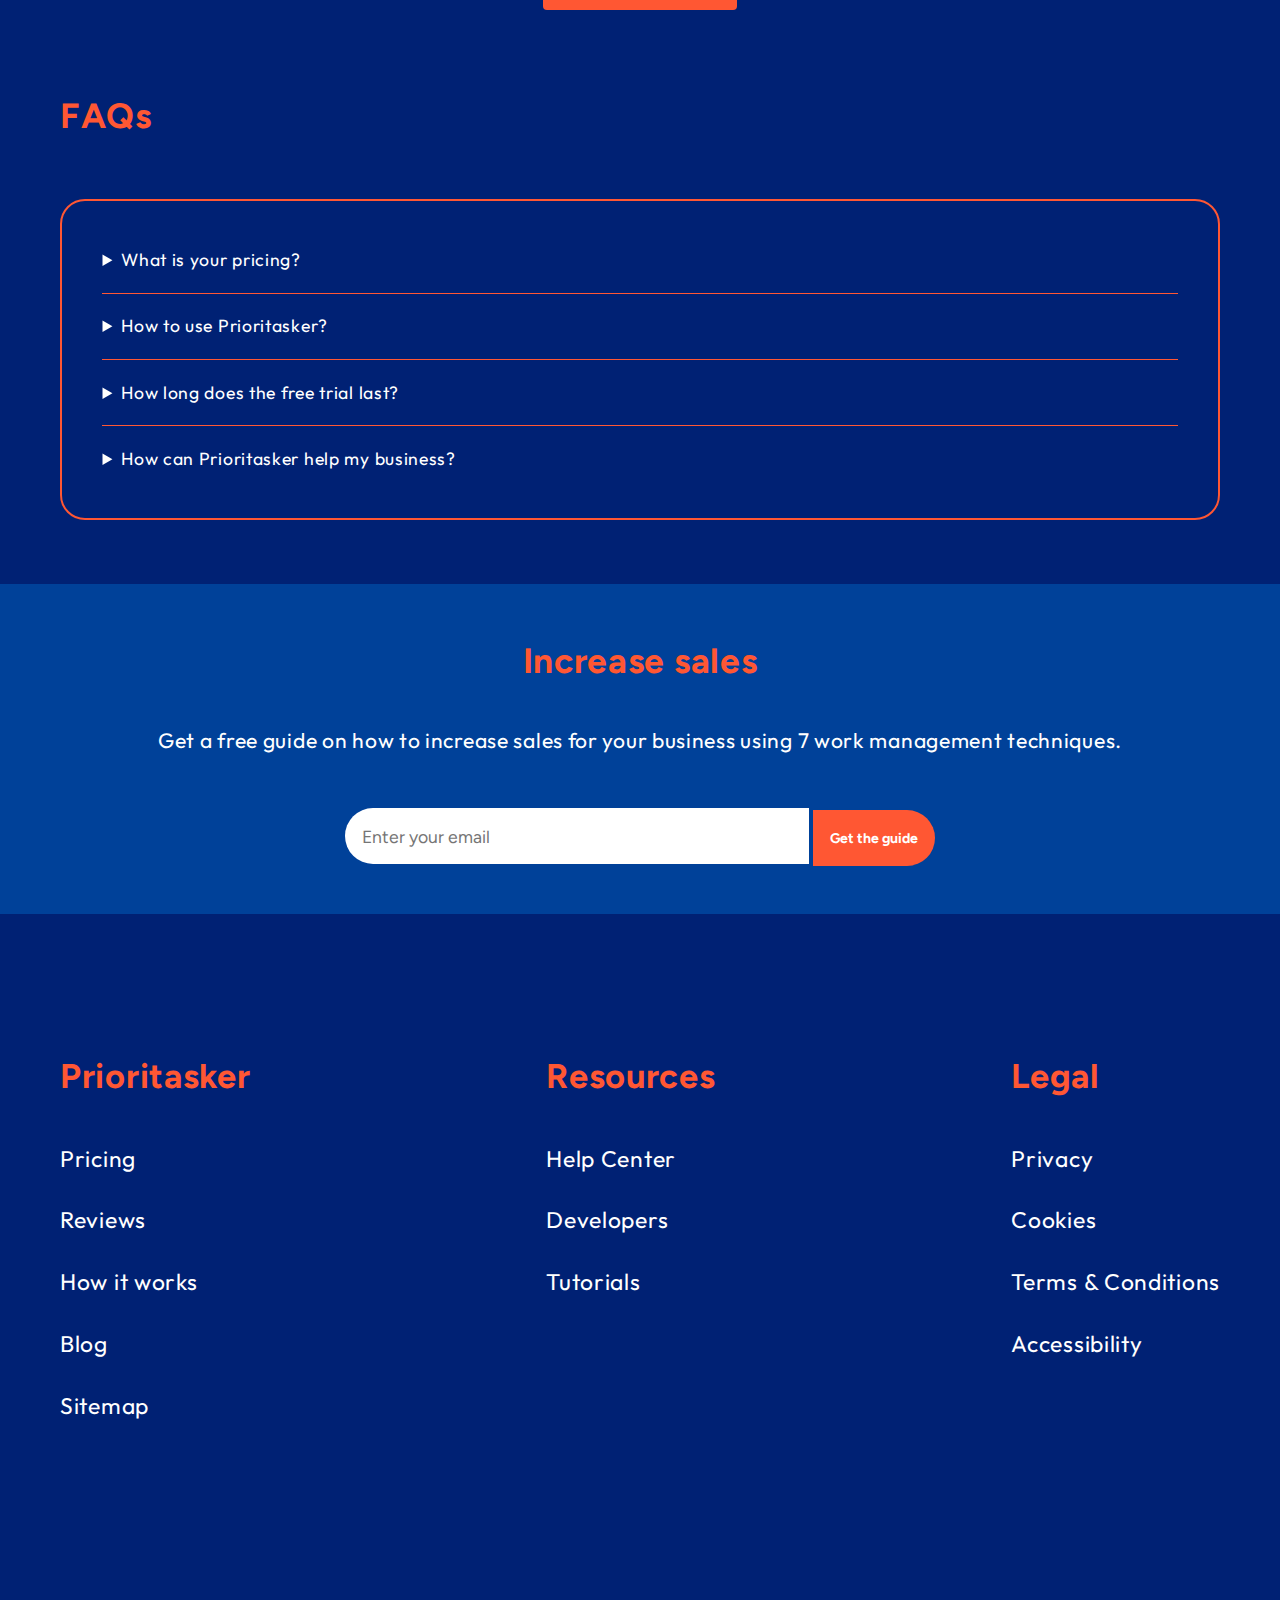
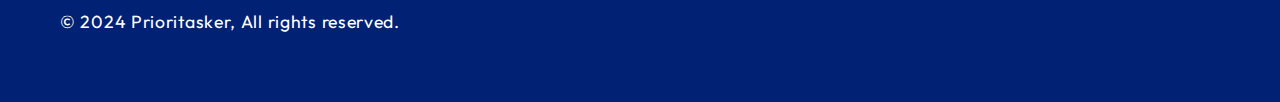
==== commit b2f0cf3a: "add correct file paths to the how it works screenshots" ====
--- a/index.html
+++ b/index.html
@@ -3,24 +3,23 @@
   <head>
     <meta charset="UTF-8" />
     <meta name="viewport" content="width=device-width, initial-scale=1.0" />
-    <script src="https://kit.fontawesome.com/db095d3dfc.js" crossorigin="anonymous"></script>
+    <link rel="stylesheet" href="https://cdnjs.cloudflare.com/ajax/libs/font-awesome/6.5.2/css/all.min.css" integrity="sha512-SnH5WK+bZxgPHs44uWIX+LLJAJ9/2PkPKZ5QiAj6Ta86w+fsb2TkcmfRyVX3pBnMFcV7oQPJkl9QevSCWr3W6A==" crossorigin="anonymous" referrerpolicy="no-referrer" />
     <link rel="stylesheet" href="styles/style.css" />
     <title>Prioritasker | Home</title>
   </head>
   <body id="body">
-    <!-- Add a skip to main content link for screen readers and keyboard users -->
     <a href="#main" class="skip-to-main-content">Skip to main content</a>
 
-    <!-- Display navbar -->
+    <!-- Navbar -->
     <nav id="navbar">
       <div class="container">
-        <!-- Display logo -->
+        <!-- logo -->
         <a id="logo" href="index.html#body" title="Prioritasker logo - back to homepage">
-          <img src="assets/img/img-logo.svg" alt="Prioritasker logo" />
+          <img src="assets/img/img-logo.svg" loading="lazy" alt="Prioritasker logo" class="logo"/>
         </a>
 
-        <!-- Display nav links -->
-        <ul id="nav-links" class="hidden">
+        <!-- nav links -->
+        <ul class="nav-links" class="hidden">
           <li class="nav-link"><a href="#features">Benefits</a></li>
           <li class="nav-link"><a href="#how-it-works">How it works</a></li>
           <li class="nav-link"><a href="#plans">Plans</a></li>
@@ -28,88 +27,67 @@
           <li class="nav-link"><a href="#faqs">FAQs</a></li>
         </ul>
 
-        <!-- Display free demo cta -->
-        <a href="https://sul-devs.github.io/prioritasker/pages/form.html" class="cta btn">Free Demo</a>
+        <!-- cta -->
+        <a href="/prioritasker/pages/form.html" class="cta btn">Free Demo</a>
       </div>
     </nav>
 
-    <!-- Show hero content -->
+    <!-- Hero -->
     <header id="hero" class="section-padding">
       <div class="container">
-        <!-- Add hero text -->
+        <!-- hero text -->
         <hgroup class="hero-content">
           <h1 class="hero-heading">Prioritise the tasks of your business.</h1>
           <p class="hero-text">Have a huge workload? Not meeting deadlines? Complete more work by prioritising the tasks with greatest ROI for your business.</p>
-          <!-- Add ctas -->
-            <a href="https://sul-devs.github.io/prioritasker/pages/form.html" class="get-started-btn btn">Try Prioritasker free</a>
-            <a href="#how-it-works" class="btn btn-outline how-it-works-btn">How it works</a>
-            <br><br>
-            <span class="no-signup-req">No signup required!</span>
+          <a class="get-started-btn btn" href="/prioritasker/pages/form.html">Try Prioritasker free</a>
+          <a href="#how-it-works" class="btn btn-outline how-it-works-btn">How it works</a>
+          <br><br>
+          <span class="no-signup-req">No signup required!</span>
         </hgroup>
-        <!-- Display hero image -->
-        <img class="hero-img" src="assets/img/img-hero.svg" alt="">
+        <!-- hero image -->
+        <img class="hero-img" src="assets/img/hero-img.svg" loading="lazy" alt="">
       </div>
     </header>
 
     <main id="main">
 
-      <!-- Create features section -->
+      <!-- Features -->
       <section id="features" class="section-padding">
         <div class="container">
-          <!-- Add a features section heading -->
           <h2 class="section-heading">What's in it for you?</h2>
-
-          <!-- Create a container that contains all the feature cards -->
           <ul class="feature-cards-wrapper">
-
-            <!-- Create wrapper for feature card -->
-            <li class="feature-card-wrapper">
-              <!-- Create the feature card -->
+            <!-- Feature -->
+            <li class="feature-card-wrapper border">
               <article class="feature-card">
-                <!-- Add feature icon -->
                 <i class="feature-icon fas fa-money-bill-trend-up"></i>
-                <!-- Add a title outlining the feature -->
                 <h3 class="feature-title">Grow your revenue</h3>
-                <!-- Add a short description of the feature -->
                 <p class="feature-description">By prioritising high ROI tasks you can increase sales.</p>
               </article>
             </li>
 
-            <!-- Create wrapper for feature card -->
-            <li class="feature-card-wrapper">
-              <!-- Create the feature card -->
+            <!-- Feature -->
+            <li class="feature-card-wrapper border">
               <article class="feature-card">
-                <!-- Add feature icon -->
                 <i class="feature-icon fas fa-bolt"></i>
-                <!-- Add a title outlining the feature -->
                 <h3 class="feature-title">Improve efficiency</h3>
-                <!-- Add a short description of the feature -->
                 <p class="feature-description">Get more important tasks done by prioritising your workload.</p>
               </article>
             </li>
 
-          <!-- Create wrapper for feature card -->
-          <li class="feature-card-wrapper">
-            <!-- Create the feature card -->
+          <!-- Feature -->
+          <li class="feature-card-wrapper border">
             <article class="feature-card">
-                <!-- Add feature icon -->
                 <i class="feature-icon fas fa-arrow-up-right-dots"></i>
-                <!-- Add a title outlining the feature -->
                 <h3 class="feature-title">Scale your business</h3>
-                <!-- Add a short description of the feature -->
                 <p class="feature-description">Get more results and opportunities to scale your business.</p>
             </article>
           </li>
 
-          <!-- Create wrapper for feature card -->
-          <li class="feature-card-wrapper">
-            <!-- Create the feature card -->
+          <!-- Feature -->
+          <li class="feature-card-wrapper border">
             <article class="feature-card">
-              <!-- Add feature icon -->
               <i class="feature-icon fas fa-ribbon"></i>
-              <!-- Add a title outlining the feature -->
               <h3 class="feature-title">Lead your market</h3>
-              <!-- Add a short description of the feature -->
               <p class="feature-description">Outperform the competition and lead your market.</p>
             </article>
           </li>
@@ -117,69 +95,54 @@
       </div>
     </section>
     
-    <!-- Create How it works section -->
+    <!-- How it works -->
     <section id="how-it-works" class="section-padding">
       <div class="container">
-        <!-- Create a header summarising the use cases of the application -->
         <header>
           <h2 class="section-heading">How it works</h2>
-          <p class="how-it-works-summary">Prioritasker tells you how to prioritise your workload distinguishing the highly important tasks from the less important ones. See how to use the application below.</p>
-        </header>
-
-        <!-- Outline the user flow of the application -->
-        <ul class="steps">
-
-          <!-- Outline the first user story -->
-          <li class="step">
-            <!-- Explain the action user needs to take -->
-            <p class="how-it-works-directions">1. Enter a task.</p>
-            <!-- Add a screenshot illustrating the action the user needs to take -->
-            <img class="how-it-works-screenshot" src="assets/img/img-how-it-works-1.png" alt="screenshot of a task being added in Prioritasker">
-          </li>
+          <p class="description">Prioritasker tells you how to prioritise your workload distinguishing the highly important tasks from the less important ones. See how to use the application below &nbsp; <i class="fas fa-arrow-down"></i></p>
+        </header>  
           
-          <!-- Outline second user story -->
-          <li class="step">
-            <!-- Explain the action user needs to take -->
-            <p class="how-it-works-directions">2. Answer 2 questions.</p>
-            <!-- Add a screenshot illustrating the action the user needs to take -->
-            <img class="how-it-works-screenshot" src="assets/img/img-how-it-works-1.png" alt="screenshot of a questionairre being submitted in Prioritasker">
-          </li>
+          <ul class="steps">
+            
+            <!-- Step 1 -->
+            <li class="step border">
+              <img src="assets/img/img-demo-1.jpg" loading="lazy" alt="Demo of a task being added in Prioritasker">
+              <h3 class="how-it-works-directions">1. Enter a task.</h3>
+            </li>
+            
+            <!-- Step 2 -->
+            <li class="step border">
+              <img src="assets/img/img-demo-22.png" loading="lazy" alt="Demo of the task questionairre screen in Prioritasker">
+              <h3 class="how-it-works-directions">2. Answer 2 questions.</h3>
+            </li>
+
+            <!-- Step 3 -->
+            <li class="step border">
+              <img src="assets/img/img-demo-2.png" loading="lazy" alt="Demo of the task confirmation screen in Prioritasker">
+              <h3 class="how-it-works-directions">2. Review tasks or add another task.</h3>
+            </li>
           
-          <!-- Outline third user story -->
-          <li class="step">
-            <!-- Explain the action user needs to take -->
-            <p class="how-it-works-directions">3. Review your task list.</p>
-            <!-- Add a screenshot illustrating the action the user needs to take -->
-            <img class="how-it-works-screenshot" src="assets/img/img-how-it-works-1.png" alt="screenshot of the review tasks page in Prioritasker">
-          </li>
-          
-          <!-- Outline fourth user story -->
-          <li class="step">
-            <!-- Explain the action user needs to take -->
-            <p class="how-it-works-directions">4. Accomplish tasks.</p>
-            <!-- Add a screenshot illustrating the action the user needs to take -->
-            <img class="how-it-works-screenshot" src="assets/img/img-how-it-works-1.png" alt="screenshot of a task being added in Prioritasker">
+          <!-- Step 4 -->
+          <li class="step border">
+            <img src="assets/img/img-demo-3.png" loading="lazy" alt="somebody accomplishing their tasks">
+            <h3 class="how-it-works-directions">4. Complete your tasks.</h3>
           </li>
         </ul>
       </div>
     </section>
     
-    <!-- Create the plans section -->
+    <!-- Plans -->
     <section id="plans" class="section-padding">
       <div class="container">
-        <!-- Add a section heading -->
         <h2 class="section-heading">Our Plans</h2>
 
-        <!-- Create a container that contains all the available plans -->
         <ul class="plans-wrapper">
 
-          <!-- Create a plan card wrapper -->
-          <li class="plan-card-wrapper">
-            <!-- Create plan card -->
+          <!-- Exclusive plan -->
+          <li class="plan-card-wrapper border">
             <article class="plan-card">
-              <!-- Write plan title -->
               <h3 class="plan-title">Exclusive plan</h3>
-              <!-- List plan benefits -->
               <ul class="plan-benefits">
                 <li class="plan-benefit">Unlimited users</li>
                 <li class="plan-benefit">Unlimited tasks</li>
@@ -187,18 +150,14 @@
                 <li class="plan-benefit">10GB storage space/user</li>
                 <li class="plan-benefit">24/7 support</li>
               </ul>
-              <!-- Create plan cta button -->
-              <a href="#" class="plan-cta-btn btn">Choose this plan</a>
-            </article>
-          </li>
-
-          <!-- Create a plan card wrapper -->
-          <li class="plan-card-wrapper">
-            <!-- Create a plan card -->
+              <a href="#" class="plan-cta-btn btn">Choose exclusive plan</a>
+            </article>
+          </li>
+
+          <!-- Premium plan -->
+          <li class="plan-card-wrapper border">
             <article class="plan-card">
-              <!-- Write plan title -->
               <h3 class="plan-title">Premium plan</h3>
-              <!-- List plan benefits -->
               <ul class="plan-benefits">
                 <li class="plan-benefit">Unlimited users</li>
                 <li class="plan-benefit">Unlimited tasks</li>
@@ -206,18 +165,14 @@
                 <li class="plan-benefit">10GB storage space/user</li>
                 <li class="plan-benefit">24/7 support</li>
               </ul>
-              <!-- Create plan cta button -->
-              <a href="#" class="plan-cta-btn btn">Choose this plan</a>
+              <a href="#" class="plan-cta-btn btn">Choose premium plan</a>
             </article>
           </li>
           
-          <!-- Create a plan card wrapper -->
-          <li class="plan-card-wrapper">
-            <!-- Create a plan card -->
+          <!-- Starter plan -->
+          <li class="plan-card-wrapper border">
             <article class="plan-card">
-              <!-- Write plan title -->
               <h3 class="plan-title">Starter plan</h3>
-              <!-- List plan benefits -->
               <ul class="plan-benefits">
                 <li class="plan-benefit">Unlimited users</li>
                 <li class="plan-benefit">Unlimited tasks</li>
@@ -225,75 +180,56 @@
                 <li class="plan-benefit">10GB storage space/user</li>
                 <li class="plan-benefit">24/7 support</li>
               </ul>
-              <!-- Create plan cta button -->
-              <a href="#" class="plan-cta-btn btn">Choose this plan</a>
-            </article>
-          </li>
-
+              <a href="#" class="plan-cta-btn btn">Choose starter plan</a>
+            </article>
+          </li>
         </ul>
       </div>
     </section>
 
-       <!-- Create Testimonials section -->
+       <!-- Testimonials -->
        <section id="testimonials" class="section-padding">
         <div class="container">
-          <!-- Add a section heading -->
           <h2 class="testimonials-heading section-heading">Testimonials</h2>
 
-          <!-- Create a container for all testimonials -->
           <ul class="testimonials">
 
-            <!-- Create a wrapper for each testimonial -->
-            <li class="testimonial-wrapper">
-              <!-- Create testimonial -->
-              <article class="testimonial">
-                <!-- Add a quote icon -->
-                <i class="testimonial-icon fas fa-quote-left"></i>
-                <!-- Add the testimonial words -->
+            <!-- testimonial -->
+            <li class="testimonial-wrapper border">
+              <article class="testimonial">
+                <i class="testimonial-icon fas fa-quote-left"></i>
                 <p class="testimonial-words">Would highly recommend</p>
               </article>
             </li>
             
-            <!-- Create a wrapper for each testimonial -->
-            <li class="testimonial-wrapper">
-              <!-- Create testimonial -->
-              <article class="testimonial">
-                <!-- Add a quote icon -->
-                <i class="testimonial-icon fas fa-quote-left"></i>
-                <!-- Add the testimonial words -->
+            <!-- testimonial -->
+            <li class="testimonial-wrapper border">
+              <article class="testimonial">
+                <i class="testimonial-icon fas fa-quote-left"></i>
                 <p class="testimonial-words">Great</p>
               </article>
             </li>
 
-            <!-- Create a wrapper for each testimonial -->
-            <li class="testimonial-wrapper">
-              <!-- Create testimonial -->
-              <article class="testimonial">
-                <!-- Add a quote icon -->
-                <i class="testimonial-icon fas fa-quote-left"></i>
-                <!-- Add the testimonial words -->
+            <!-- testimonial -->
+            <li class="testimonial-wrapper border">
+              <article class="testimonial">
+                <i class="testimonial-icon fas fa-quote-left"></i>
                 <p class="testimonial-words">Would highly recommend</p>
               </article>
             </li>
             
-            <!-- Create a wrapper for each testimonial -->
-            <li class="testimonial-wrapper">
-              <!-- Create testimonial -->
-              <article class="testimonial">
-                <!-- Add a quote icon -->
-                <i class="testimonial-icon fas fa-quote-left"></i>
-                <!-- Add the testimonial words -->
+            <!-- testimonial -->
+            <li class="testimonial-wrapper border">
+              <article class="testimonial">
+                <i class="testimonial-icon fas fa-quote-left"></i>
                 <p class="testimonial-words">Great</p>
               </article>
             </li>
             
-            <!-- Create a wrapper for each testimonial -->
-            <li class="testimonial-wrapper">
-              <!-- Create testimonial -->
-              <article class="testimonial">
-                <!-- Add a quote icon -->
-                <i class="testimonial-icon fas fa-quote-left"></i>
-                <!-- Add the testimonial words -->
+            <!-- testimonial -->
+            <li class="testimonial-wrapper border">
+              <article class="testimonial">
+                <i class="testimonial-icon fas fa-quote-left"></i>
                 <p class="testimonial-words">Great</p>
               </article>
             </li>
@@ -301,43 +237,41 @@
         </div>
       </section>
 
-    <!-- Create a cta section -->
+    <!-- Final CTA -->
     <section id="cta" class="section-padding">
       <div class="container">
-        <!-- Create an in-the-background image -->
         <img class="light-bulb" src="assets/img/img-bulb.svg">
-          <!-- Add section heading -->
           <h2 class="cta-heading">Get more work done</h2>
-          <!-- Add cta text to be displayed above bulb image -->
-        <p class="cta-description">Join Prioritasker today to strategically tackle your workload for greater efficiency</p>
-        <!-- Add cta button -->
-        <a href="https://sul-devs.github.io/prioritasker/pages/form.html" class="btn">Get Started Now!</a>
+        <p class="cta-description">Join Prioritasker today to strategically tackle your workload for greater efficiency.</p>
+        <a href="/prioritasker/pages/form.html" class="btn">Get Started Now!</a>
     </section>
     
-    <!-- Create faqs section -->
+    <!-- FAQs -->
     <section id="faqs" class="section-padding">
       <div class="container">
-        <!-- Add section heading -->
         <h2 class="section-heading">FAQs</h2>
 
-        <!-- Create faq field -->
-        <details class="faq-field">
-          <!-- Add the question -->
-          <summary class="faq-question">What is your pricing?</summary>
-          <!-- Add the answer -->
-          <ul>
-            <li><p>Exclusive Plan - £29.99/month</p></li>
-            <li><p>Premium Plan - £19.99/month</p></li>
-            <li><p>Starter Plan - Free for 14 days</p></li>
-          </ul>
-        </details>
-        
-        <!-- Create faq field -->
-        <details class="faq-field">
-          <!-- Add the question -->
+        <article class="faqs-wrapper border">
+          <!-- faq field -->
+          <details class="faq-field">
+            <!-- question -->
+            <summary class="faq-question">What is your pricing?</summary>
+            <!-- answer -->
+            <div class="faq-answer">
+              <ul>
+                <li><p>Exclusive Plan - £29.99/month</p></li>
+                <li><p>Premium Plan - £19.99/month</p></li>
+                <li><p>Starter Plan - Free for 14 days</p></li>
+              </ul>
+            </div>
+          </details>
+          
+          <!-- faq field -->
+          <details class="faq-field">
+          <!-- question -->
           <summary class="faq-question">How to use Prioritasker?</summary>
-          <!-- Add the answer -->
-          <article class="faq-answer">
+          <!-- answer -->
+          <div class="faq-answer">
             <ul>
               <li><p>1. Create an account</p></li>
               <li><p>2. Add tasks</p></li>
@@ -345,60 +279,53 @@
               <li><p>4. Review your tasks. Your tasks will be organised by priority i.e. Do Now (highest priority) all the way to Delete (lowest priority)</p></li>
               <li><p>5. Complete the tasks of highest priority first i.e. 'Do Now' tasks</p></li>
             </ul>
-          </article>
+          </div>
         </details>
         
-        <!-- Create faq field -->
+        <!-- faq field -->
         <details class="faq-field">
-          <!-- Add the question -->
+          <!-- question -->
           <summary class="faq-question">How long does the free trial last?</summary>
-          <!-- Add the answer -->
-          <article class="faq-answer">
+          <!-- answer -->
+          <div class="faq-answer">
             <p>14 days</p>
-          </article>
+          </div>
         </details>
         
-        <!-- Create faq field -->
+        <!-- faq field -->
         <details class="faq-field">
-          <!-- Add the question -->
+          <!-- question -->
           <summary class="faq-question">How can Prioritasker help my business?</summary>
-          <!-- Add the answer -->
-          <article class="faq-answer">
+          <!-- answer -->
+          <div class="faq-answer">
             <p>It can help you prioritise your workload so you can focus on achieving the tasks with greatest ROI for your business first. As opposed to working on low importance tasks which can be delegated or even deleted all together.</p>
-          </article>
+          </div>
         </details>
-
+      </article>
       </div>
     </section>
 
   </main>
     
+  <!-- newsletter opt-in -->
+  <article id="newsletter" class="section-padding">
+    <div class="container">
+      <h2 class="newsletter-heading">Increase sales</h2>
+      <p class="newsletter-description">Get a free guide on how to increase sales for your business using 7 work management techniques.</p>
+      <form class="optin">
+        <input class="email-input" type="email" name="email" placeholder="Enter your email" id="email">
+        <input class="get-the-guide-btn btn" type="submit" value="Get the guide">
+      </form>
+    </div>
+  </article>
+
     <!-- Footer -->
     <footer id="footer" class="section-padding">
-
-      <!-- Create opt-in for newsletter at the top of the footer -->
-      <article class="newsletter section-padding">
-        <div class="container">
-          <!-- Create optin text -->
-          <h4 class="newsletter-heading">Increase sales</h4>
-          <p class="newsletter-description">Get a free guide on how to increase sales for your business using 7 work management techniques.</p>
-          <!-- Create an email form cta -->
-          <form class="optin">
-            <input class="email-input" type="email" name="email" placeholder="Enter your email" id="email">
-            <input class="get-the-guide-btn btn" type="submit" value="Get the guide">
-          </form>
-        </div>
-      </div>
-    </article>
-
-      <!-- Create footer links -->
+      <!-- footer group -->
       <section class="footer-link-groups section-padding">
         <div class="container">
-          <!-- Create a group for 'Prioritaker' group of links -->
           <article class="prioritasker-links-group">
-            <!-- Add a title for this group of links -->
             <h4 class="group-of-links-title">Prioritasker</h4>
-            <!-- Add links for 'Prioritasker' group -->
             <ul class="group-of-links">
               <li class="footer-link"><a href="#">Pricing</a></li>
               <li class="footer-link"><a href="#">Reviews</a></li>
@@ -408,11 +335,9 @@
             </ul>
           </article>
 
-          <!-- Create a group for 'Resources' group of links -->
+          <!-- footer group -->
           <article class="resources-links-group">
-            <!-- Add a title for this group of links -->
             <h4 class="group-of-links-title">Resources</h4>
-            <!-- Add links for 'Prioritasker' group of links -->
             <ul class="group-of-links">
               <li class="footer-link"><a href="#">Help Center</a></li>
               <li class="footer-link"><a href="#">Developers</a></li>
@@ -420,11 +345,9 @@
             </ul>
           </article>
 
-          <!-- Create a group for 'Legal' group of links -->
+          <!-- footer group -->
           <article class="legal-links-group">
-            <!-- Add a title for this group of links -->
             <h4 class="group-of-links-title">Legal</h4>
-            <!-- Add links for 'Prioritasker' group of links -->
             <ul class="group-of-links">
               <li class="footer-link"><a href="#">Privacy</a></li>
               <li class="footer-link"><a href="#">Cookies</a></li>
@@ -435,7 +358,7 @@
         </div>
       </section>
       
-      <!-- Add a section for links to socials -->
+      <!-- socials -->
       <div class="socials">
         <div class="container">
           <a href="#"><i class="fab fa-youtube"></i></a>
@@ -445,10 +368,9 @@
         </div>
       </div>
 
-      <!-- Add copyright message -->
+      <!-- copyright message -->
       <p class="copyright container">
           &copy; 2024 Prioritasker, All rights reserved.</p>
-      </div>
     </footer>
   </body>
 </html>
--- a/styles/style.css
+++ b/styles/style.css
@@ -1,415 +1,408 @@
-/* Import fonts link */
+/* Fonts */
 @import url("https://fonts.googleapis.com/css2?family=Figtree:ital@0;1&family=Outfit&display=swap");
 
+/* Variables */
 :root {
-  /* Create variables to access your colours in colour palette */
-  --dominant-blue: #002976;
-  --secondary-green: #00764d;
-  --accent-red: #761301;
-  --green-tint-1: #499d80;
-  --green-tint-2: #bddcd1;
-  --green-tint-3: #e3fbf0;
-  --blue-tint-1: #a4cce6;
-  --blue-tint-2: #335491;
-  --red-tint-1: #ffe0da;
-
-  /* Create font sizes variables for consistency */
+  --blue: #002174;
+  --orange: #ff5733;
+  --orange-tint: #ffdeb3;
+  --orange-tint-1: #ff5733;
+  --blue-btn-text: #063c93;
+  --blue-tint: #338aff;
+  --blue-shade: #004199;
   --fs-lg: 2.5rem;
   --fs-md: 1.2rem;
 }
 
-/*----------------------------Resets------------------------- */
-/* Remove default browser styling */
+/* Resets */
 * {
   margin: 0;
   padding: 0;
   box-sizing: border-box;
 }
 
-/* Remove bullet points from lists */
 ul,
 li {
   list-style: none;
 }
 
-/* Remove underline from links */
 a {
   text-decoration: none;
 }
-/* button {} */
+
 .white {
   background-color: #fff;
 }
 
-/*--------------------------Base styles--------------------*/
-/* Add smooth scrolling to site */
-html {
-  scroll-behavior: smooth;
-}
-
-/* Set the base colors and font */
-body {
-  background: var(--dominant-blue);
-  color: var(--secondary-green);
-  font-family: "Outfit", sans-serif;
-  font-size: var(--fs-md);
-}
-
-/* Add typography styles */
-h1,
-h2 {
-  font-family: "Figtree", sans-serif;
-  color: var(--green-tint-1);
-}
-h2 {
-  color: var(--green-tint-3);
-  font-size: 1.5rem;
-}
-p {
-  color: var(--green-tint-2);
-}
-
-/* Make images responsive */
-img {
-  max-width: 100%;
-}
-
-/* Style links */
-a {
-  color: #fff;
-  font-family: "Outfit", sans-serif;
-  cursor: pointer;
-}
-
-/*--------------------------Utilities---------------------*/
-/* Create a container to restrict content/center it */
+/* Utilities */
 .container {
   max-width: 1200px;
   margin-inline: auto;
   padding: 0.75rem 1.25rem;
 }
 
-/* Create a primary button's styles */
 .btn {
   display: inline-block;
-  padding: 0.7rem;
-  background-color: var(--accent-red);
+  padding: 0.8em 1.2em;
+  background-color: var(--orange-tint-1);
+  color: var(--blue);
   cursor: pointer;
   transition: transform 100ms ease-in;
   border-radius: 4px;
-  border: none;
-  color: #fff;
-}
-
-/* Add a transition effect to the button */
+  font-weight: bold;
+}
+
+.btn.btn-outline {
+  background: none;
+  font-weight: 400;
+  border: 1px solid #fff;
+  color: #fff;
+}
+
 .btn:hover {
   transform: scale(1.1);
 }
 
-/* Create a secondary button's styles */
-.btn.btn-outline {
-  border: 2px solid var(--accent-red);
-  background: none;
-  color: var(--accent-red);
-}
-
-/* Hide an element in the DOM */
 .hidden {
   display: none;
 }
 
-/* Add space beneath each section heading */
 .section-heading {
   padding-bottom: 1.5em;
   font-size: 2em;
 }
 
-/* Add vertical spacing in each section */
 .section-padding {
   padding-block: 3em;
 }
 
-/* --------------------------Navbar------------------------- */
-/* Make navbar stay at top of screen while scrolling */
-#navbar {
-  position: sticky;
-  top: 0;
-  background-color: var(--dominant-blue);
-}
-
-/* Layout and align the navbar */
+.border {
+  border-radius: 25px;
+  border: 2px solid var(--orange);
+}
+
+/* Base styles */
+html {
+  scroll-behavior: smooth;
+}
+
+body {
+  background: var(--blue);
+  font-family: "Outfit", sans-serif;
+  font-size: 1.1em;
+  color: #fff;
+  line-height: 1.7;
+  letter-spacing: 0.04em;
+}
+
+h1,
+h2,
+h3,
+h4 {
+  font-family: "Figtree", sans-serif;
+  color: var(--orange);
+}
+
+h3,
+h4 {
+  color: var(--orange-tint-1);
+}
+
+h2 {
+  font-size: 1.5rem;
+}
+
+img {
+  max-width: 100%;
+}
+
+a {
+  color: #fff;
+  font-family: "Outfit", sans-serif;
+  cursor: pointer;
+}
+
+details {
+  border-bottom: 1px solid var(--orange);
+}
+
+summary {
+  cursor: pointer;
+}
+
+summary:hover {
+  opacity: 0.9;
+}
+
+details:focus,
+summary:focus {
+  outline: none;
+}
+
+/* --------------------- Navbar ---------------------- */
 #navbar .container {
   display: flex;
   justify-content: space-between;
   align-items: center;
 }
 
-/* Set logo size */
-#navbar #logo img {
-  width: 140px;
-}
-
-/* Add transition effect on navbar links */
-#nav-links li {
+#navbar .logo {
+  width: 180px;
+}
+
+#navbar .nav-links {
+  display: none;
+}
+
+#navbar li {
   transition: transform 100ms ease-out;
-}
-#navbar #nav-links li:hover {
+  padding-inline: 1em;
+}
+
+#navbar li:hover {
   transform: translateY(-0.2rem);
 }
 
-/* Add spacing between each link */
-.nav-link {
-  padding-inline: 1em;
-}
-
-/*--------------------------Hero----------------------*/
-/* Create a responsive 2 column hero layout */
+/*----------------------- Hero ----------------------*/
 #hero .container {
   display: flex;
   flex-wrap: wrap;
   gap: 2rem;
   align-items: center;
 }
+
 #hero .container > * {
   flex: 1;
 }
 
-/* Set font size of hero heading */
-.hero-heading {
+#hero .hero-heading {
   font-size: 2.5em;
-}
-
-/* Set the font size of hero text */
+  text-shadow: 5px 5px 190px var(--orange);
+}
+
 #hero hgroup p {
   font-size: 1.2em;
   padding-block: 1.3em;
 }
 
-/* Add a border to cta button */
-.get-started-btn {
-  border: 2px solid var(--accent-red);
+#hero .get-started-btn {
+  border: 3px solid var(--accent-red);
   margin-right: 1em;
-}
-
-/* Change cta text color to white */
-#hero .how-it-works-btn {
-  color: var(--red-tint-1);
-  border: 2px solid var(--red-tint-1);
-  margin-top: 0.5em;
-}
-
-/*--------------------------Features--------------------- */
-/* Create responsive grid layout */
+  margin-bottom: 1em;
+}
+
+#hero .no-signup-req {
+  margin-top: 0;
+  font-size: 0.92em;
+  color: #fff;
+}
+
+/*------------------- Features ----------------- */
 .feature-cards-wrapper {
   display: grid;
   grid-template-columns: repeat(auto-fit, minmax(min(100%, 230px), 1fr));
   grid-gap: 1em;
 }
 
-/* Style each feature cards */
 #features .feature-card-wrapper {
-  background-color: var(--green-tint-2);
   padding: 2em;
-  border-radius: 25px;
   margin-bottom: 2em;
 }
+
 .feature-title {
-  font-size: 1.7rem;
+  font-size: 1.5em;
   margin: 1rem 0;
 }
-.feature-description {
-  color: var(--green-tint-3);
-}
+
 .feature-icon {
-  background-color: var(--accent-red);
-  color: var(--green-tint-2);
   padding: 0.75rem;
   border-radius: 50%;
-}
-
-/*------------------------How it works---------------------*/
-/* Add spacing and change bg colour to lighter blue */
-#how-it-works {
-  background-color: var(--green-tint-1);
-}
-
-/* Add spacing to the summary text of how the application works */
-.how-it-works-summary {
+  font-size: 1.1em;
+  color: var(--orange);
+}
+
+.feature-description {
+  font-size: 1em;
+  font-weight: 300;
+}
+
+/*--------------- How it works ---------------*/
+#how-it-works .section-heading {
+  padding-bottom: 1em;
+}
+
+#how-it-works .description {
   font-size: 1.2em;
-  margin-bottom: 2.2em;
-}
-
-/* Layout cards to be responsive */
+  margin-bottom: 2em;
+}
+
+#how-it-works i {
+  color: var(--orange);
+}
+
 #how-it-works .steps {
-  display: flex;
-  flex-wrap: wrap;
+  display: grid;
+  grid-template-columns: repeat(auto-fit, minmax(min(100%, 230px), 1fr));
   gap: 1em;
 }
+
 #how-it-works .step {
   margin-bottom: 1rem;
-  flex: 1 14em;
-  background-color: var(--green-tint-3);
   padding: 1.2em;
-  border-radius: 30px;
-  height: fit-content;
-}
-
-/* Add spacing between the directions and the image in each card*/
-.how-it-works-directions {
+  font-weight: 400;
+}
+
+#how-it-works img {
+  border-radius: 10px;
+  height: 150px;
+  width: 100%;
+  object-fit: cover;
+}
+
+#how-it-works h3 {
+  font-size: 1.1em;
+  color: #fff;
+  font-weight: 400;
+}
+
+#how-it-works img {
   margin-bottom: 1em;
-  color: var(--green-tint-1);
-}
-
-/*--------------------------Plans-----------------------*/
-/* Make plans wrapper responsive */
-.plans-wrapper {
+}
+
+/*---------------- Plans ----------------*/
+#plans .plans-wrapper {
   display: flex;
   flex-wrap: wrap;
   gap: 2em;
 }
 
-/* Style each plan card */
-.plan-card-wrapper {
+#plans .plan-card-wrapper {
   background: var(--blue-tint-1);
   color: var(--blue-tint-2);
   padding: 2em;
-  border-radius: 20px;
   flex: 1 250px;
-}
-
-/* Add spacing between elements in card */
+  display: flex;
+  justify-content: center;
+  align-items: center;
+}
+
+#plans h3 {
+  font-size: 1.5em;
+}
+
 .plan-benefits {
   margin-block: 1em;
   color: #fff;
   margin-left: 1em;
 }
 
-/* Add spacing between each benefit in the list */
 .plan-benefit {
   margin-block: 0.5em;
   list-style: circle;
 }
 
-/* Change cta button background to blue */
-.plan-cta-btn {
-  background-color: var(--blue-tint-2);
-}
-
-/*-------------------------Testimonial----------------------*/
-/* Add background colour to section */
-#testimonials {
-  background-color: var(--green-tint-3);
-}
-
-/* Change colour of the testimonials heading */
-.testimonials-heading {
-  color: var(--secondary-green);
-}
-
-/* Make testimonials display inline and scrollable */
+/*------------ Testimonials ------------*/
 #testimonials .testimonials {
   display: flex;
-  gap: 1rem;
+  gap: 1em;
   overflow-x: scroll;
   overflow-y: hidden;
 }
 
-/* Style quotation mark */
 #testimonials .fa-quote-left {
-  font-size: 3rem;
+  font-size: 2em;
   margin-bottom: 1rem;
-}
-
-/* Style each testimonial */
+  color: var(--orange-tint-1);
+}
+
 #testimonials li {
   padding: 2em;
   min-width: 260px;
-  border-right: 1px solid var(--green-tint-2);
-}
-
-/* Change colour of testimonial text */
+}
+
 .testimonial-words {
   color: var(--green-tint-1);
 }
 
-/* Remove right border from last testimonial */
-#testimonials li:last-child {
-  border: none;
-}
-
-/* Add space between testimonials and scrollbar */
 #testimonials .testimonials {
   padding-bottom: 2rem;
 }
 
-/* Scrollbar styles */
 #testimonials .testimonials::-webkit-scrollbar {
   width: 1px;
 }
+
 #testimonials .testimonials::-webkit-scrollbar-track {
   background: var(--green-tint-2);
   border-radius: 20px;
 }
+
 #testimonials .testimonials::-webkit-scrollbar-thumb {
   background-color: var(--green-tint-1);
   border-radius: 20px;
 }
 
-/*--------------------------CTA--------------------------*/
+/*-------------- CTA --------------*/
 #cta {
   text-align: center;
-  background-color: var(--blue-tint-2);
-}
+  padding-block: 0;
+}
+
+#cta h2 {
+  font-size: 2em;
+}
+
 .light-bulb {
   opacity: 0.2;
   max-width: 300px;
   margin-bottom: 1em;
 }
+
 .cta-description {
   padding-block: 1.5em;
-}
-
-/*--------------------------FAQs----------------------------*/
-#faqs details:not(:nth-of-type(4)) {
-  width: 100%;
-  border-bottom: 1px solid var(--green-tint-3);
+  font-size: 1.2em;
+}
+
+/*---------------- FAQs ---------------*/
+#faqs .faqs-wrapper {
+  padding: 1.5em 2.3em;
+}
+
+#faqs .faqs-wrapper > *:last-child {
+  border: 0;
 }
 
 #faqs details {
-  padding: 1rem;
-}
-
-#faqs details:focus {
-  outline: none;
-}
-
-#faqs summary {
-  padding: 1rem;
-  padding-left: 0;
-  color: var(--green-tint-3);
-}
-
-/*--------------------------Footer------------------------*/
-/* Style the newsletter optin */
-.newsletter {
-  background-color: var(--green-tint-2);
+  padding-block: 1em;
+}
+
+#faqs .faq-answer {
+  margin-top: 1em;
+  margin-left: 1em;
+}
+
+/*----------------- Newsletter ----------------*/
+#newsletter {
+  background-color: var(--blue-shade);
+  padding-block: 2em;
+}
+#newsletter .newsletter-heading {
+  font-size: 2em;
   text-align: center;
 }
 
-/* Increase heading font size */
-.newsletter-heading {
-  font-size: 2em;
-}
-
-/* Add space between elements */
-.newsletter-description {
+#newsletter .newsletter-description {
   color: var(--green-tint-1);
   font-size: 1.2em;
   margin-block: 1.5em;
-}
-
-/* Style email optin button */
-.get-the-guide-btn {
+  text-align: center;
+}
+
+#newsletter .optin {
+  text-align: center;
+}
+
+#newsletter .get-the-guide-btn {
   color: #fff;
   font-family: "Figtree", sans-serif;
   border: none;
@@ -421,8 +414,7 @@
   border-bottom-left-radius: 0;
 }
 
-/* Style the email input field */
-.email-input {
+#newsletter .email-input {
   margin-top: 1em;
   border: none;
   width: 40%;
@@ -433,48 +425,57 @@
   font-family: "Figtree", sans-serif;
 }
 
-/* Remove focus styles */
-.optin input:focus {
+#newsletter .optin input:focus {
   outline: none;
 }
 
-/* Increase the font size of the links in the footer */
-.footer-link-groups {
+/*--------------- Footer -------------*/
+#footer .footer-link-groups {
   font-size: 1.3em;
 }
 
-/* Create a responsive layout for each group of links in the footer */
-.footer-link-groups .container {
+#footer .footer-link-groups .container {
   display: flex;
   justify-content: space-between;
   flex-wrap: wrap;
 }
 
-/* Add space after each title for each group of links in the footer and increase the font size*/
 .group-of-links-title {
   margin-bottom: 1em;
   font-size: 1.5em;
 }
 
-/* Add space beneath each footer link */
 .footer-link {
   margin-bottom: 1em;
 }
 
-/*------------------------Media queries---------------------*/
-@media screen and (min-width: 52em) {
-  #nav-links {
+#footer .socials a {
+  font-size: 1.4em;
+  margin-right: 1em;
+  color: var(--orange);
+}
+
+#footer .socials a:hover {
+  opacity: 0.9;
+}
+
+/*------------- Media queries -----------*/
+@media screen and (min-width: 56em) {
+  #navbar .nav-links {
     display: flex;
   }
+
   #hero .container {
     flex-direction: row;
     justify-content: space-between;
   }
+
   #hero .hero-container {
     flex-direction: row;
     align-items: center;
   }
-  .hero-img {
+
+  #hero .hero-img {
     max-width: 47%;
   }
 }
